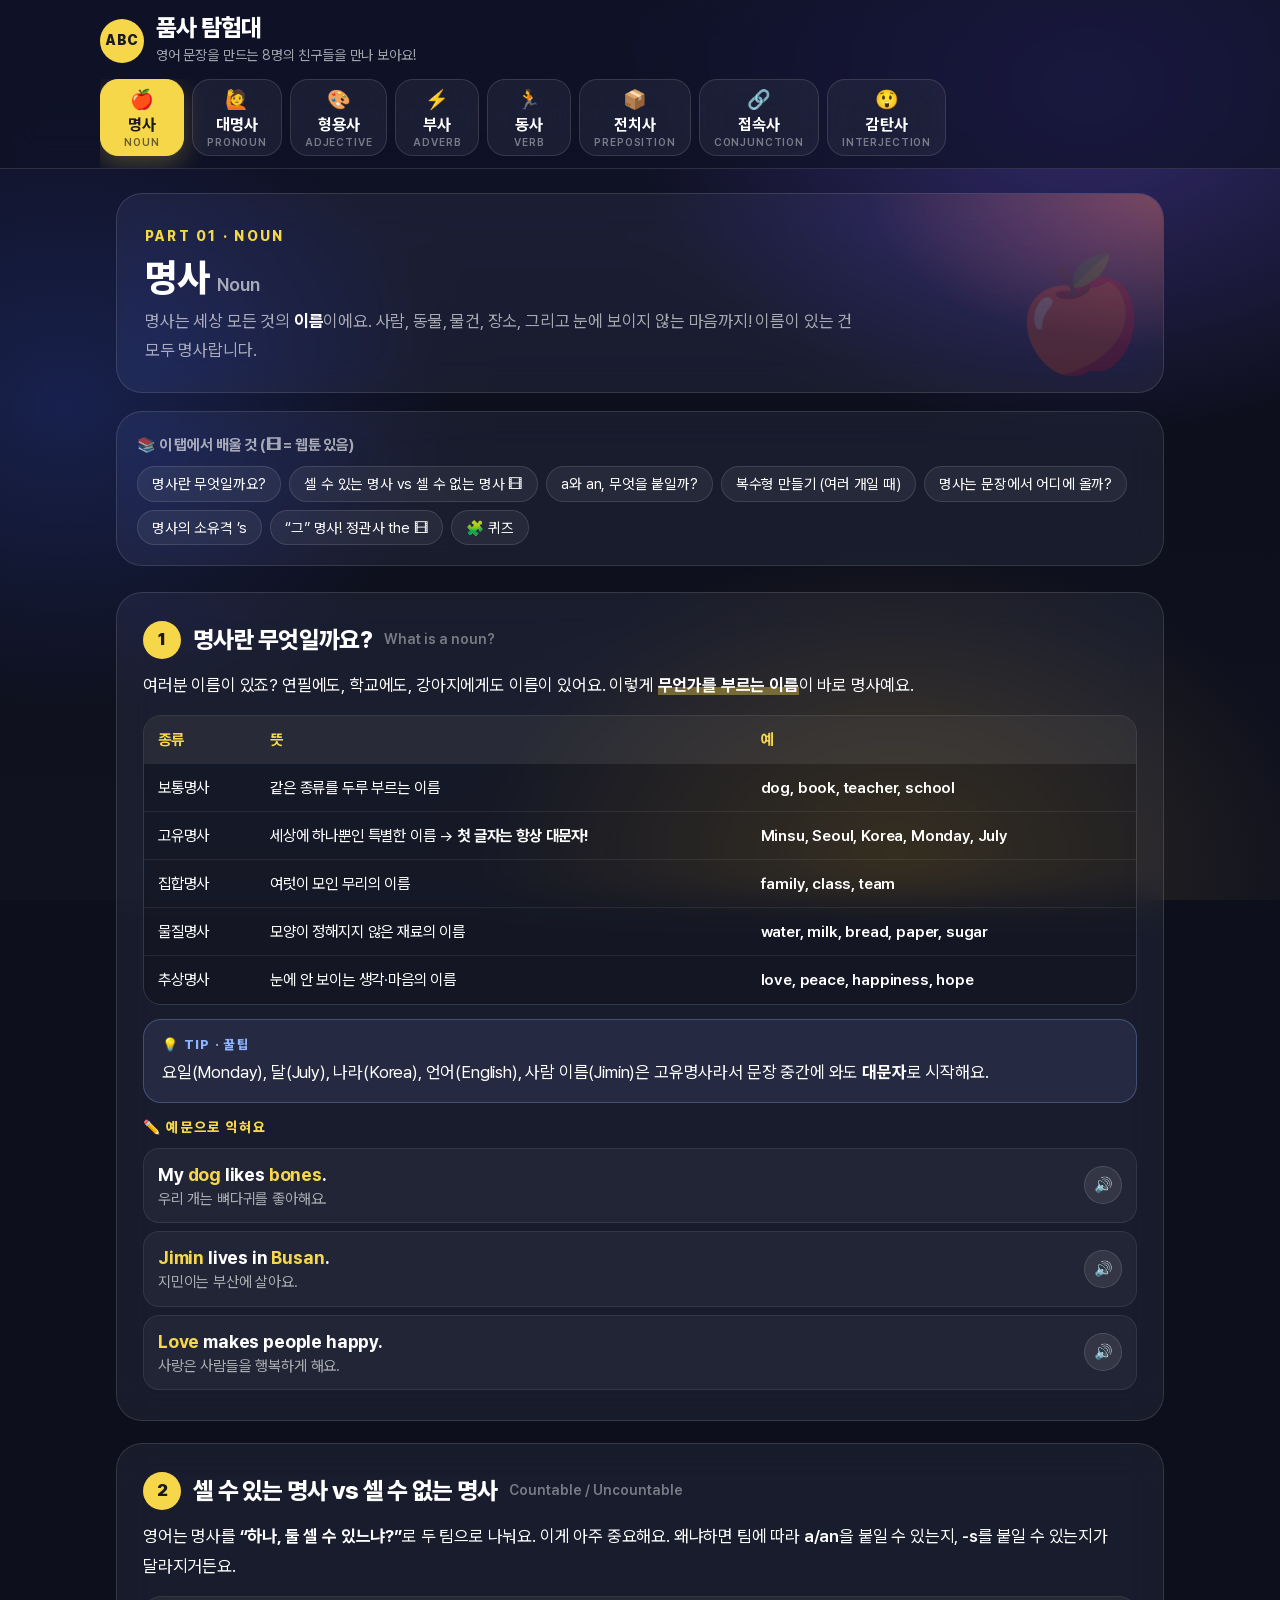
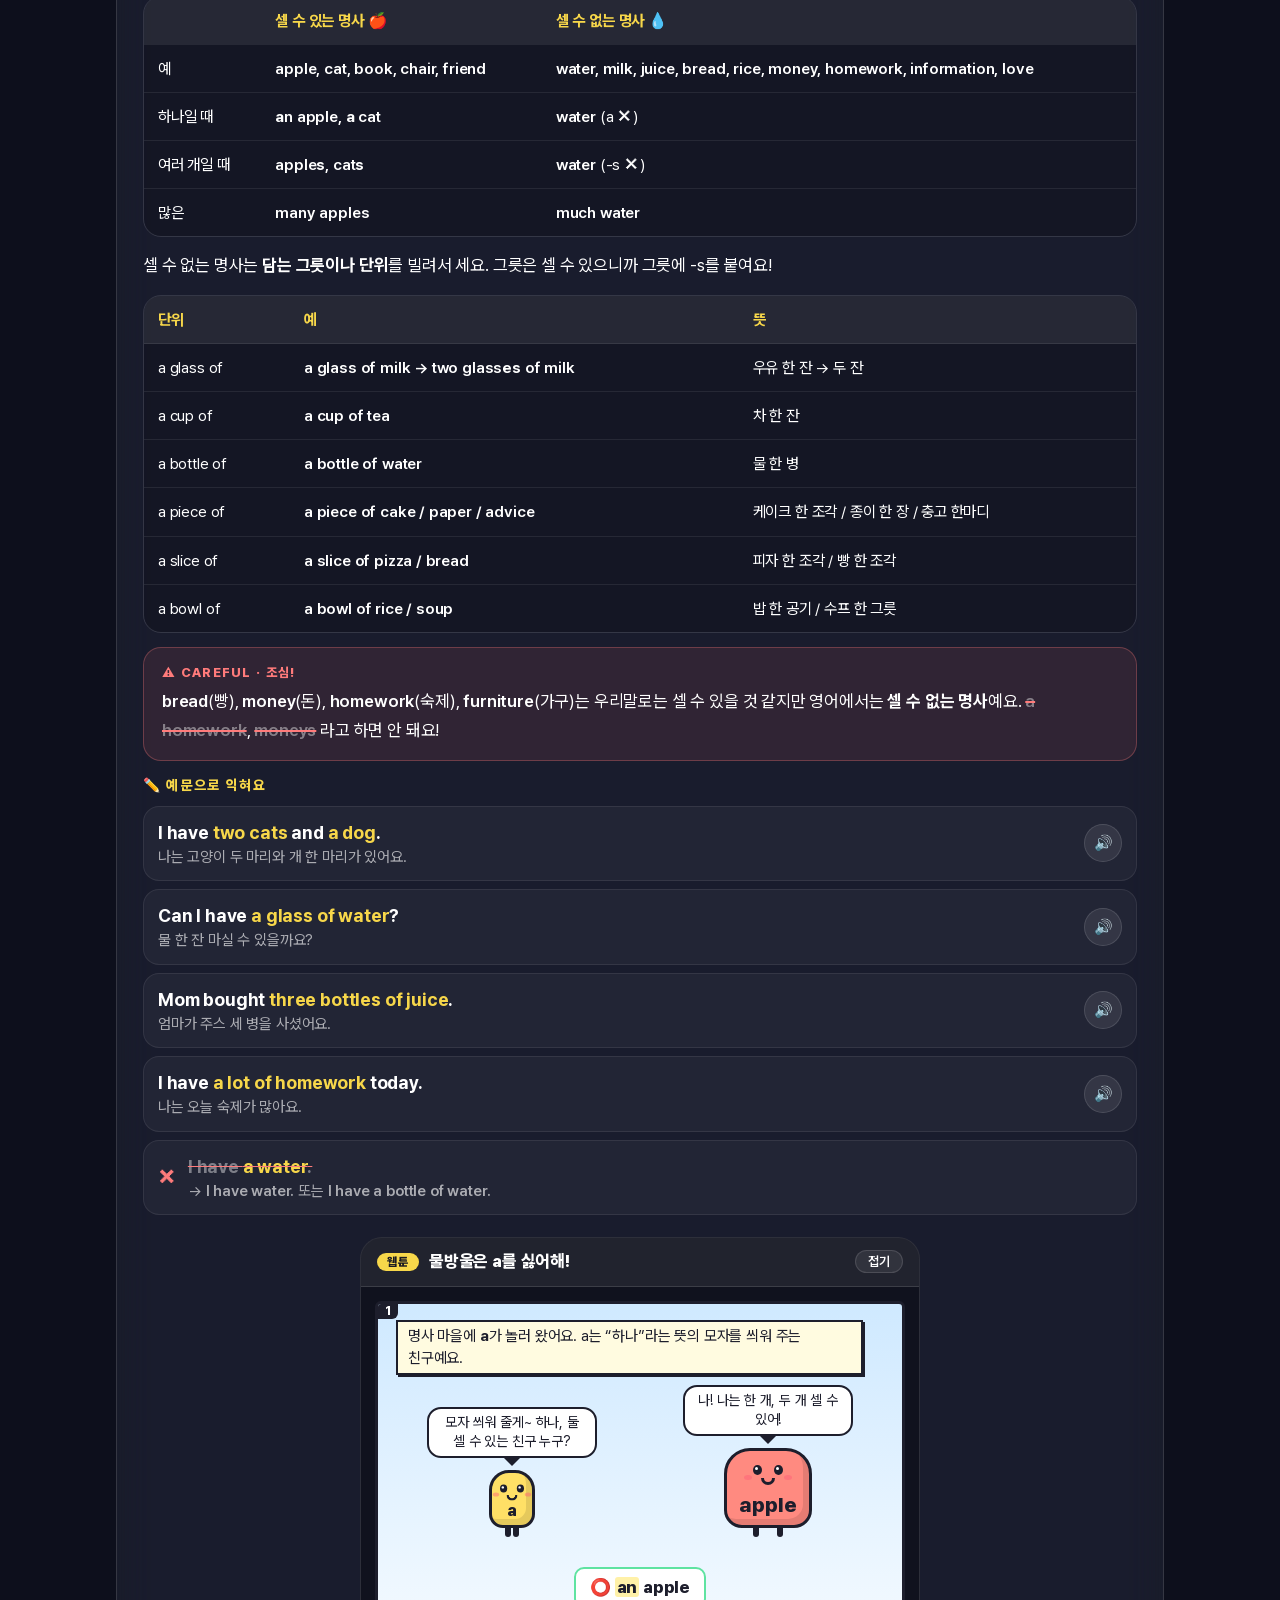
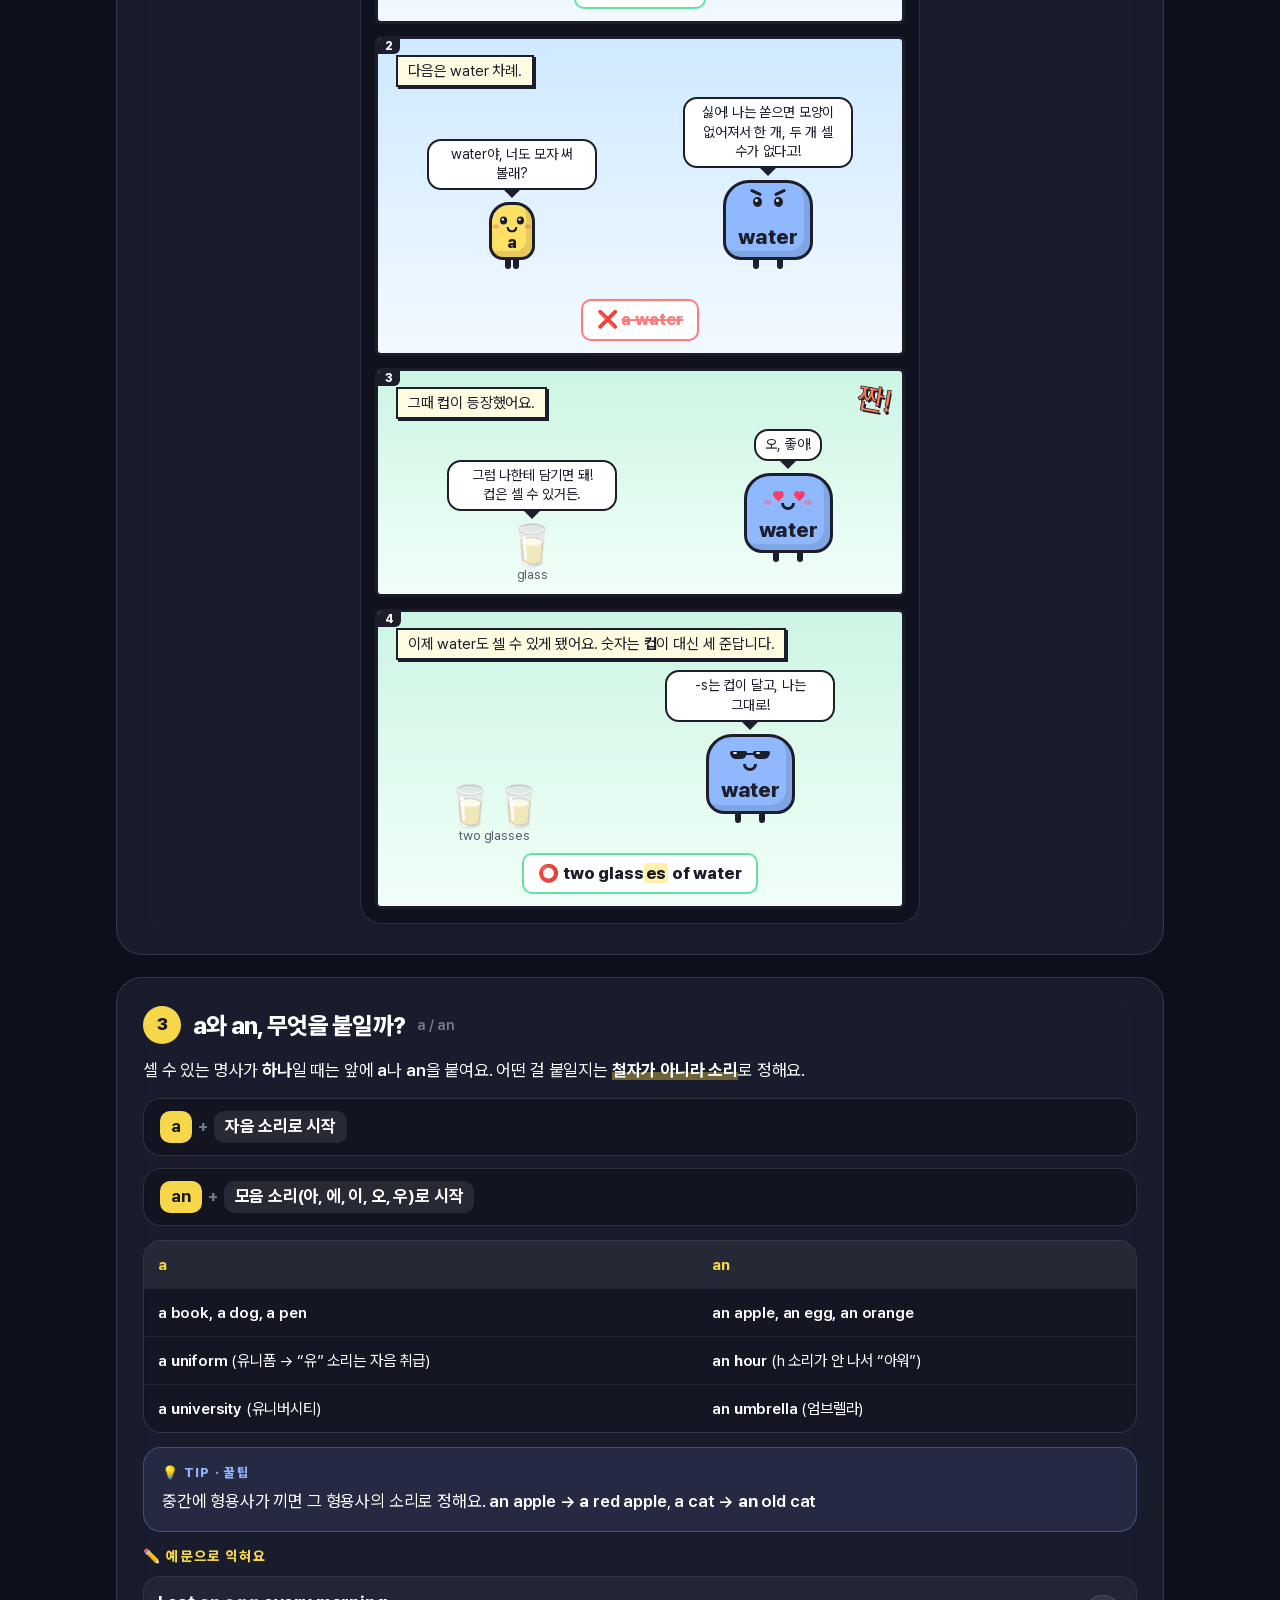
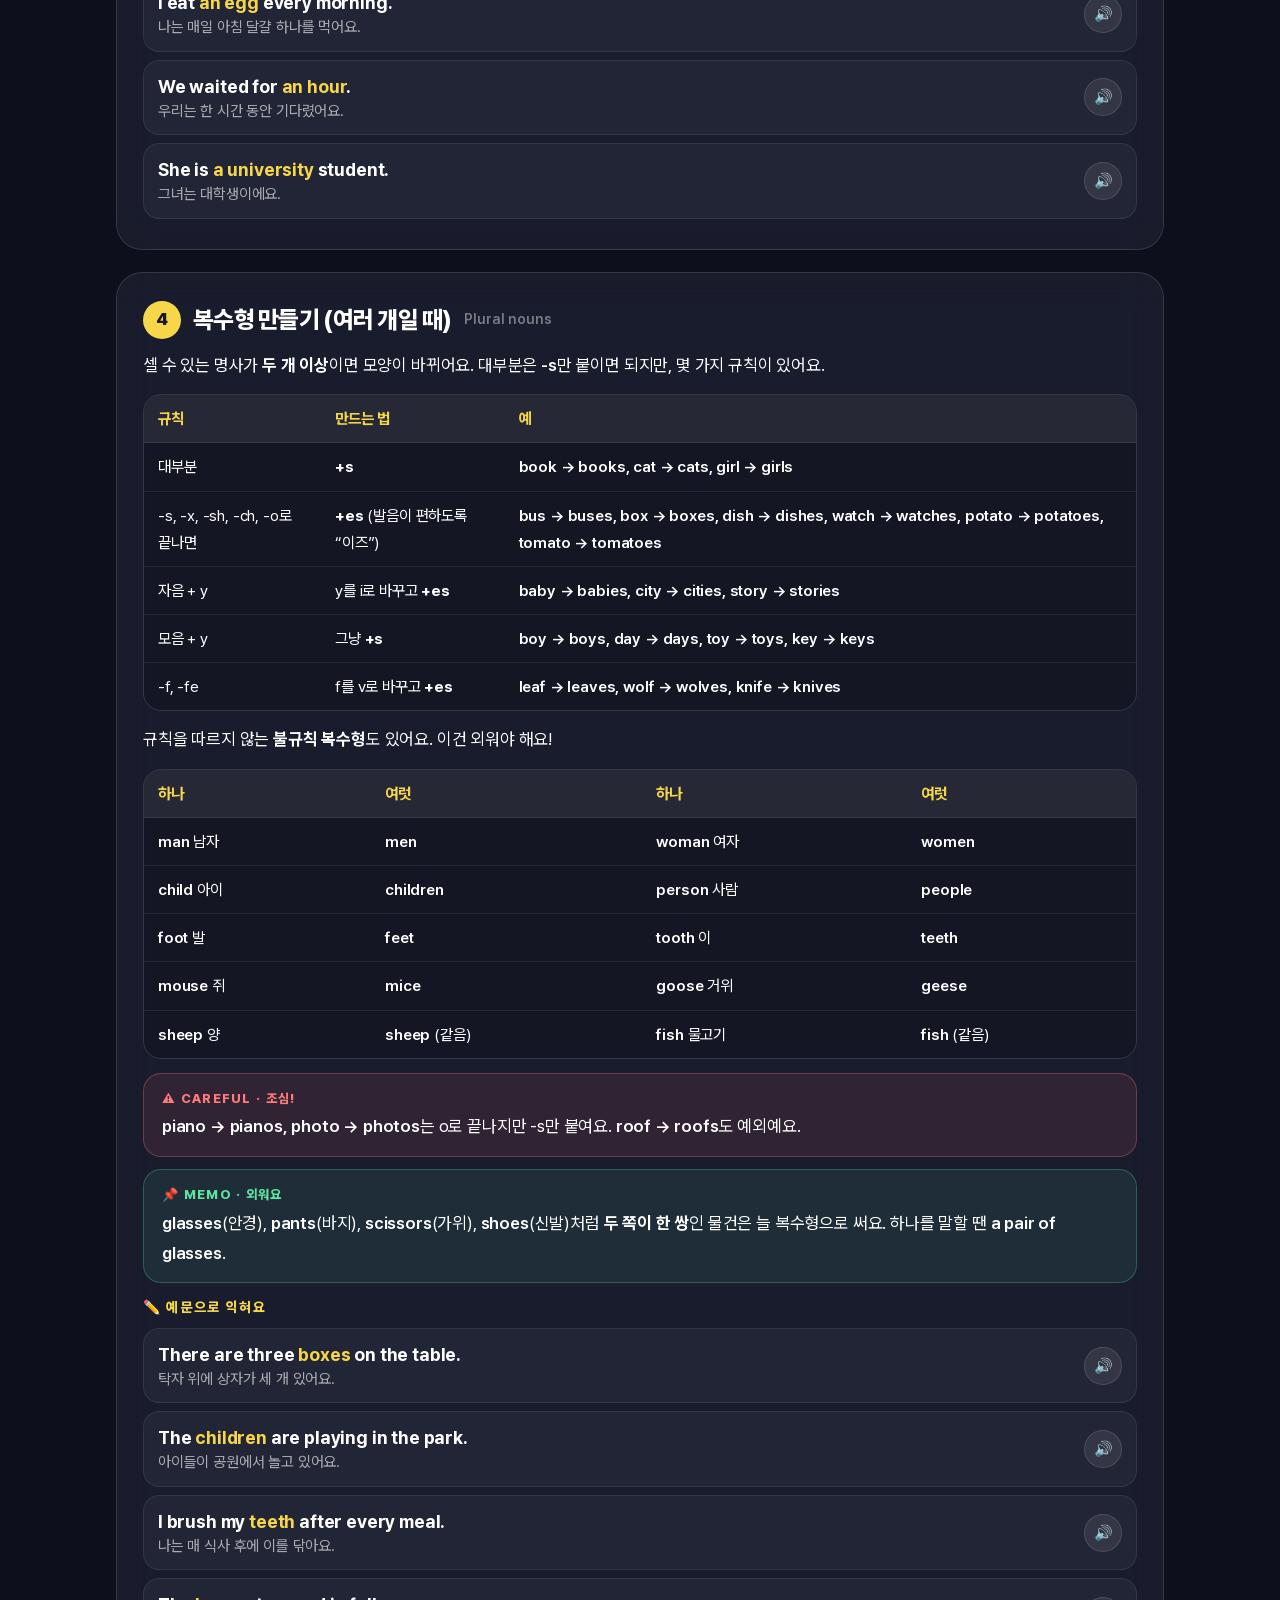
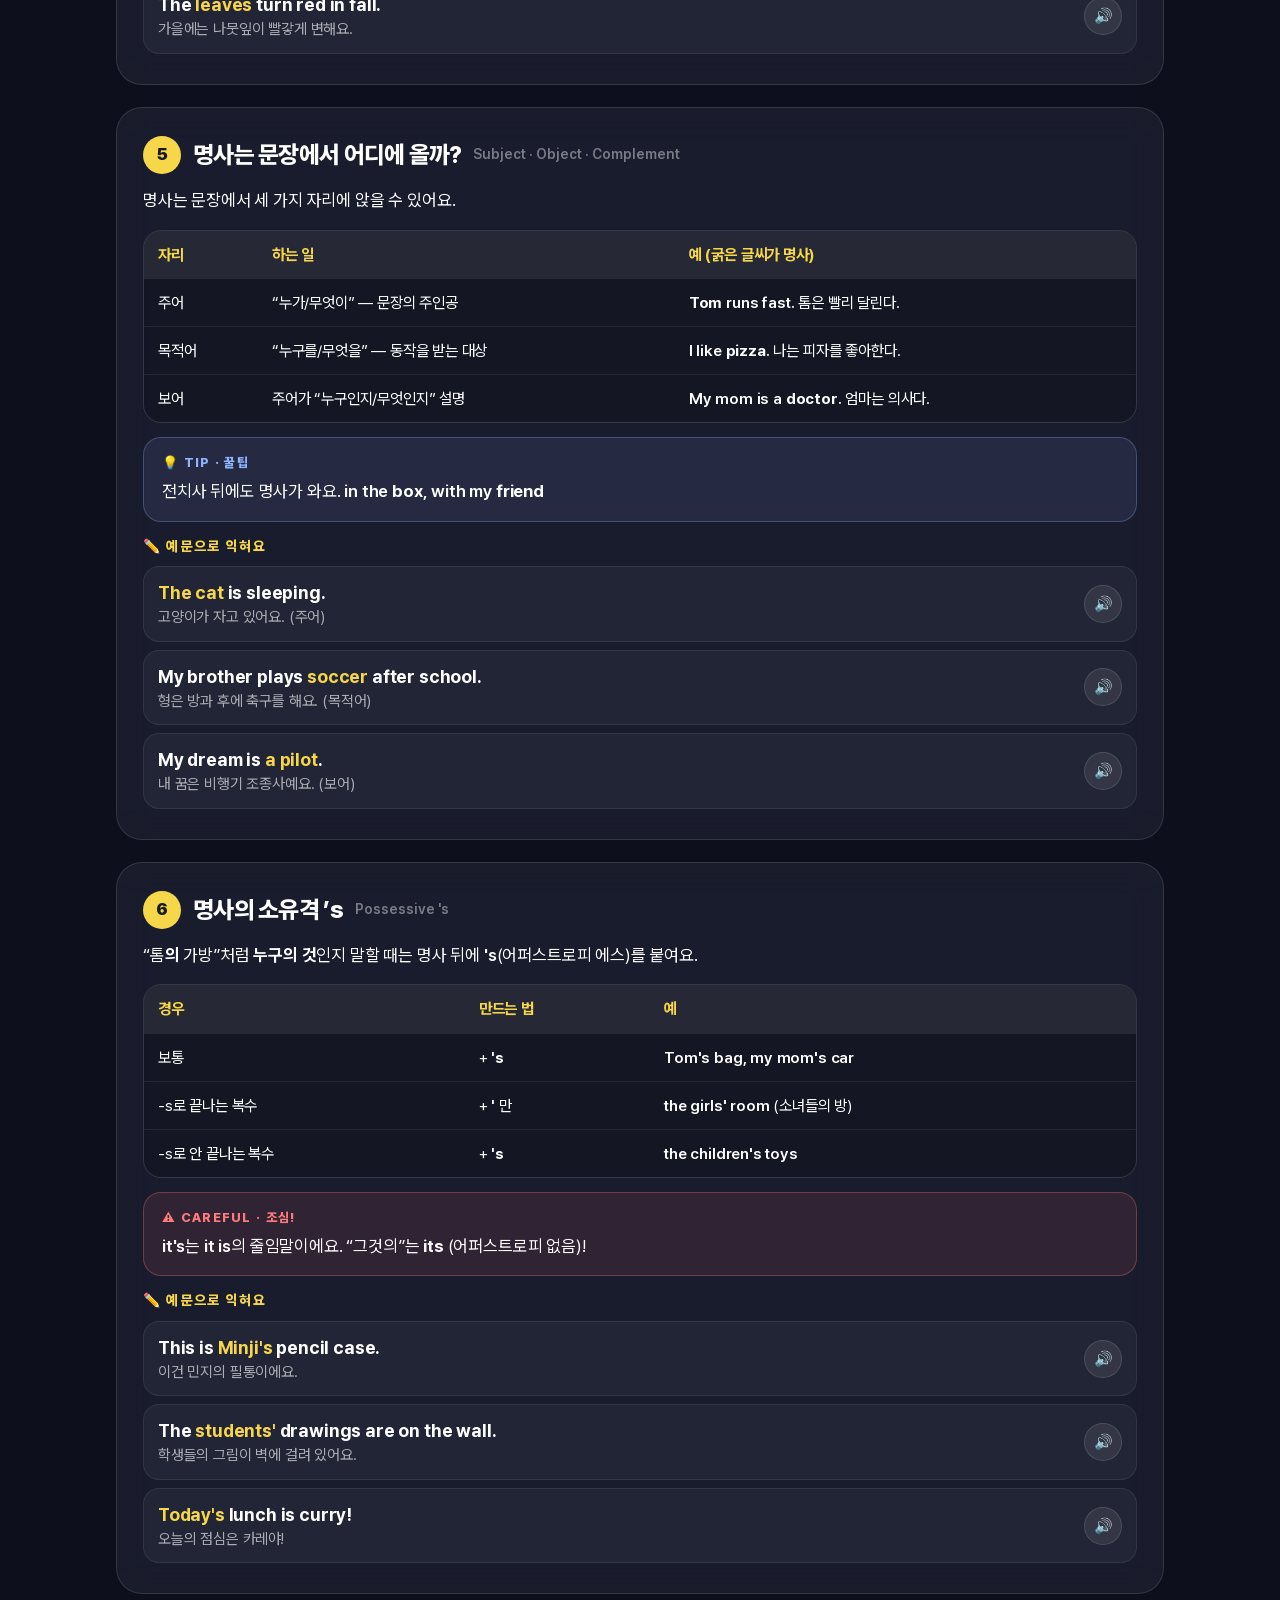
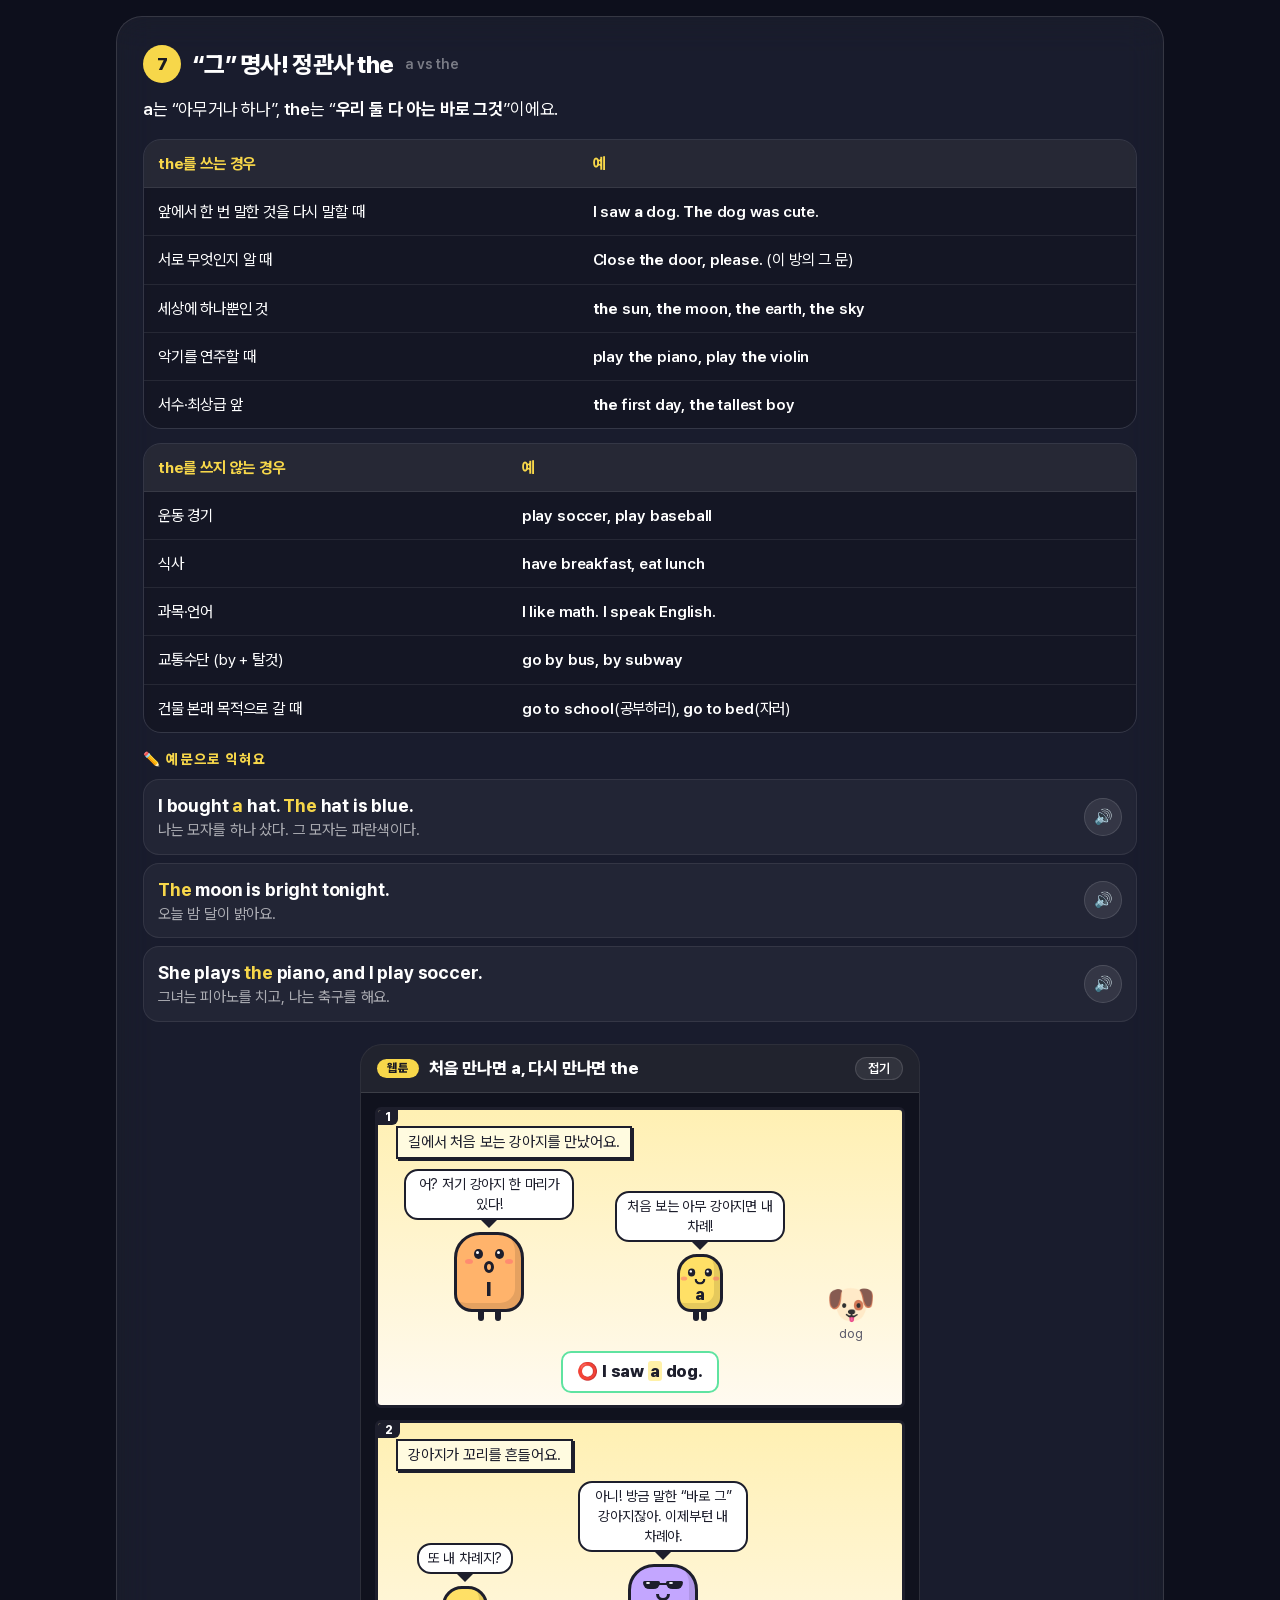
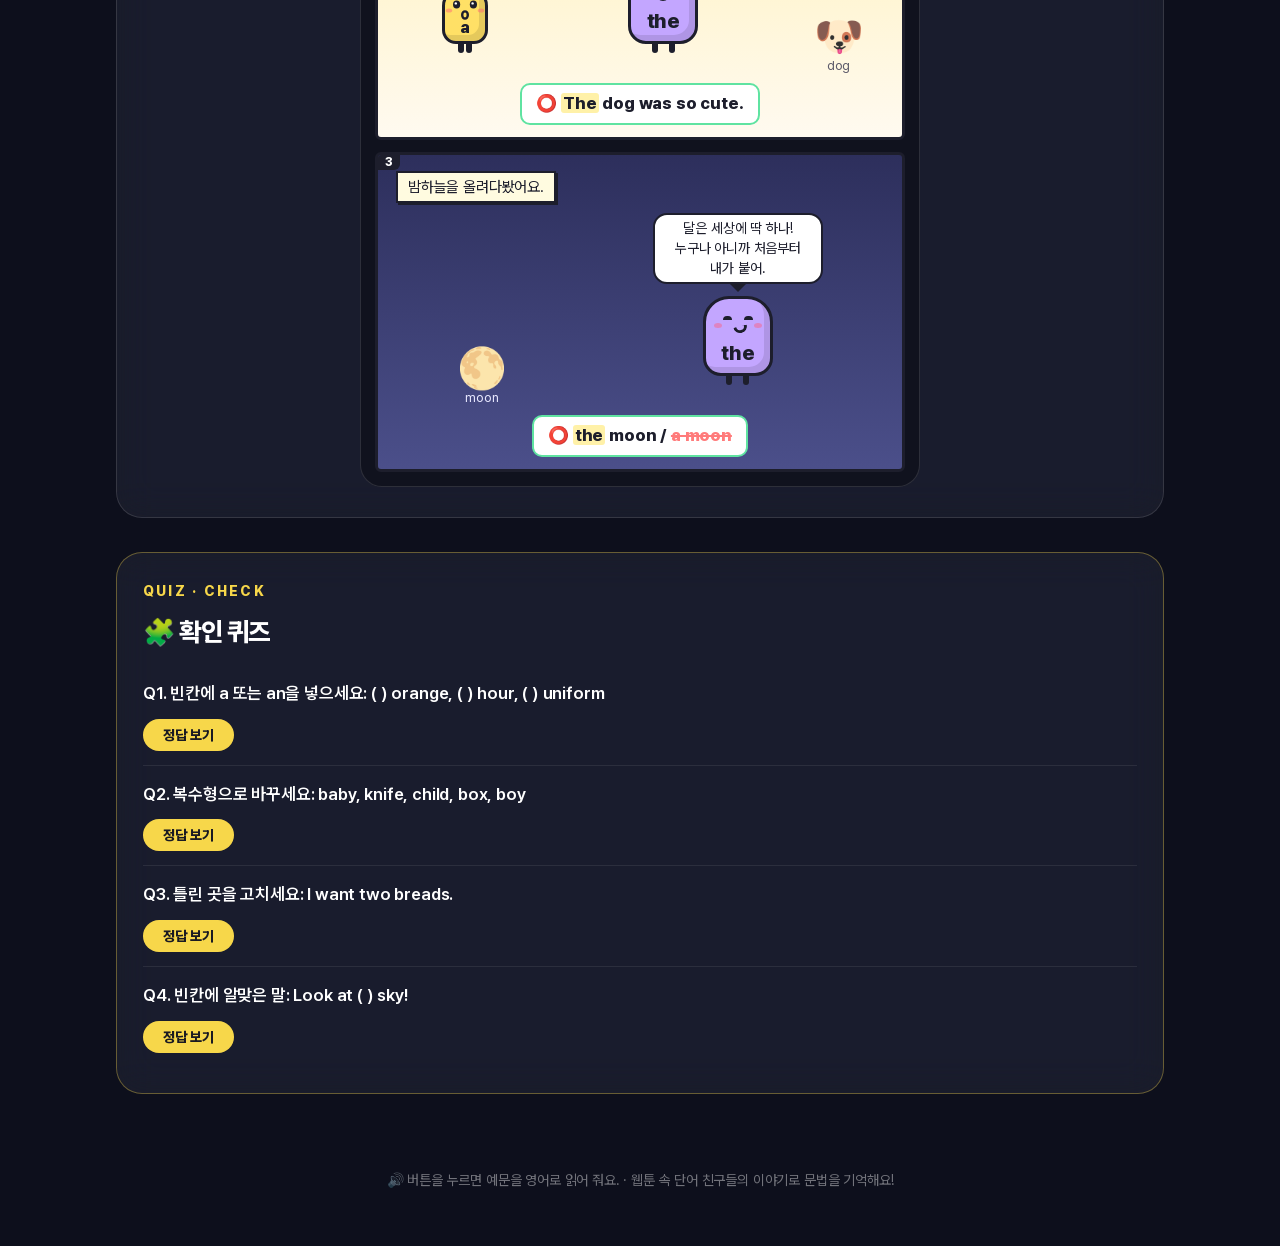
==== index.html @ f79108c2 "Reorder tabs: noun, pronoun, adjective, adverb, verb, preposition, conjunction, interjection Co-Auth" ====
<!doctype html>
<html lang="ko">
<head>
<meta charset="utf-8">
<meta name="viewport" content="width=device-width, initial-scale=1, viewport-fit=cover">
<meta name="theme-color" content="#11132a">
<link rel="manifest" href="manifest.webmanifest">
<link rel="icon" href="icons/icon-192.png" type="image/png">
<link rel="apple-touch-icon" href="icons/apple-touch-icon.png">
<meta name="apple-mobile-web-app-capable" content="yes">
<meta name="mobile-web-app-capable" content="yes">
<meta name="apple-mobile-web-app-status-bar-style" content="black-translucent">
<meta name="apple-mobile-web-app-title" content="품사 탐험대">
<title>품사 탐험대 · 쉬운 영문법</title>
<meta name="description" content="초등학생도 이해하는 영어 8품사 문법 설명과 웹툰">
<link rel="stylesheet" href="css/style.css">
</head>
<body>
<header class="site-header">
  <div class="brand">
    <span class="brand-logo">ABC</span>
    <div>
      <h1>품사 탐험대</h1>
      <p>영어 문장을 만드는 8명의 친구들을 만나 보아요!</p>
    </div>
  </div>
  <nav class="tabs" id="tabs" role="tablist" aria-label="8품사"></nav>
</header>

<main id="main" class="main" tabindex="-1"></main>

<button class="to-top" id="toTop" aria-label="맨 위로">▲</button>

<footer class="site-footer">
  <p>🔊 버튼을 누르면 예문을 영어로 읽어 줘요. · 웹툰 속 단어 친구들의 이야기로 문법을 기억해요!</p>
</footer>

<script src="js/helpers.js"></script>
<script src="js/data/01-noun.js"></script>
<script src="js/data/02-pronoun.js"></script>
<script src="js/data/03-adjective.js"></script>
<script src="js/data/04-adverb.js"></script>
<script src="js/data/05-verb.js"></script>
<script src="js/data/06-preposition.js"></script>
<script src="js/data/07-conjunction.js"></script>
<script src="js/data/08-interjection.js"></script>
<script src="js/app.js"></script>
<script src="js/pwa.js"></script>
</body>
</html>
---- css/style.css ----
/* Pretendard (SIL Open Font License 1.1, fonts/Pretendard-LICENSE.txt) */
@font-face {
  font-family: "Pretendard Variable";
  font-weight: 45 920; font-style: normal; font-display: swap;
  src: url("../fonts/PretendardVariable.woff2") format("woff2-variations");
}

/* ===== 기본 토큰 (다크 + 글래스) ===== */
:root {
  --font: "Pretendard Variable", Pretendard, -apple-system, BlinkMacSystemFont, "Apple SD Gothic Neo", "Malgun Gothic", sans-serif;
  --bg: #0d0f1c;
  --glass: rgba(255, 255, 255, .055);
  --glass-strong: rgba(255, 255, 255, .09);
  --glass-line: rgba(255, 255, 255, .12);
  --text: #ffffff;
  --text-soft: rgba(255, 255, 255, .62);
  --text-dim: rgba(255, 255, 255, .42);
  --yellow: #f7d74a;
  --yellow-ink: #1a1a22;
  --good: #5fe3a1;
  --bad: #ff7b7b;
  --tip: #8fb4ff;
  --purple: #b79cff;
  --radius: 26px;
  --blur: blur(18px) saturate(140%);
  --tab-color: #f7d74a;
  /* 웹툰 패널 안(밝은 만화 칸)에서 쓰는 잉크 색 */
  --ink: #1d1e2c;
  --ink-soft: #5d5b6a;
  --accent: #ff7a59;
  --hl: #fff1a8;
  color-scheme: dark;
}

* { box-sizing: border-box; }
html { scroll-behavior: smooth; }
body {
  margin: 0; min-height: 100vh;
  background: var(--bg);
  color: var(--text);
  font-family: var(--font);
  font-size: 17px; line-height: 1.75; letter-spacing: -0.01em;
  word-break: keep-all; overflow-wrap: anywhere;
  -webkit-font-smoothing: antialiased;
}
/* 배경의 은은한 빛 번짐 */
body::before {
  content: ""; position: fixed; inset: 0; z-index: -1; pointer-events: none;
  background:
    radial-gradient(60vmax 45vmax at 85% 10%, rgba(92, 70, 190, .45), transparent 60%),
    radial-gradient(50vmax 40vmax at 5% 45%, rgba(40, 60, 150, .40), transparent 60%),
    radial-gradient(55vmax 40vmax at 70% 95%, rgba(150, 120, 40, .28), transparent 60%),
    linear-gradient(180deg, #11132a 0%, #0d0f1c 50%, #10121f 100%);
}
h1, h2, h3, h4 { font-weight: 800; letter-spacing: -0.03em; }
b, strong { font-weight: 700; color: inherit; }
a { color: var(--tip); }

.glass {
  background: var(--glass);
  border: 1px solid var(--glass-line);
  backdrop-filter: var(--blur); -webkit-backdrop-filter: var(--blur);
}

/* ===== 헤더 & 탭 ===== */
.site-header {
  position: sticky; top: env(safe-area-inset-top, 0px); z-index: 20;
  background: rgba(16, 18, 36, .72);
  backdrop-filter: var(--blur); -webkit-backdrop-filter: var(--blur);
  border-bottom: 1px solid var(--glass-line);
  padding: 14px 16px 0;
}
.brand { display: flex; align-items: center; gap: 12px; max-width: 1080px; margin: 0 auto; }
.brand h1 { margin: 0; font-size: 24px; line-height: 1.2; }
.brand p { margin: 0; color: var(--text-soft); font-size: 14px; }
.brand-logo {
  display: grid; place-items: center;
  width: 44px; height: 44px; border-radius: 50%;
  background: var(--yellow); color: var(--yellow-ink);
  font-weight: 900; font-size: 14px; letter-spacing: .5px;
}
.tabs {
  display: flex; gap: 8px; overflow-x: auto;
  max-width: 1080px; margin: 12px auto 0; padding-bottom: 12px;
  scrollbar-width: none;
}
.tabs::-webkit-scrollbar { display: none; }
.tab {
  flex: 0 0 auto;
  display: flex; flex-direction: column; align-items: center;
  min-width: 84px; padding: 8px 14px 6px;
  border: 1px solid var(--glass-line); border-radius: 18px;
  background: var(--glass); color: var(--text); cursor: pointer;
  backdrop-filter: var(--blur); -webkit-backdrop-filter: var(--blur);
  font-family: var(--font); font-weight: 700; font-size: 16px; line-height: 1.3;
  transition: background .2s, transform .2s, border-color .2s;
}
.tab small { font-weight: 600; font-size: 10.5px; letter-spacing: .08em; text-transform: uppercase; color: var(--text-dim); }
.tab .tab-icon { font-size: 19px; margin-bottom: 2px; }
.tab:hover { background: var(--glass-strong); transform: translateY(-1px); }
.tab[aria-selected="true"] {
  background: var(--yellow); border-color: var(--yellow); color: var(--yellow-ink);
  box-shadow: 0 8px 24px rgba(247, 215, 74, .25);
}
.tab[aria-selected="true"] small { color: rgba(26, 26, 34, .65); }

/* ===== 본문 ===== */
.main { max-width: 1080px; margin: 0 auto; padding: 24px 16px 60px; outline: none; }
.eyebrow, .hero .eyebrow {
  margin: 0 0 6px !important; color: var(--yellow);
  font-weight: 800; font-size: 14px; letter-spacing: .16em; text-transform: uppercase;
}
.hero {
  position: relative; overflow: hidden;
  background: var(--glass); border: 1px solid var(--glass-line);
  backdrop-filter: var(--blur); -webkit-backdrop-filter: var(--blur);
  border-radius: var(--radius); padding: 30px 28px 26px; margin-bottom: 18px;
}
.hero::before { /* 탭 색깔의 은은한 빛 */
  content: ""; position: absolute; inset: 0; pointer-events: none;
  background: radial-gradient(420px 220px at 100% 0%, color-mix(in srgb, var(--tab-color) 35%, transparent), transparent 70%);
}
.hero::after {
  content: attr(data-icon); position: absolute; right: 18px; bottom: -14px;
  font-size: 104px; opacity: .18; transform: rotate(-10deg);
}
.hero h2 { margin: 0 0 6px; font-size: 38px; line-height: 1.2; position: relative; }
.hero h2 span { font-weight: 600; font-size: 18px; color: var(--text-soft); margin-left: 8px; letter-spacing: 0; }
.hero p { margin: 6px 0 0; max-width: 720px; position: relative; z-index: 1; color: var(--text-soft); }
.hero p b { color: var(--text); }

.toc {
  display: flex; flex-wrap: wrap; gap: 8px;
  background: var(--glass); border: 1px solid var(--glass-line);
  backdrop-filter: var(--blur); -webkit-backdrop-filter: var(--blur);
  border-radius: var(--radius); padding: 20px; margin-bottom: 26px;
}
.toc-title { width: 100%; font-weight: 700; color: var(--text-soft); font-size: 15px; }
.toc a {
  text-decoration: none; color: var(--text);
  background: rgba(255, 255, 255, .06); border: 1px solid var(--glass-line);
  border-radius: 999px; padding: 4px 14px; font-size: 14.5px;
  transition: background .2s, color .2s, border-color .2s;
}
.toc a:hover { background: var(--yellow); color: var(--yellow-ink); border-color: var(--yellow); }
.toc a.has-toon::after { content: " 🎞"; }
.toc .toc-group {
  width: 100%; margin-top: 6px; color: var(--yellow);
  font-weight: 800; font-size: 13px; letter-spacing: .14em; text-transform: uppercase;
}

.group-banner {
  display: flex; align-items: center; gap: 16px;
  margin: 44px 0 18px; padding: 20px 24px;
  border-radius: var(--radius);
  background: linear-gradient(120deg, rgba(247, 215, 74, .14), rgba(255, 255, 255, .04));
  border: 1px solid rgba(247, 215, 74, .3);
  backdrop-filter: var(--blur); -webkit-backdrop-filter: var(--blur);
}
.group-banner h2 { margin: 0; font-size: 28px; }
.group-banner p { margin: 2px 0 0; color: var(--text-soft); font-size: 15px; }
.group-num {
  display: grid; place-items: center; flex: 0 0 auto;
  width: 48px; height: 48px; border-radius: 50%;
  background: var(--yellow); color: var(--yellow-ink); font-weight: 900; font-size: 22px;
}

.section {
  background: var(--glass); border: 1px solid var(--glass-line);
  backdrop-filter: var(--blur); -webkit-backdrop-filter: var(--blur);
  border-radius: var(--radius);
  padding: 28px 26px 22px; margin-bottom: 22px;
  scroll-margin-top: 170px;
}
.section > h3 {
  margin: 0 0 12px; font-size: 24px; line-height: 1.4;
  display: flex; align-items: center; gap: 12px; flex-wrap: wrap;
}
.section > h3 .sec-no {
  display: grid; place-items: center; flex: 0 0 auto;
  width: 38px; height: 38px; border-radius: 50%;
  background: var(--yellow); color: var(--yellow-ink);
  font-weight: 900; font-size: 17px; letter-spacing: 0;
}
.section > h3 .sec-en { font-weight: 600; font-size: 14px; color: var(--text-dim); letter-spacing: 0; }
.section p { margin: 8px 0; }
.section ul, .section ol { padding-left: 22px; margin: 8px 0; }
.section li { margin: 4px 0; }
.mark { background: linear-gradient(transparent 58%, rgba(247, 215, 74, .38) 58%); font-weight: 700; color: var(--text); }
.red { color: var(--bad); font-weight: 700; }
.blue { color: var(--tip); font-weight: 700; }
.green { color: var(--good); font-weight: 700; }
.strike { text-decoration: line-through; text-decoration-color: var(--bad); text-decoration-thickness: 2px; color: var(--text-dim); }
.en { font-weight: 600; }

/* 공식 상자 */
.formula {
  display: flex; flex-wrap: wrap; align-items: center; gap: 6px;
  background: rgba(0, 0, 0, .28); border: 1px solid var(--glass-line); border-radius: 18px;
  padding: 12px 16px; margin: 12px 0; font-weight: 700; font-size: 17px;
}
.formula .fx { background: rgba(255, 255, 255, .09); border-radius: 10px; padding: 1px 11px; }
.formula .fx.k { background: var(--yellow); color: var(--yellow-ink); }
.formula .op { color: var(--text-dim); }

/* 팁/주의 박스 */
.box { border-radius: 18px; padding: 14px 18px; margin: 12px 0; border: 1px solid; }
.box::before { display: block; margin-bottom: 2px; font-weight: 800; font-size: 13px; letter-spacing: .1em; }
.box.tip { background: rgba(143, 180, 255, .1); border-color: rgba(143, 180, 255, .28); }
.box.tip::before { content: "💡 TIP · 꿀팁"; color: var(--tip); }
.box.warn { background: rgba(255, 123, 123, .1); border-color: rgba(255, 123, 123, .3); }
.box.warn::before { content: "⚠️ CAREFUL · 조심!"; color: var(--bad); }
.box.memo { background: rgba(95, 227, 161, .09); border-color: rgba(95, 227, 161, .28); }
.box.memo::before { content: "📌 MEMO · 외워요"; color: var(--good); }
.box.more { background: rgba(183, 156, 255, .1); border-color: rgba(183, 156, 255, .3); }
.box.more::before { content: "🚀 MORE · 한 걸음 더"; color: var(--purple); }

/* 표 */
.tbl-wrap { overflow-x: auto; margin: 14px 0; border-radius: 18px; border: 1px solid var(--glass-line); }
table { border-collapse: collapse; width: 100%; min-width: 420px; font-size: 15.5px; background: rgba(0, 0, 0, .18); }
th, td { overflow-wrap: normal; padding: 10px 14px; border-bottom: 1px solid rgba(255, 255, 255, .08); text-align: left; vertical-align: top; }
th { background: rgba(255, 255, 255, .08); color: var(--yellow); font-weight: 700; white-space: nowrap; }
tr:last-child td { border-bottom: 0; }
tbody tr:hover td { background: rgba(255, 255, 255, .03); }

/* 예문 */
.examples { list-style: none; padding: 0 !important; margin: 14px 0 6px; }
.examples-title { font-weight: 800; color: var(--yellow); font-size: 14px; letter-spacing: .12em; margin: 20px 0 0; }
.ex {
  display: flex; align-items: center; gap: 12px;
  padding: 12px 14px; margin: 8px 0 !important;
  background: rgba(255, 255, 255, .045); border-radius: 16px; border: 1px solid rgba(255, 255, 255, .08);
}
.ex-body { flex: 1; min-width: 0; }
.ex-en { font-size: 18px; font-weight: 700; line-height: 1.5; }
.ex-en b { color: var(--yellow); }
.ex-ko { color: var(--text-soft); font-size: 15px; line-height: 1.5; }
.ex-ko .en { font-weight: 600; }
.ex.wrong .ex-en { text-decoration: line-through; text-decoration-color: var(--bad); color: var(--text-dim); }
.ex.wrong::before { content: "✕"; color: var(--bad); font-weight: 900; font-size: 18px; }
.say-btn {
  flex: 0 0 auto; width: 38px; height: 38px; border-radius: 50%;
  border: 1px solid var(--glass-line); background: rgba(255, 255, 255, .08); color: #fff; cursor: pointer; font-size: 15px;
  transition: background .2s;
}
.say-btn:hover { background: var(--yellow); }

/* 퀴즈 */
.quiz {
  background: var(--glass); border: 1px solid rgba(247, 215, 74, .35);
  backdrop-filter: var(--blur); -webkit-backdrop-filter: var(--blur);
  border-radius: var(--radius); padding: 26px; margin-top: 34px;
}
.quiz h3 { margin: 0 0 10px; font-size: 26px; }
.q { border-bottom: 1px solid rgba(255, 255, 255, .08); padding: 14px 0; }
.q:last-child { border-bottom: 0; }
.q-text { font-weight: 600; }
.q-btn {
  margin-top: 10px; border: 0; border-radius: 999px; padding: 8px 20px;
  background: var(--yellow); color: var(--yellow-ink); font-family: var(--font); font-weight: 800; font-size: 14px; cursor: pointer;
}
.q.open .q-btn { background: rgba(255, 255, 255, .1); color: var(--text); }
.q-ans { display: none; margin-top: 10px; background: rgba(95, 227, 161, .1); border: 1px solid rgba(95, 227, 161, .28); border-radius: 14px; padding: 10px 14px; }
.q.open .q-ans { display: block; }

/* ===== 웹툰 ===== */
.webtoon {
  margin: 22px auto 8px; max-width: 560px;
  background: rgba(0, 0, 0, .3); border: 1px solid var(--glass-line); border-radius: 22px;
  padding: 0 0 14px; overflow: hidden;
}
.wt-head {
  background: rgba(255, 255, 255, .07); color: #fff; padding: 12px 16px;
  border-bottom: 1px solid var(--glass-line);
  display: flex; align-items: center; gap: 10px; font-weight: 800; font-size: 17px; line-height: 1.4;
}
.wt-head .wt-badge {
  white-space: nowrap; flex: 0 0 auto; background: var(--yellow); color: var(--yellow-ink);
  border-radius: 999px; padding: 1px 10px; font-size: 12px; letter-spacing: .08em;
}
.wt-toggle {
  white-space: nowrap; flex: 0 0 auto; margin-left: auto; background: rgba(255, 255, 255, .08); color: #fff;
  border: 1px solid var(--glass-line); border-radius: 999px; font: 600 13px var(--font); cursor: pointer; padding: 3px 12px;
}
.webtoon.folded .wt-panels { display: none; }
.webtoon.folded { padding-bottom: 0; }
.wt-panels { padding: 14px 14px 0; display: grid; gap: 12px; }

.panel {
  position: relative; border: 3px solid var(--ink); border-radius: 6px;
  min-height: 210px; padding: 10px 8px 12px;
  display: flex; flex-direction: column; overflow: hidden;
  background: #fdfbf5;
}
.panel.bg-sky { background: linear-gradient(#cfe9ff, #f2f9ff); }
.panel.bg-sun { background: linear-gradient(#fff0b3, #fffaf0); }
.panel.bg-mint { background: linear-gradient(#cdf5e3, #f1fff8); }
.panel.bg-rose { background: linear-gradient(#ffd6de, #fff4f6); }
.panel.bg-lav { background: linear-gradient(#e2d9ff, #f8f5ff); }
.panel.bg-night { background: linear-gradient(#2d2f5c, #4b4f8a); color: #fff; }
.panel.bg-shock { background: repeating-conic-gradient(#fff3c4 0 10deg, #ffe08a 10deg 20deg); }
.panel.bg-sepia { background: linear-gradient(#efe1c6, #f9f0df); }
.panel.bg-sepia::before { content: "과거"; position: absolute; left: 8px; bottom: 6px; font: 13px var(--font); color: #8a6b3c; opacity: .8; }
.panel.bg-sepia.now::before { content: "지금"; }

.panel-no {
  position: absolute; top: 0; left: 0; z-index: 2;
  background: var(--ink); color: #fff; font: 800 12px var(--font);
  padding: 0 7px 1px; border-bottom-right-radius: 6px;
}
.narr {
  align-self: flex-start; max-width: 92%;
  background: #fffbe0; color: var(--ink); border: 2px solid var(--ink);
  padding: 3px 10px; margin: 6px 0 4px 10px; font-size: 15px; line-height: 1.5;
  box-shadow: 2px 2px 0 var(--ink);
}
.wt-fx {
  position: absolute; right: 10px; top: 10px; z-index: 3;
  font: 30px var(--font); color: var(--accent); transform: rotate(10deg);
  -webkit-text-stroke: 1.5px var(--ink); paint-order: stroke fill;
  text-shadow: 2px 2px 0 var(--ink);
}
.stage {
  flex: 1; display: flex; align-items: flex-end; justify-content: space-around;
  gap: 4px; padding-top: 6px;
}
.wt-line {
  margin: 10px auto 0; padding: 4px 14px; border-radius: 10px;
  background: #fff; border: 2px solid var(--ink); font-weight: 800; font-size: 17px;
  text-align: center; color: var(--ink);
}
.wt-line.ok { border-color: var(--good); }
.wt-line.ok::before { content: "⭕ "; }
.wt-line.no { border-color: var(--bad); }
.wt-line.no::before { content: "❌ "; }
.wt-line s { color: var(--bad); text-decoration-thickness: 2px; }
.wt-line u { text-decoration: none; background: var(--hl); padding: 0 2px; border-radius: 3px; }

/* 캐릭터 */
.ch {
  display: flex; flex-direction: column; align-items: center; justify-content: flex-end;
  flex: 0 1 auto; min-width: 0; position: relative;
}
.ch-say {
  position: relative; background: #fff; color: var(--ink);
  border: 2px solid var(--ink); border-radius: 14px;
  padding: 4px 9px; margin-bottom: 12px; font-size: 14px; line-height: 1.4;
  max-width: 170px; text-align: center;
}
.ch-say::after {
  content: ""; position: absolute; left: 50%; bottom: -10px; transform: translateX(-50%);
  border: 8px solid transparent; border-top-color: var(--ink); border-bottom: 0;
}
.ch-say.think { border-style: dashed; border-radius: 22px; }
.ch-say.shout { font-family: var(--font); font-size: 16px; border-width: 3px; }
.ch-body {
  --cc: #8aa4ff;
  position: relative; min-width: 70px; height: 80px; padding: 0 12px;
  background: var(--cc); border: 3px solid var(--ink); border-radius: 26px 26px 18px 18px;
  display: flex; flex-direction: column; align-items: center; justify-content: flex-end;
  box-shadow: inset -6px -6px 0 rgba(0,0,0,.1);
}
.ch-body::before, .ch-body::after { /* 다리 */
  content: ""; position: absolute; bottom: -12px; width: 6px; height: 10px; background: var(--ink); border-radius: 0 0 4px 4px;
}
.ch-body::before { left: 32%; }
.ch-body::after { right: 32%; }
.ch-word { font-weight: 800; font-size: 21px; color: var(--ink); line-height: 1.1; padding-bottom: 9px; white-space: nowrap; }
.ch-face { position: absolute; top: 14px; left: 50%; transform: translateX(-50%); width: 46px; height: 26px; }
.eye { position: absolute; top: 0; width: 9px; height: 10px; background: var(--ink); border-radius: 50%; }
.eye::after { content: ""; position: absolute; top: 2px; left: 2px; width: 3px; height: 3px; background: #fff; border-radius: 50%; }
.eye.l { left: 8px; }
.eye.r { right: 8px; }
.mouth { position: absolute; left: 50%; top: 13px; transform: translateX(-50%); width: 14px; height: 7px; border: 3px solid var(--ink); border-top: 0; border-radius: 0 0 14px 14px; }
.ch-face::before, .ch-face::after { /* 볼터치 */
  content: ""; position: absolute; top: 10px; width: 8px; height: 5px; border-radius: 50%; background: rgba(255, 90, 120, .45);
}
.ch-face::before { left: -1px; }
.ch-face::after { right: -1px; }

.m-sad .mouth, .m-cry .mouth { top: 15px; border: 3px solid var(--ink); border-bottom: 0; border-radius: 14px 14px 0 0; }
.m-surprised .mouth { width: 10px; height: 12px; border: 3px solid var(--ink); border-radius: 50%; top: 12px; }
.m-normal .mouth { height: 0; border-width: 3px 0 0; border-radius: 2px; width: 12px; top: 16px; }
.m-angry .mouth { height: 0; border-width: 3px 0 0; border-radius: 2px; width: 14px; top: 17px; }
.m-angry .ch-face::before, .m-angry .ch-face::after {
  top: -6px; width: 12px; height: 3px; border-radius: 2px; background: var(--ink);
}
.m-angry .ch-face::before { left: 5px; transform: rotate(25deg); }
.m-angry .ch-face::after { right: 5px; transform: rotate(-25deg); }
.m-smug .eye { height: 4px; top: 3px; border-radius: 4px 4px 0 0; }
.m-smug .eye::after { display: none; }
.m-smug .mouth { transform: translateX(-30%) rotate(-14deg); }
.m-cry .eye::before { content: ""; position: absolute; top: 9px; left: 2px; width: 5px; height: 12px; background: #4aa8ff; border-radius: 0 0 6px 6px; }
.m-cool .eye { width: 17px; height: 8px; border-radius: 2px 2px 8px 8px; }
.m-cool .eye.l { left: 3px; }
.m-cool .eye.r { right: 3px; }
.m-cool .eye::after { top: 1px; left: 3px; width: 4px; height: 2px; }
.m-cool .ch-face::before { content: ""; background: var(--ink); top: 2px; left: 19px; width: 8px; height: 2px; border-radius: 0; }
.m-cool .ch-face::after { display: none; }
.m-love .eye { background: transparent; }
.m-love .eye::after { content: "♥"; background: none; color: #ff3b6b; top: -6px; left: -1px; width: auto; height: auto; font-size: 14px; }
.m-dizzy .eye { background: transparent; }
.m-dizzy .eye::after { content: "@"; background: none; color: var(--ink); top: -7px; left: -1px; width: auto; height: auto; font: 800 13px var(--font); }
.m-dizzy .mouth { border-radius: 50%; width: 10px; height: 6px; border: 3px solid var(--ink); }

/* 캐릭터 색 */
.c-red .ch-body { --cc: #ff8a80; }
.c-orange .ch-body { --cc: #ffb36b; }
.c-yellow .ch-body { --cc: #ffe066; }
.c-green .ch-body { --cc: #8ee0a1; }
.c-teal .ch-body { --cc: #6fd6d0; }
.c-blue .ch-body { --cc: #8fb8ff; }
.c-purple .ch-body { --cc: #c3a6ff; }
.c-pink .ch-body { --cc: #ffadd2; }
.c-gray .ch-body { --cc: #cfcfd6; }
.c-brown .ch-body { --cc: #d4a373; }
.c-white .ch-body { --cc: #ffffff; }

/* 캐릭터 상태 */
.st-small .ch-body { min-width: 46px; height: 58px; padding: 0 6px; border-radius: 20px 20px 14px 14px; }
.st-small .ch-face { top: 9px; transform: translateX(-50%) scale(.8); }
.st-small .ch-word { font-size: 17px; padding-bottom: 5px; }
.st-big .ch-body { min-width: 92px; height: 100px; }
.st-big .ch-face { top: 20px; transform: translateX(-50%) scale(1.15); }
.st-big .ch-word { font-size: 25px; }
.st-ghost .ch-body { opacity: .4; border-style: dashed; }
.st-x .ch-body::after { content: "✕"; right: auto; left: 50%; bottom: auto; top: 50%; transform: translate(-50%, -55%); width: auto; height: auto; background: none; color: var(--bad); font: 800 70px/1 var(--font); opacity: .85; }
.st-jump .ch-body { transform: translateY(-14px) rotate(-6deg); }
.st-tilt .ch-body { transform: rotate(8deg); }
.st-flip .ch-body { transform: scaleX(-1); }
.st-flip .ch-word { transform: scaleX(-1); }
.st-shake .ch-body { animation: shake .5s infinite; }
@keyframes shake { 0%,100% { transform: translateX(0); } 25% { transform: translateX(-3px); } 75% { transform: translateX(3px); } }

.ch-hold {
  position: absolute; right: -16px; top: 30px; z-index: 2;
  background: #fff; border: 2px solid var(--ink); border-radius: 10px;
  padding: 0 7px; font: 800 17px var(--font); color: var(--bad);
  transform: rotate(12deg); box-shadow: 2px 2px 0 var(--ink);
  white-space: nowrap;
}
.ch-hold.left { right: auto; left: -16px; transform: rotate(-12deg); }
.ch-hat {
  position: absolute; top: -18px; left: 50%; transform: translateX(-50%);
  font-size: 22px; line-height: 1;
}
.ch-tag {
  margin-top: 14px; font: 13px var(--font); color: var(--ink-soft); white-space: nowrap;
}
.bg-night .ch-tag { color: #e8e8ff; }

.prop { display: flex; flex-direction: column; align-items: center; justify-content: flex-end; font-size: 40px; line-height: 1.1; }
.prop small { font: 13px var(--font); color: var(--ink-soft); }
.prop .ch-say { font-size: 14px; }
.bg-night .prop small { color: #e8e8ff; }
.arrow { align-self: center; font: 800 30px var(--font); color: var(--ink); opacity: .7; }
.bg-night .arrow { color: #fff; }


/* 맨 위로 */
.to-top {
  position: fixed; right: 16px; bottom: 16px; z-index: 30;
  width: 48px; height: 48px; border-radius: 50%; border: 0;
  background: var(--yellow); color: var(--yellow-ink); font-size: 16px; font-weight: 900; cursor: pointer;
  box-shadow: 0 8px 24px rgba(247, 215, 74, .3); opacity: 0; pointer-events: none; transition: opacity .2s;
}
.to-top.show { opacity: 1; pointer-events: auto; }

.site-footer { text-align: center; color: var(--text-dim); font-size: 14px; padding: 0 16px 40px; }

@media (max-width: 640px) {
  body { font-size: 16px; }
  .brand h1 { font-size: 21px; }
  .brand p { display: none; }
  .tab { min-width: 70px; padding: 6px 10px 4px; font-size: 14.5px; }
  .hero { padding: 24px 20px 20px; }
  .hero h2 { font-size: 30px; }
  .section { padding: 22px 16px 16px; scroll-margin-top: 140px; }
  .section > h3 { font-size: 21px; }
  .group-banner { padding: 16px 18px; }
  .group-banner h2 { font-size: 23px; }
  .ch-body { min-width: 58px; height: 72px; padding: 0 8px; }
  .ch-word { font-size: 18px; }
  .ch-say { font-size: 13px; max-width: 130px; padding: 3px 7px; }
  .st-big .ch-body { min-width: 76px; height: 88px; }
  .st-big .ch-word { font-size: 21px; }
  .wt-fx { font-size: 24px; }
  .prop { font-size: 32px; }
}

@media (prefers-reduced-motion: reduce) {
  html { scroll-behavior: auto; }
  .st-shake .ch-body { animation: none; }
}
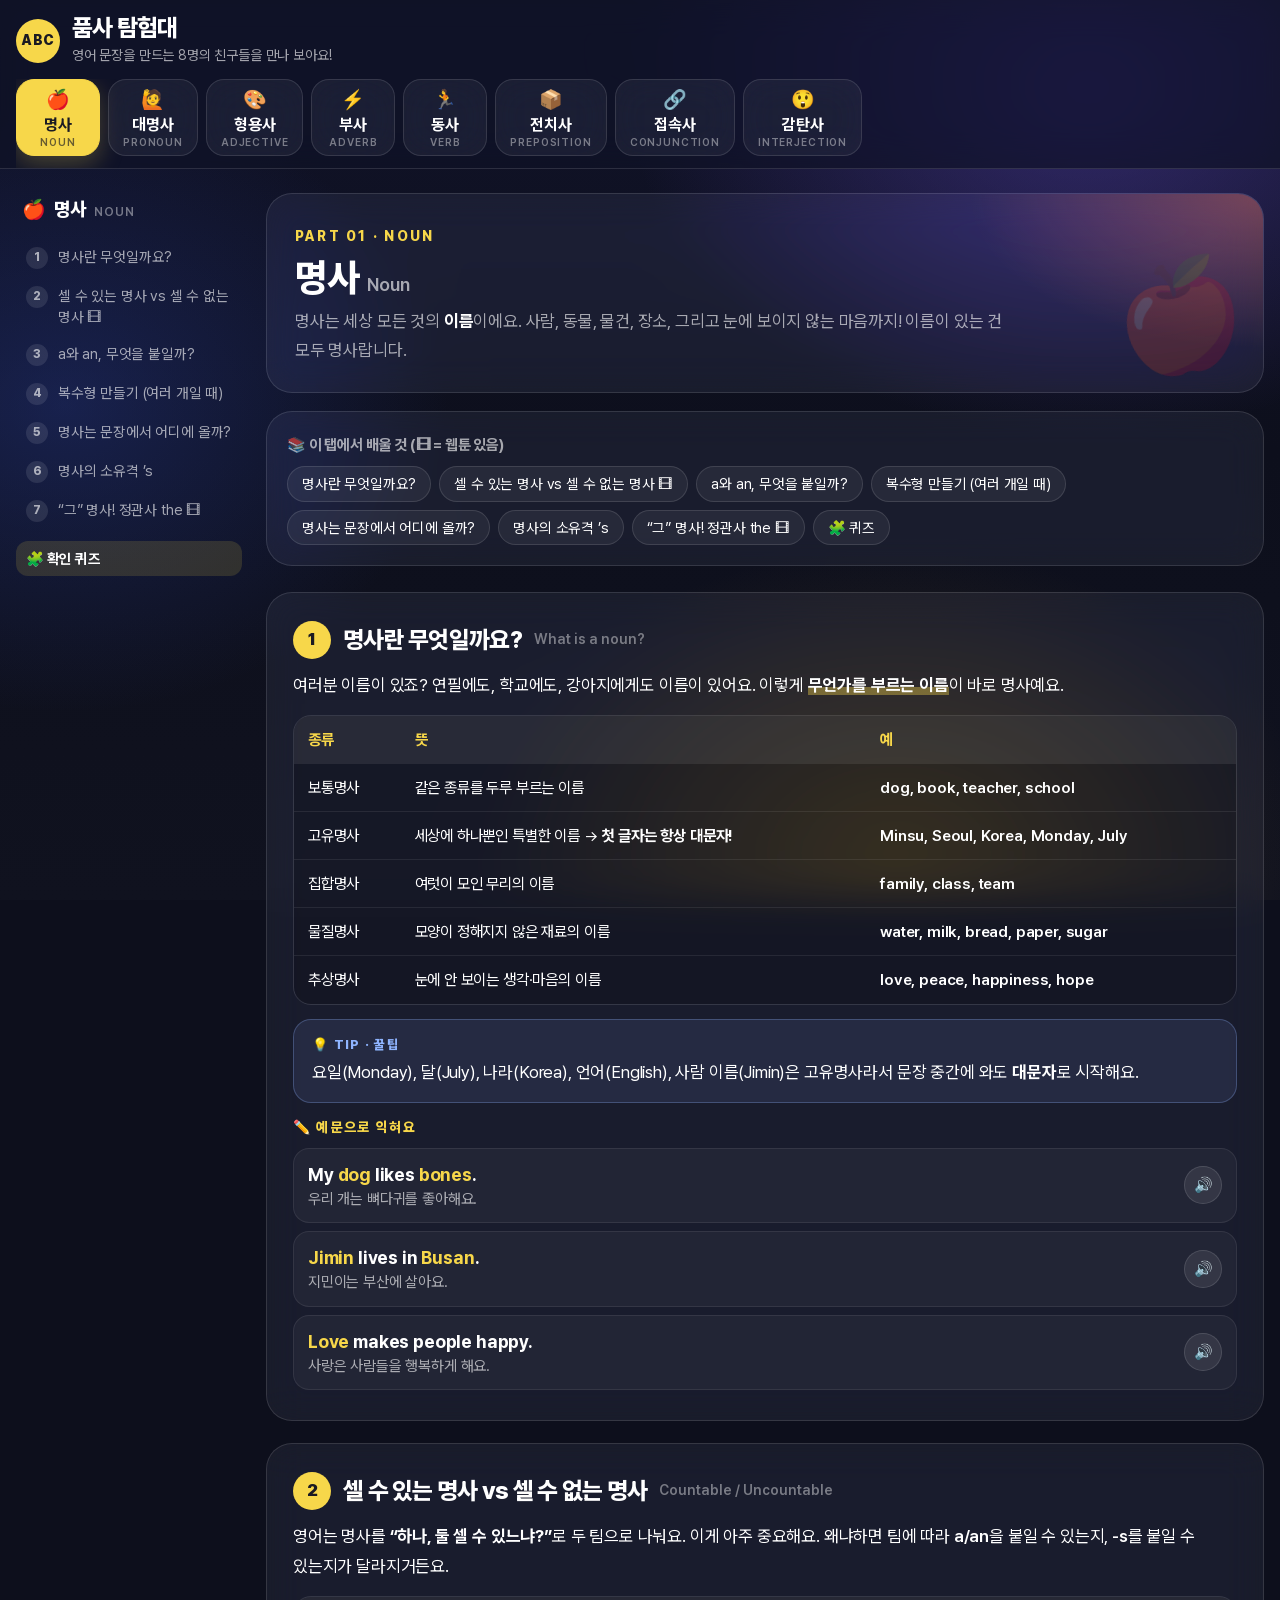
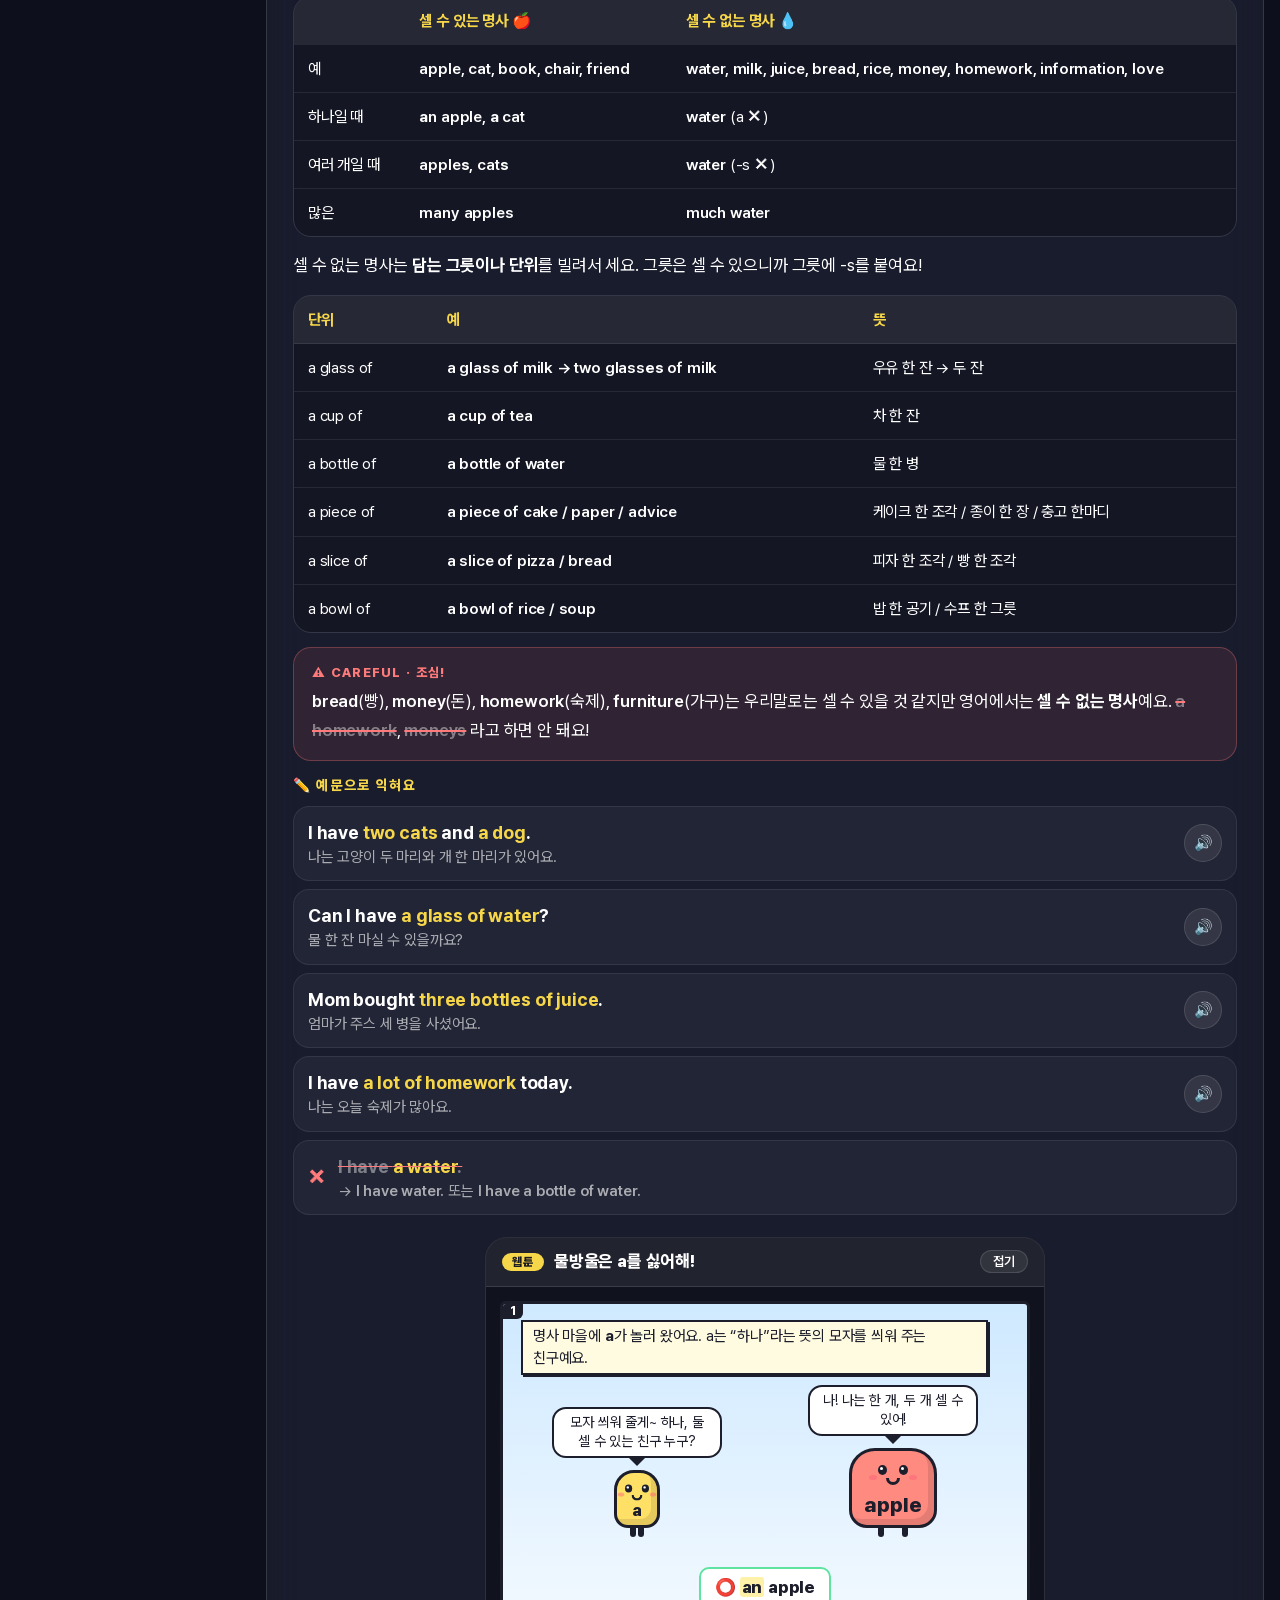
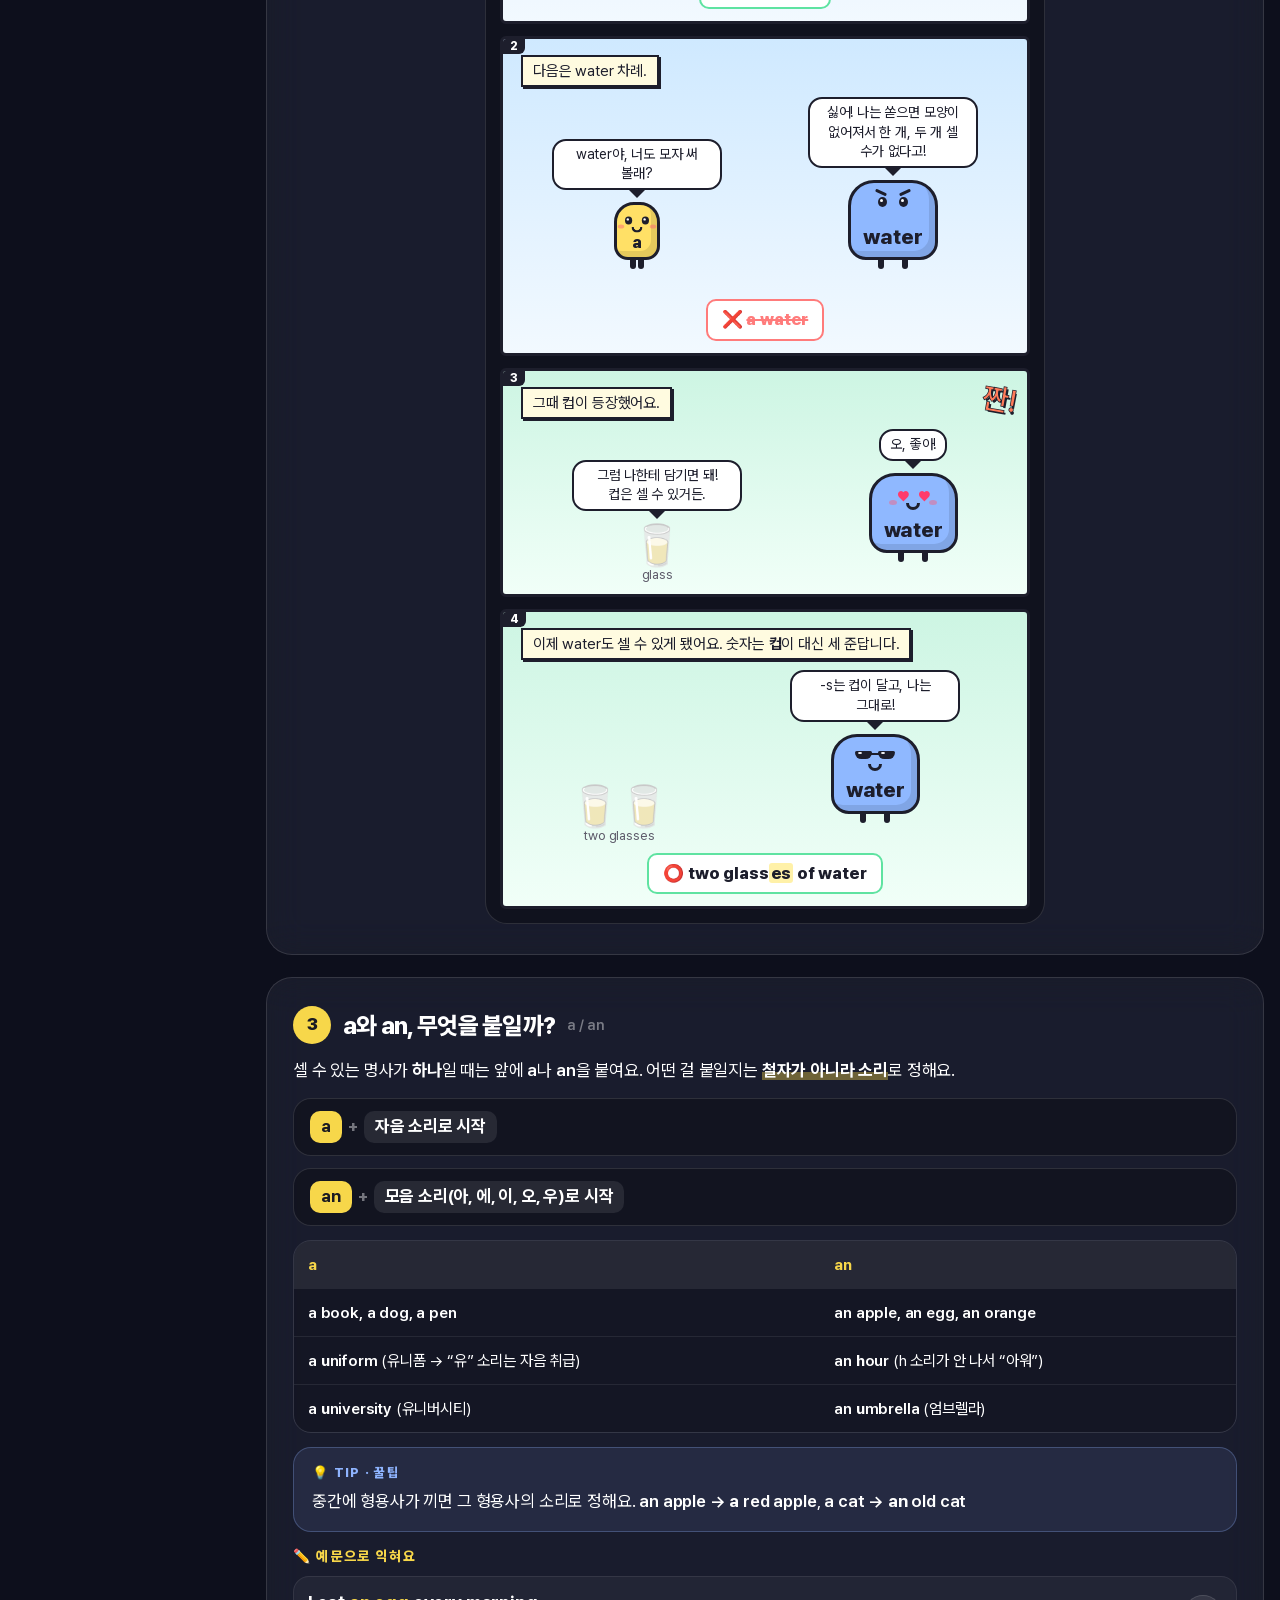
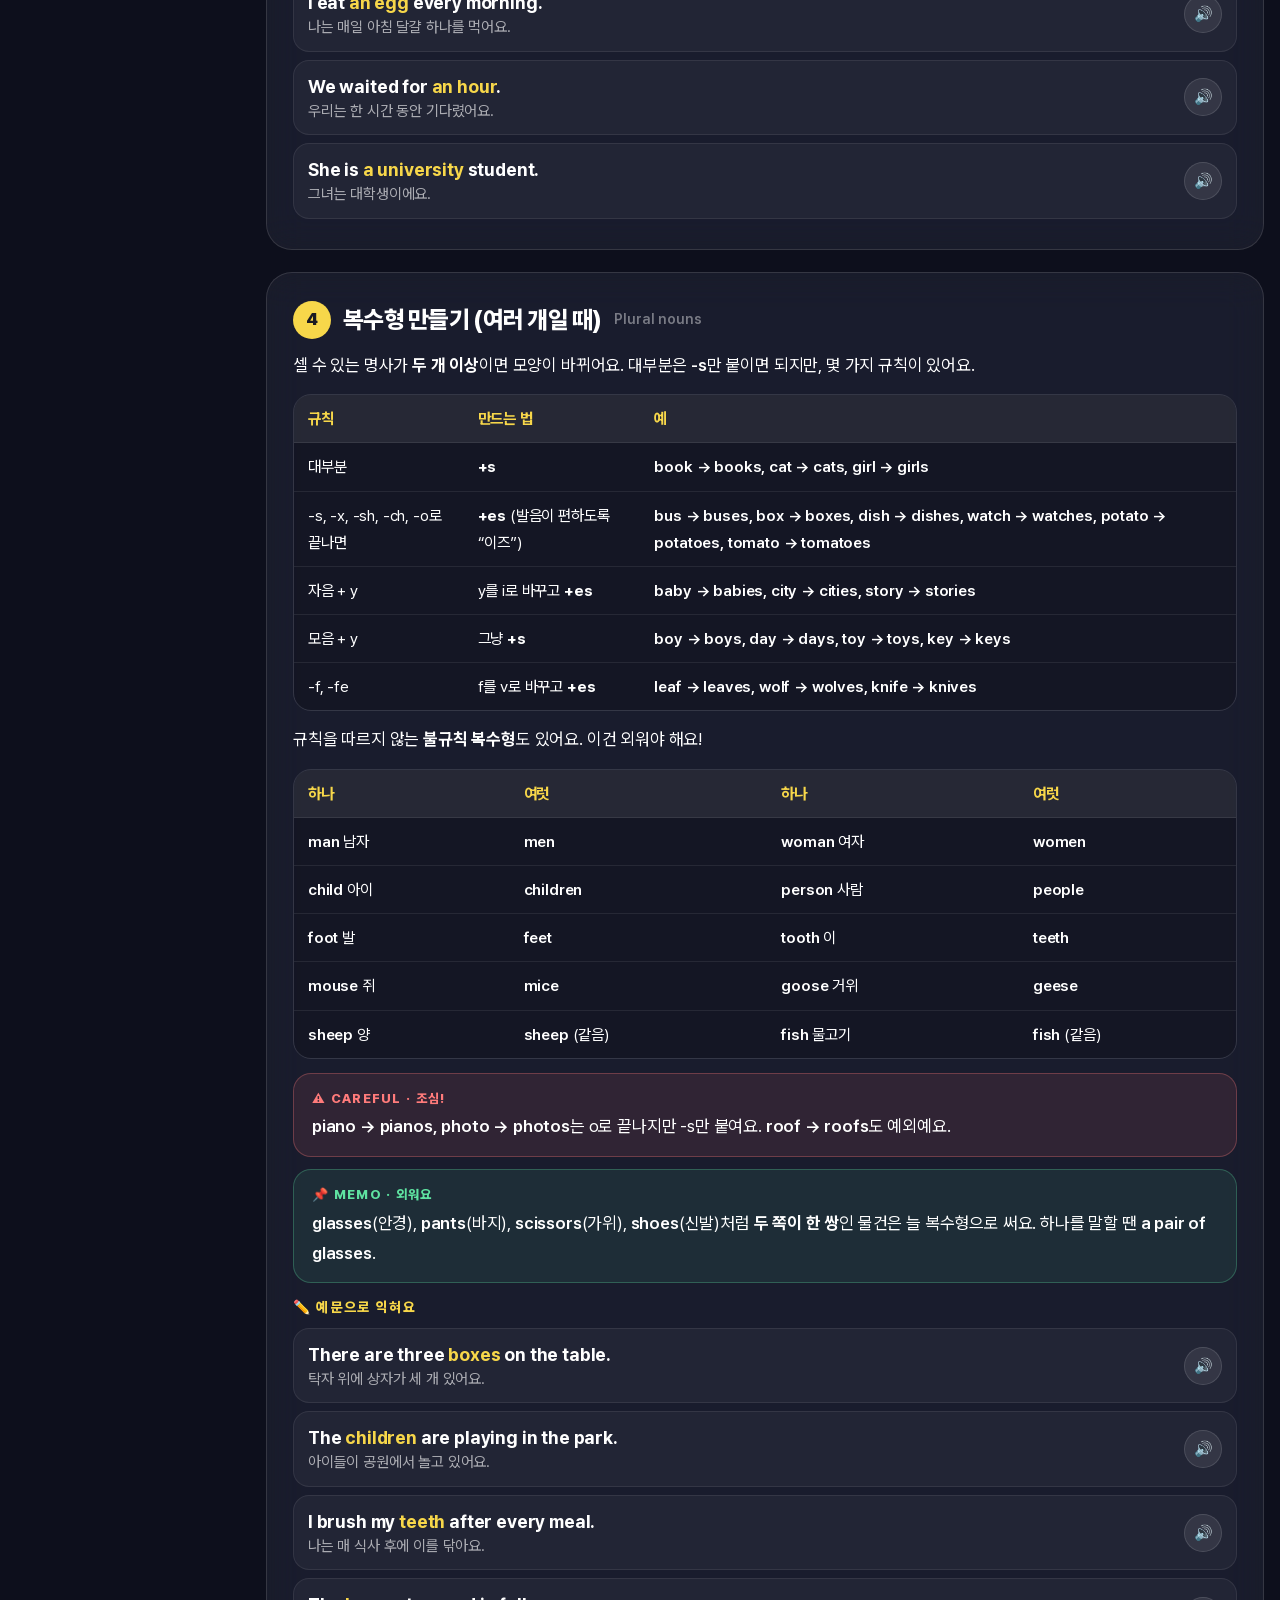
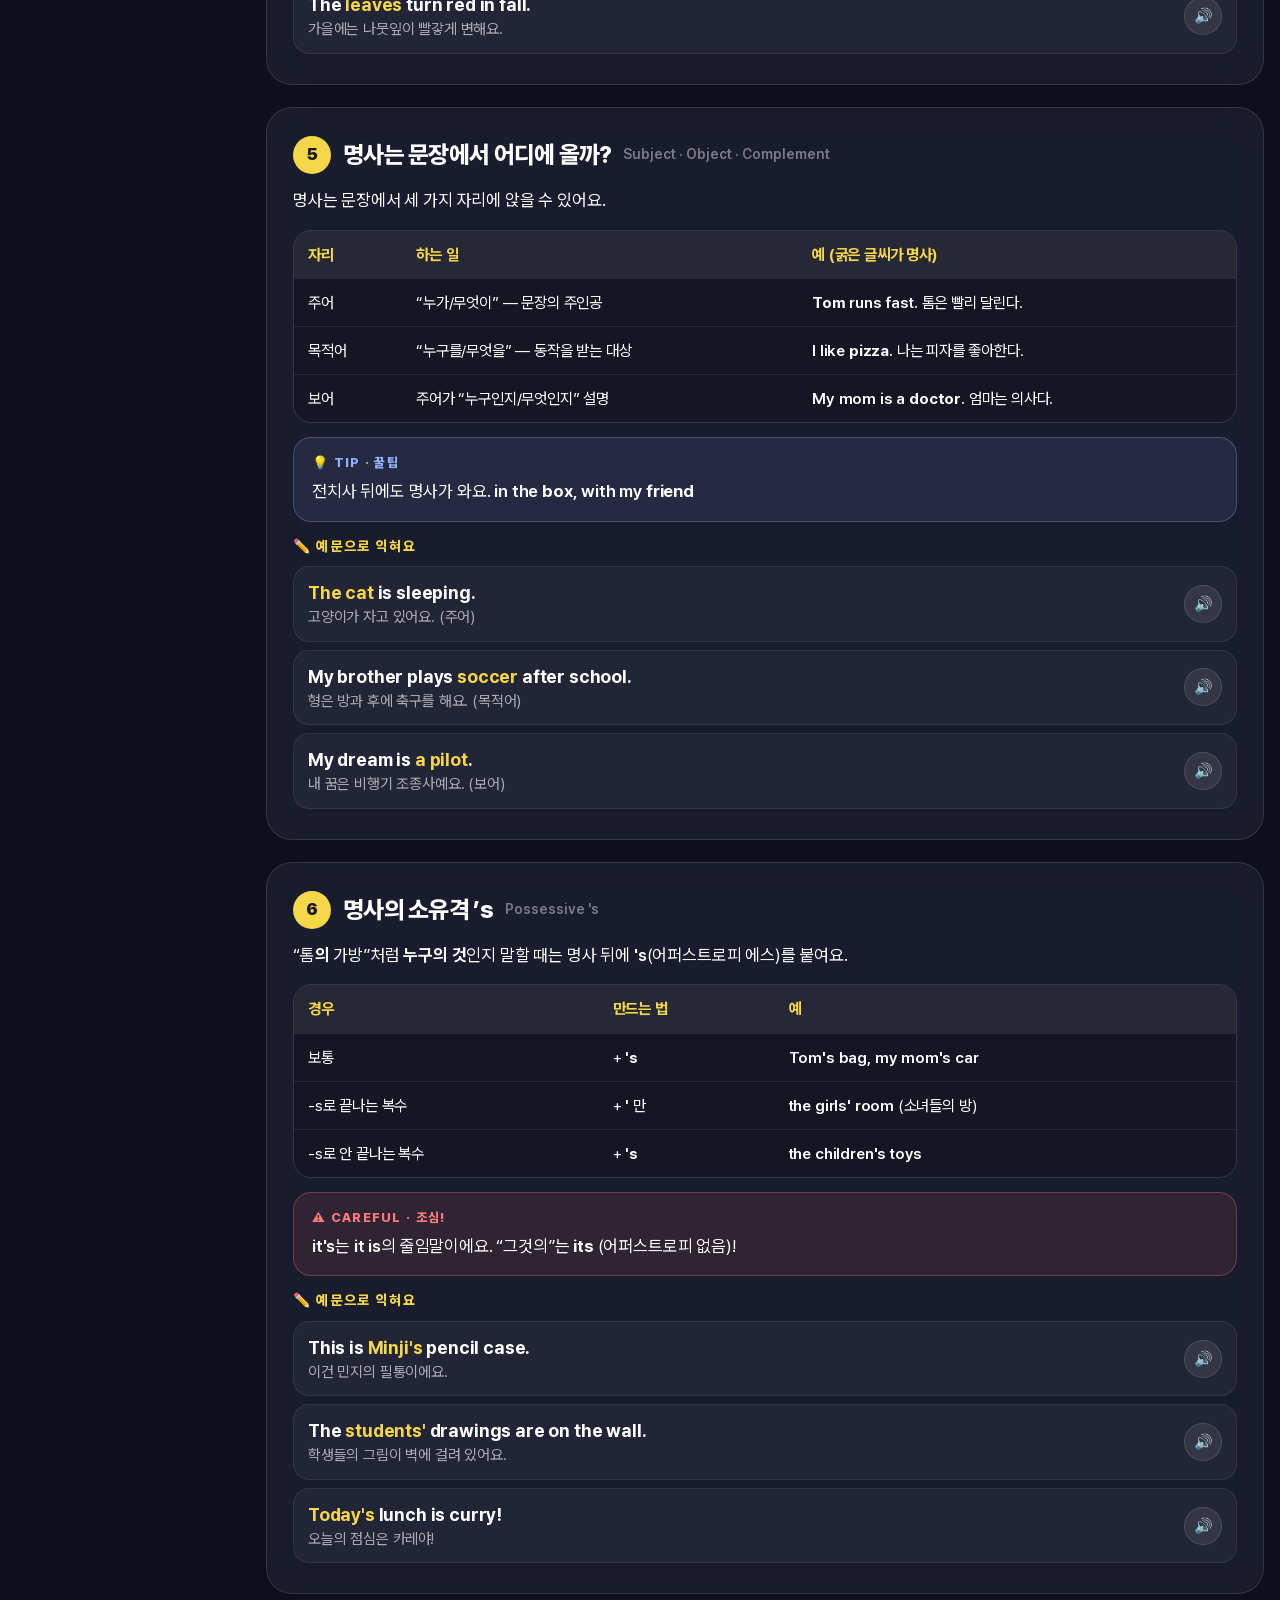
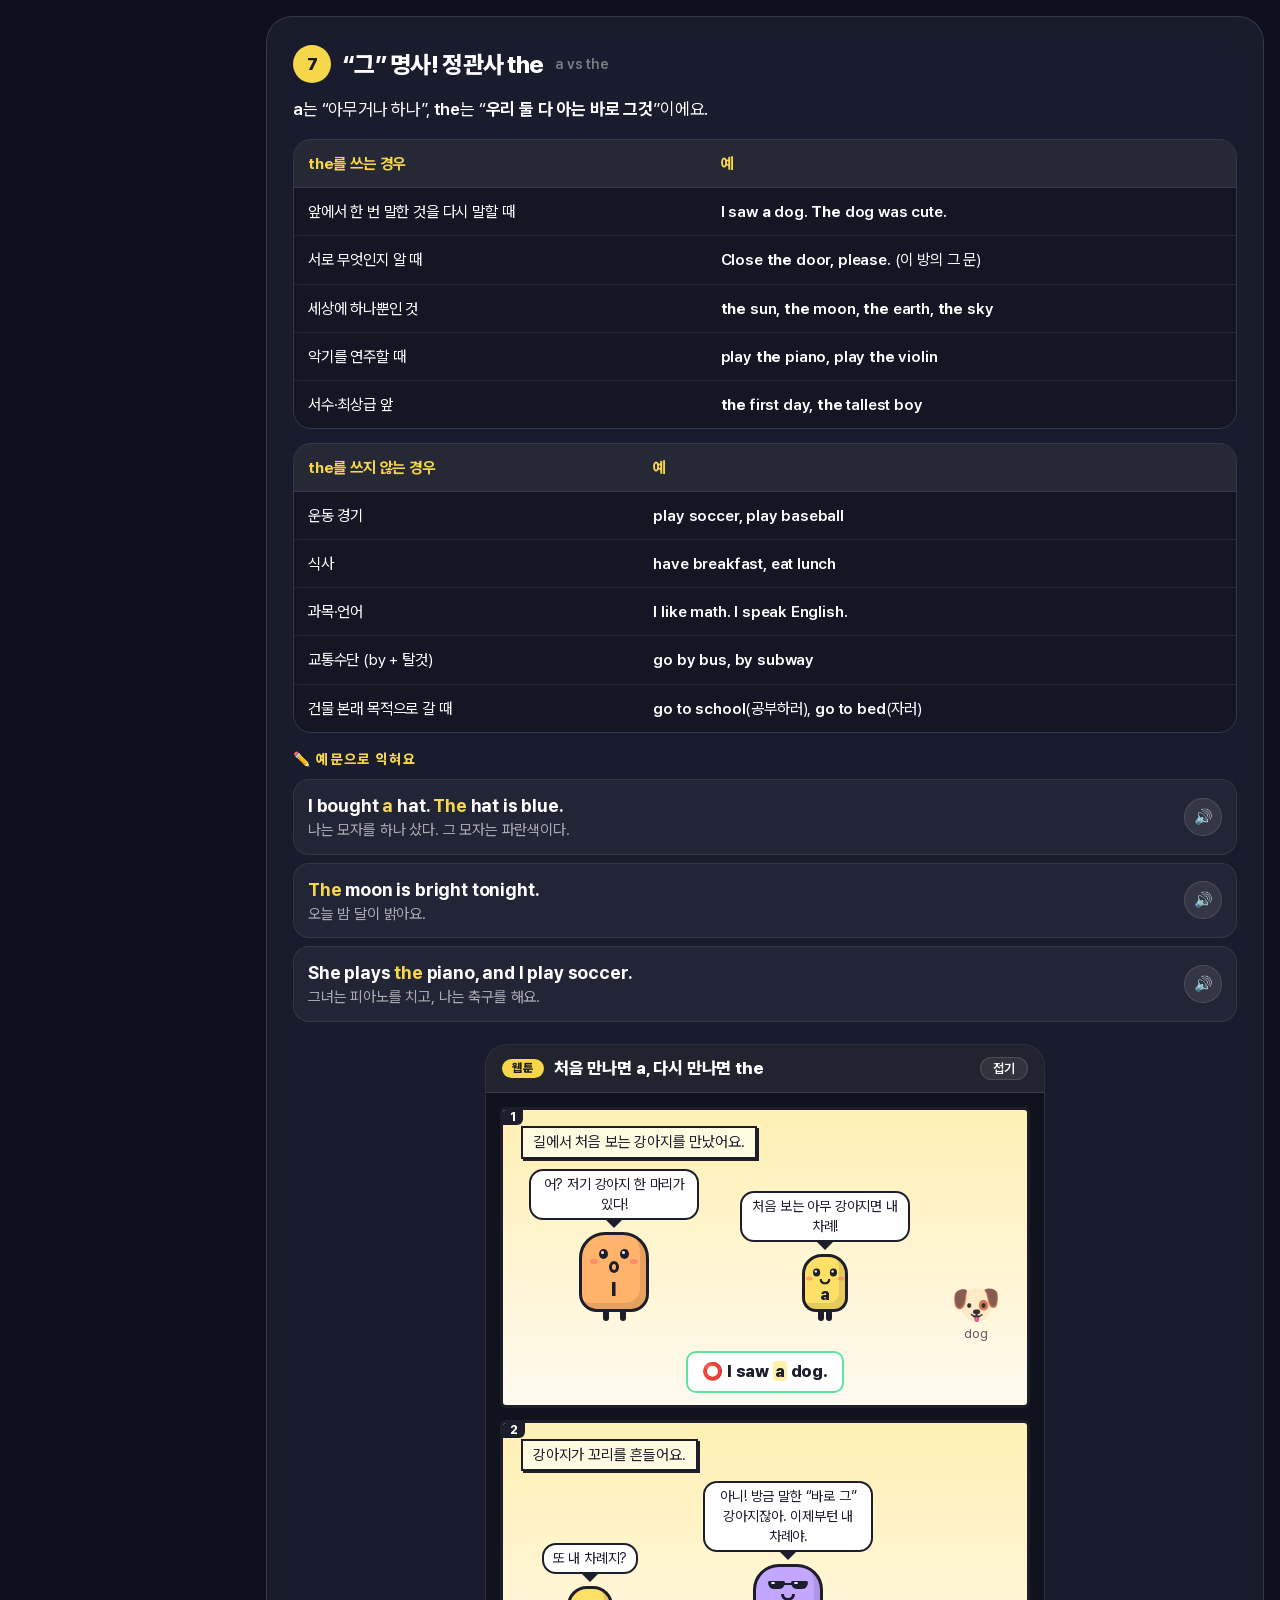
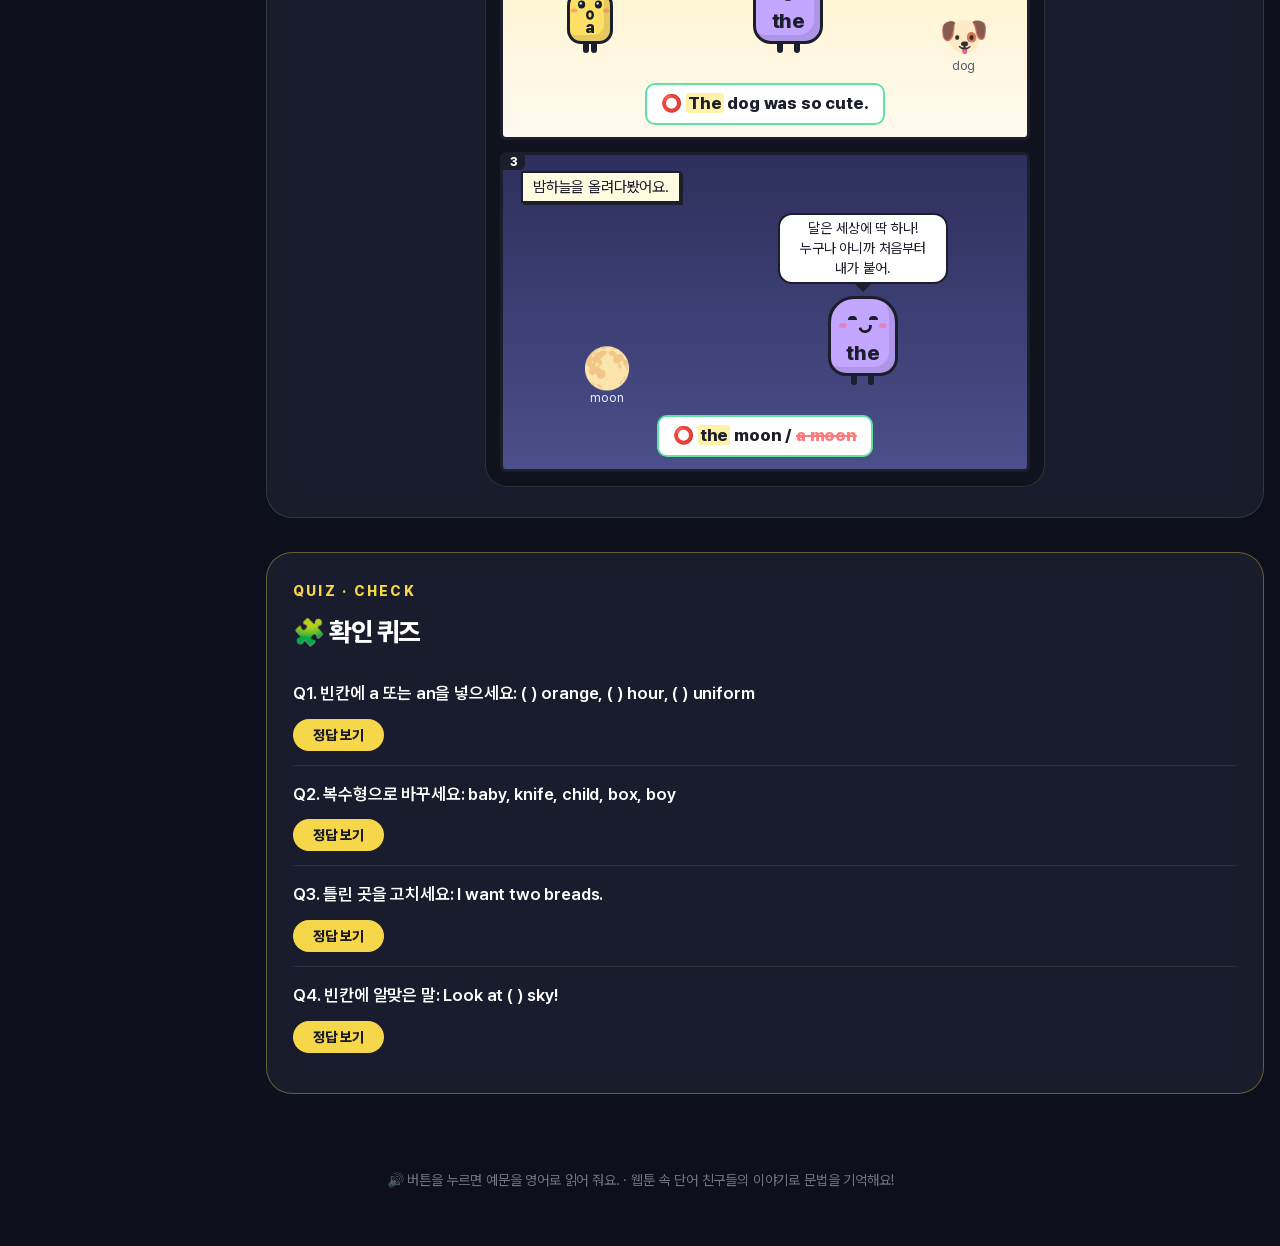
==== commit c1530f34: "Add section sidebar, relative pronouns and adverbs, grammar terms - Left sidebar index for each tab " ====
--- a/index.html
+++ b/index.html
@@ -27,7 +27,12 @@
   <nav class="tabs" id="tabs" role="tablist" aria-label="8품사"></nav>
 </header>
 
-<main id="main" class="main" tabindex="-1"></main>
+<div class="layout">
+  <aside class="side" id="side" aria-label="이 품사의 목차"></aside>
+  <main id="main" class="main" tabindex="-1"></main>
+</div>
+<div class="side-backdrop" id="sideBackdrop"></div>
+<button class="side-btn" id="sideBtn" type="button" aria-controls="side" aria-expanded="false">☰ 목차</button>
 
 <button class="to-top" id="toTop" aria-label="맨 위로">▲</button>
 
--- a/css/style.css
+++ b/css/style.css
@@ -70,7 +70,7 @@
   border-bottom: 1px solid var(--glass-line);
   padding: 14px 16px 0;
 }
-.brand { display: flex; align-items: center; gap: 12px; max-width: 1080px; margin: 0 auto; }
+.brand { display: flex; align-items: center; gap: 12px; max-width: 1288px; margin: 0 auto; }
 .brand h1 { margin: 0; font-size: 24px; line-height: 1.2; }
 .brand p { margin: 0; color: var(--text-soft); font-size: 14px; }
 .brand-logo {
@@ -81,7 +81,7 @@
 }
 .tabs {
   display: flex; gap: 8px; overflow-x: auto;
-  max-width: 1080px; margin: 12px auto 0; padding-bottom: 12px;
+  max-width: 1288px; margin: 12px auto 0; padding-bottom: 12px;
   scrollbar-width: none;
 }
 .tabs::-webkit-scrollbar { display: none; }
@@ -105,7 +105,62 @@
 .tab[aria-selected="true"] small { color: rgba(26, 26, 34, .65); }
 
 /* ===== 본문 ===== */
-.main { max-width: 1080px; margin: 0 auto; padding: 24px 16px 60px; outline: none; }
+.layout { max-width: 1320px; margin: 0 auto; display: flex; align-items: flex-start; }
+.main { flex: 1; min-width: 0; max-width: 1080px; margin: 0 auto; padding: 24px 16px 60px; outline: none; }
+
+/* ===== 왼쪽 목차 ===== */
+.side {
+  position: fixed; z-index: 40; left: 0; top: 0; bottom: 0;
+  width: min(300px, 84vw); overflow-y: auto; overscroll-behavior: contain;
+  padding: calc(18px + env(safe-area-inset-top, 0px)) 14px 90px;
+  background: rgba(16, 18, 36, .94);
+  backdrop-filter: var(--blur); -webkit-backdrop-filter: var(--blur);
+  border-right: 1px solid var(--glass-line);
+  transform: translateX(-102%); transition: transform .25s ease;
+}
+.side-open .side { transform: none; }
+.side-backdrop {
+  position: fixed; inset: 0; z-index: 35; background: rgba(5, 6, 14, .55);
+  opacity: 0; pointer-events: none; transition: opacity .25s;
+}
+.side-open .side-backdrop { opacity: 1; pointer-events: auto; }
+.side-btn {
+  position: fixed; left: 16px; bottom: calc(16px + env(safe-area-inset-bottom, 0px)); z-index: 30;
+  height: 48px; padding: 0 18px; border-radius: 999px;
+  border: 1px solid var(--glass-line); background: rgba(30, 32, 58, .85); color: var(--text);
+  backdrop-filter: var(--blur); -webkit-backdrop-filter: var(--blur);
+  font: 700 15px var(--font); cursor: pointer; box-shadow: 0 8px 24px rgba(0, 0, 0, .35);
+}
+.side-title { display: flex; align-items: baseline; gap: 8px; margin: 0 6px 12px; font-weight: 800; font-size: 19px; }
+.side-title small { color: var(--text-dim); font-weight: 600; font-size: 12px; letter-spacing: .1em; text-transform: uppercase; }
+.side-list { list-style: none; margin: 0; padding: 0; display: grid; gap: 2px; }
+.side-list a {
+  display: flex; gap: 10px; align-items: flex-start;
+  padding: 7px 10px; border-radius: 12px;
+  color: var(--text-soft); text-decoration: none; font-size: 14.5px; line-height: 1.45;
+  transition: background .15s, color .15s;
+}
+.side-list a:hover { background: rgba(255, 255, 255, .06); color: var(--text); }
+.side-list a:focus-visible, .tab:focus-visible, .toc a:focus-visible, .side-btn:focus-visible { outline: 2px solid var(--yellow); outline-offset: 2px; }
+.side-list a.on { background: rgba(247, 215, 74, .14); color: var(--text); }
+.side-list a.on .side-no { background: var(--yellow); color: var(--yellow-ink); }
+.side-no {
+  flex: 0 0 auto; display: grid; place-items: center; width: 22px; height: 22px; margin-top: 1px;
+  border-radius: 50%; background: rgba(255, 255, 255, .1); font-size: 12px; font-weight: 800;
+}
+.side-group a { margin-top: 10px; color: var(--yellow); font-weight: 800; font-size: 12.5px; letter-spacing: .1em; text-transform: uppercase; }
+.side-group a.on { background: none; color: var(--yellow); }
+.side-quiz a { margin-top: 10px; color: var(--text); font-weight: 700; }
+
+@media (min-width: 1000px) {
+  .side {
+    position: sticky; top: var(--header-h, 170px); z-index: 1; flex: 0 0 250px;
+    height: calc(100vh - var(--header-h, 170px)); padding: 24px 8px 40px 16px;
+    background: none; border-right: 0; transform: none; transition: none;
+    backdrop-filter: none; -webkit-backdrop-filter: none;
+  }
+  .side-btn, .side-backdrop { display: none; }
+}
 .eyebrow, .hero .eyebrow {
   margin: 0 0 6px !important; color: var(--yellow);
   font-weight: 800; font-size: 14px; letter-spacing: .16em; text-transform: uppercase;
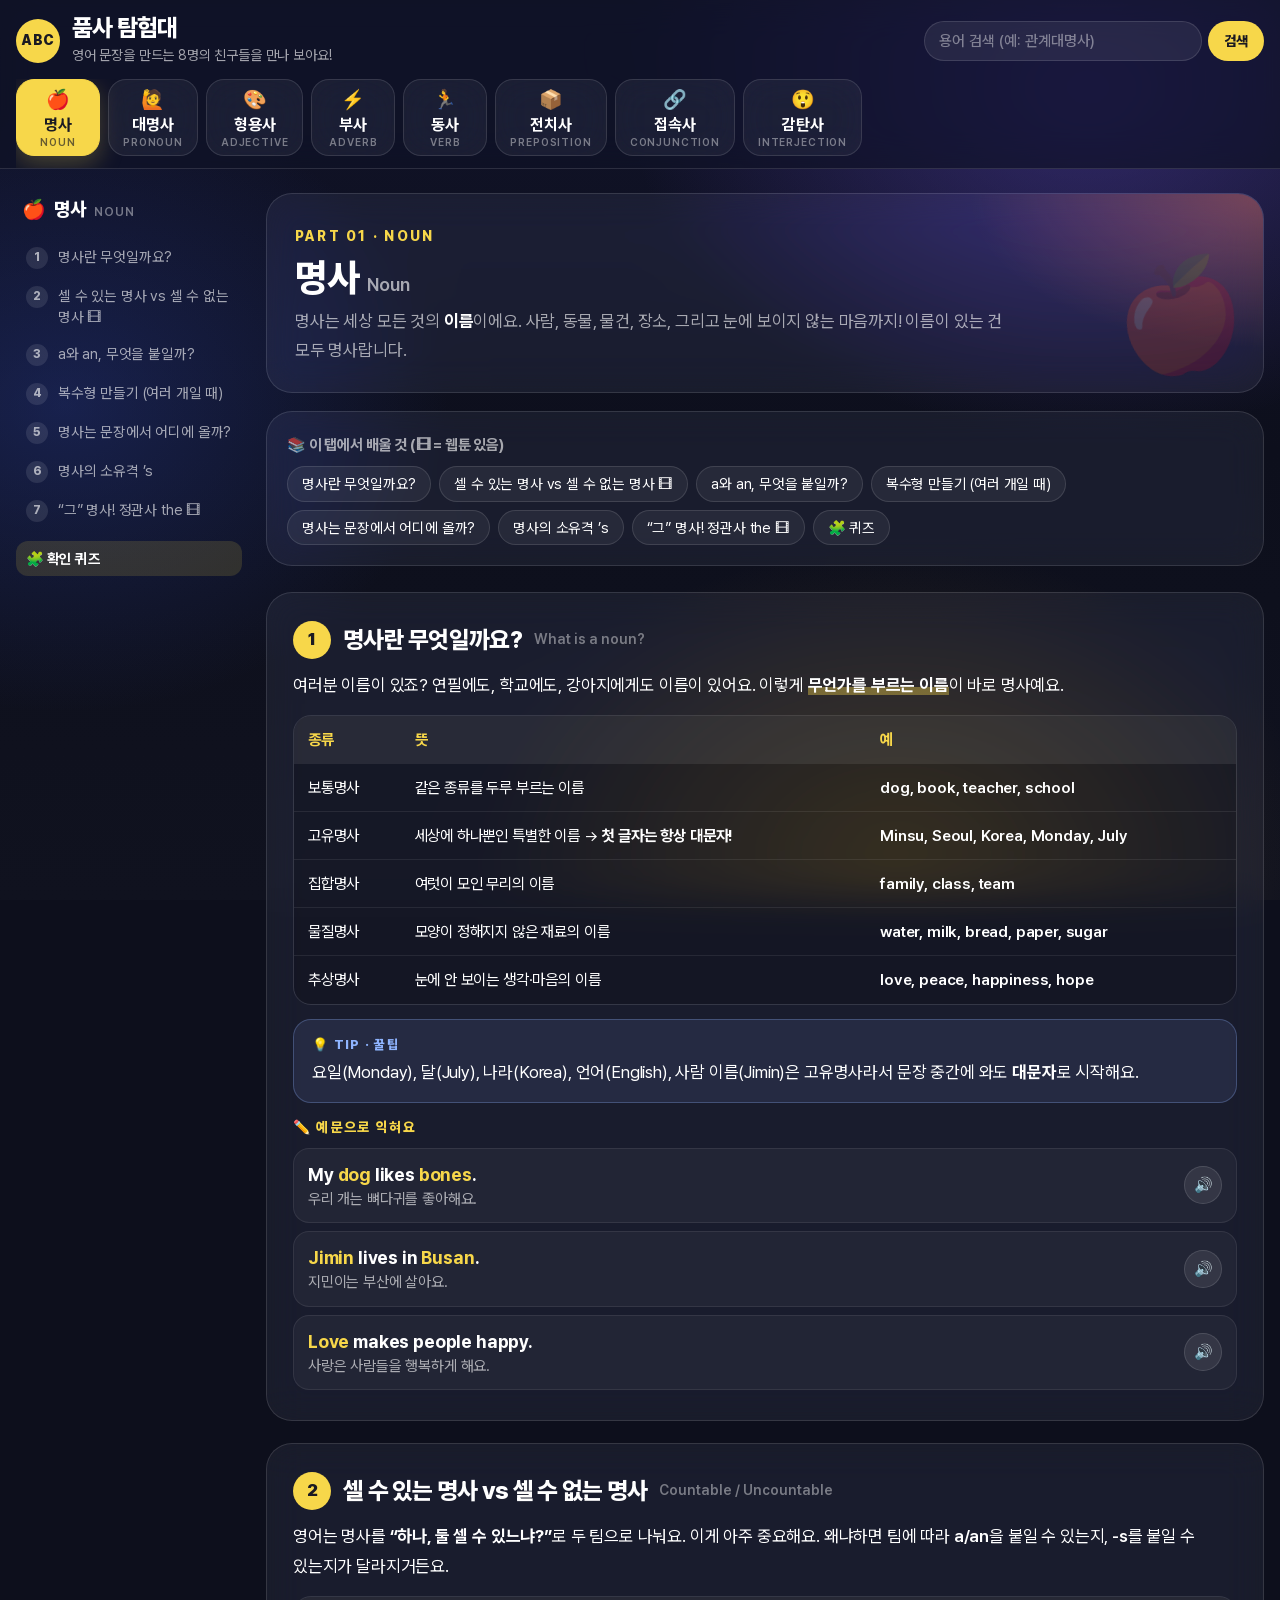
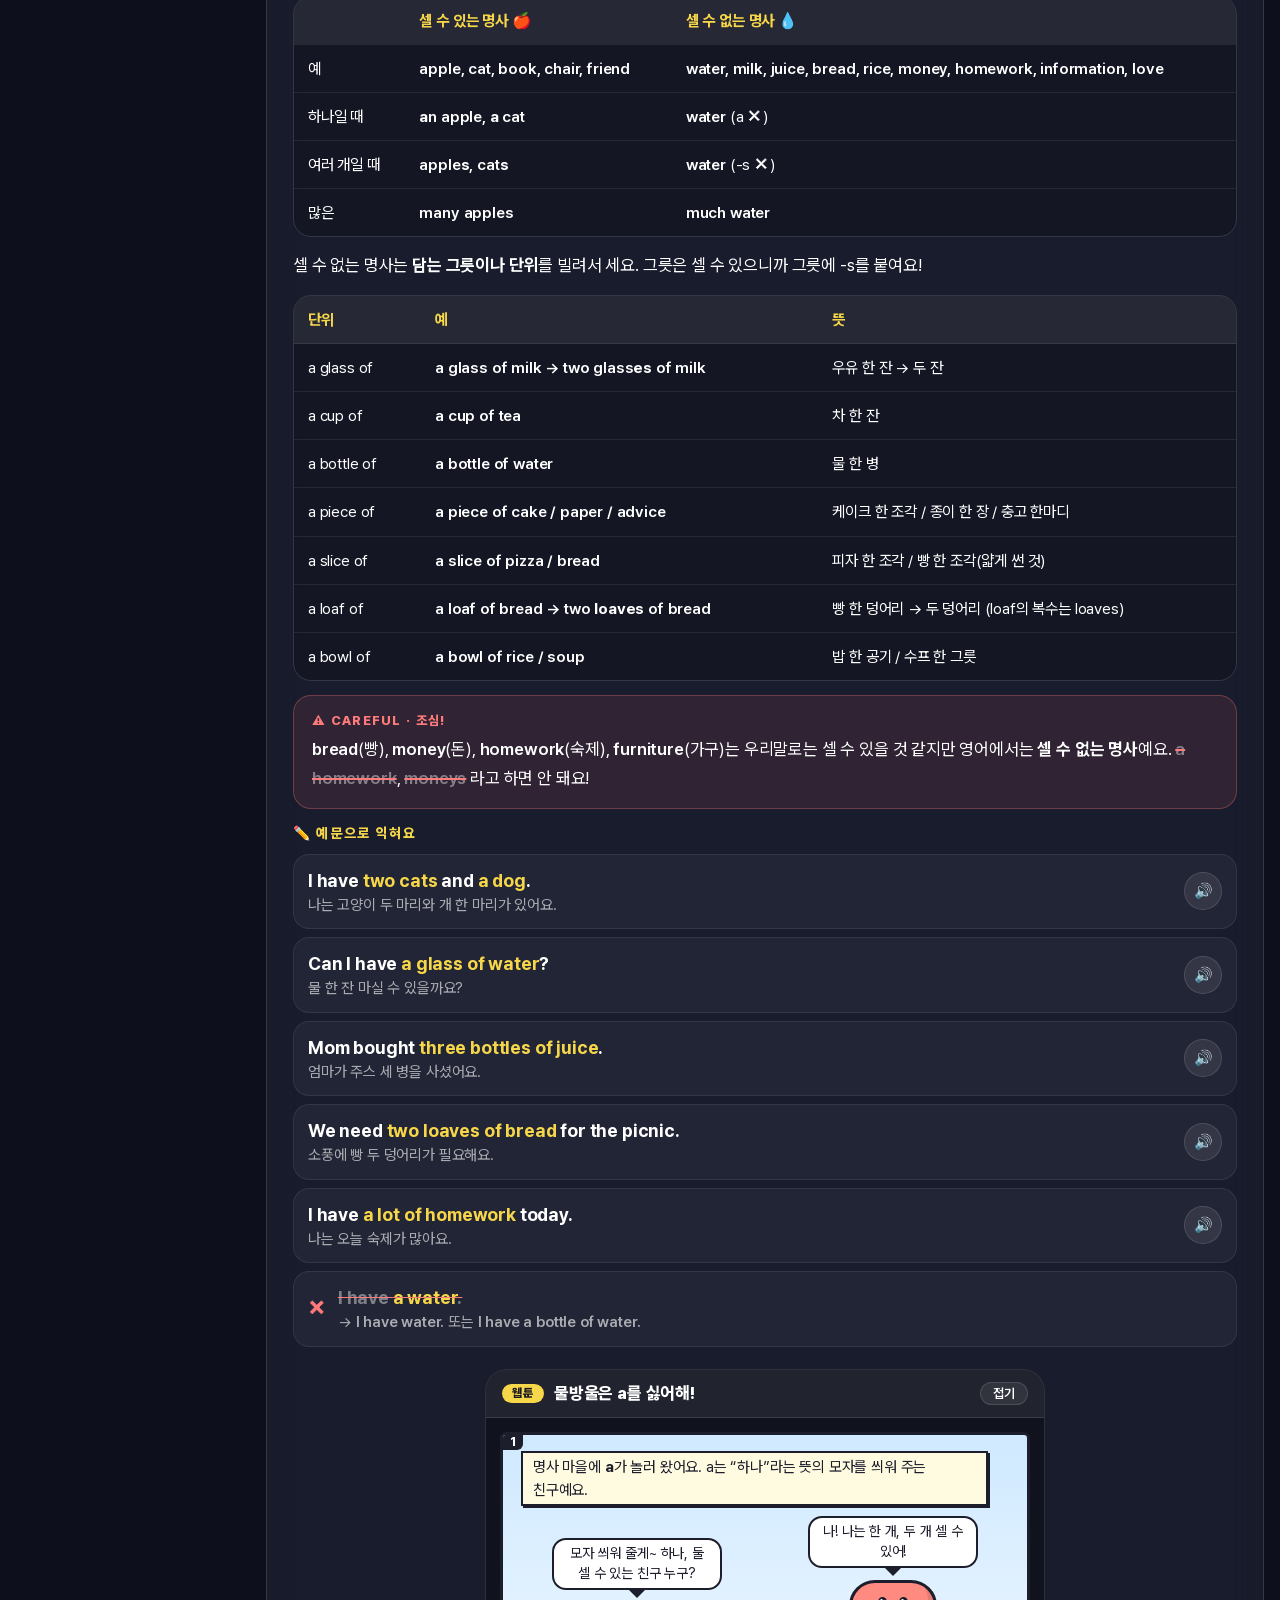
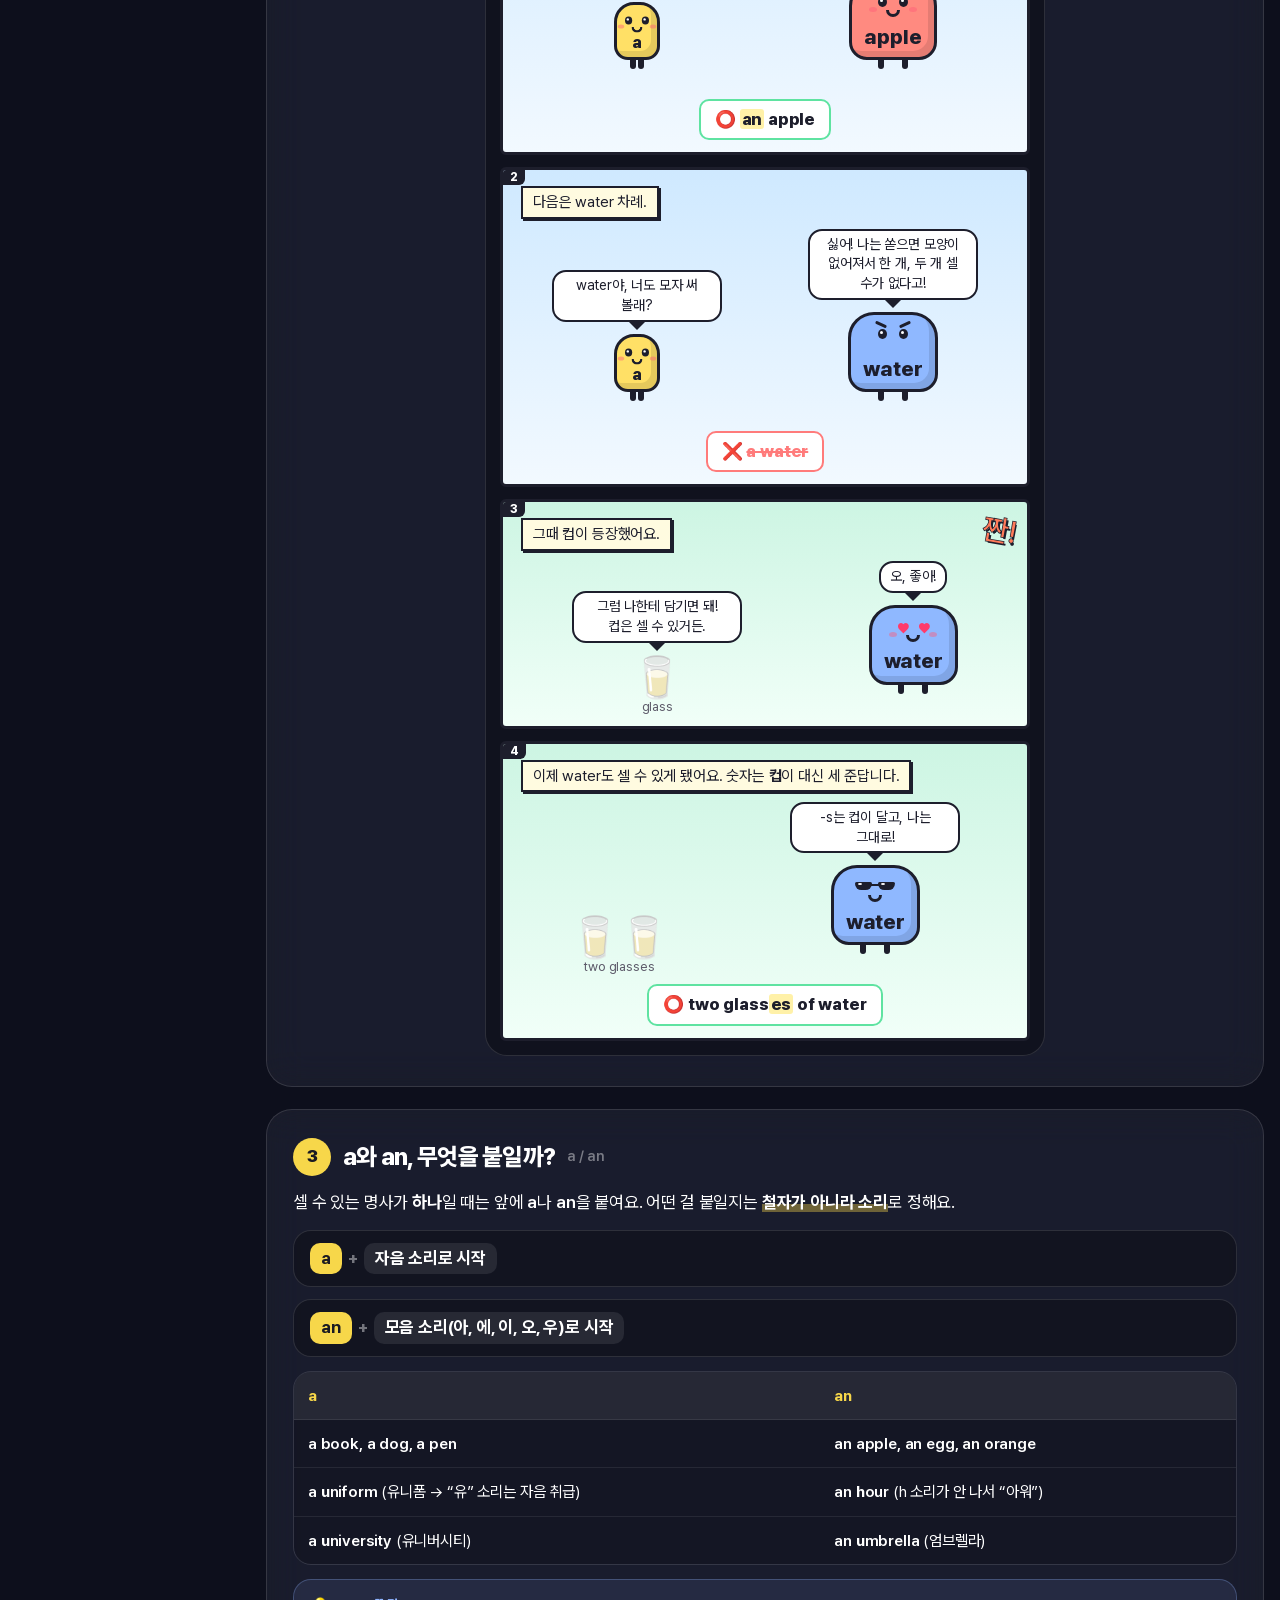
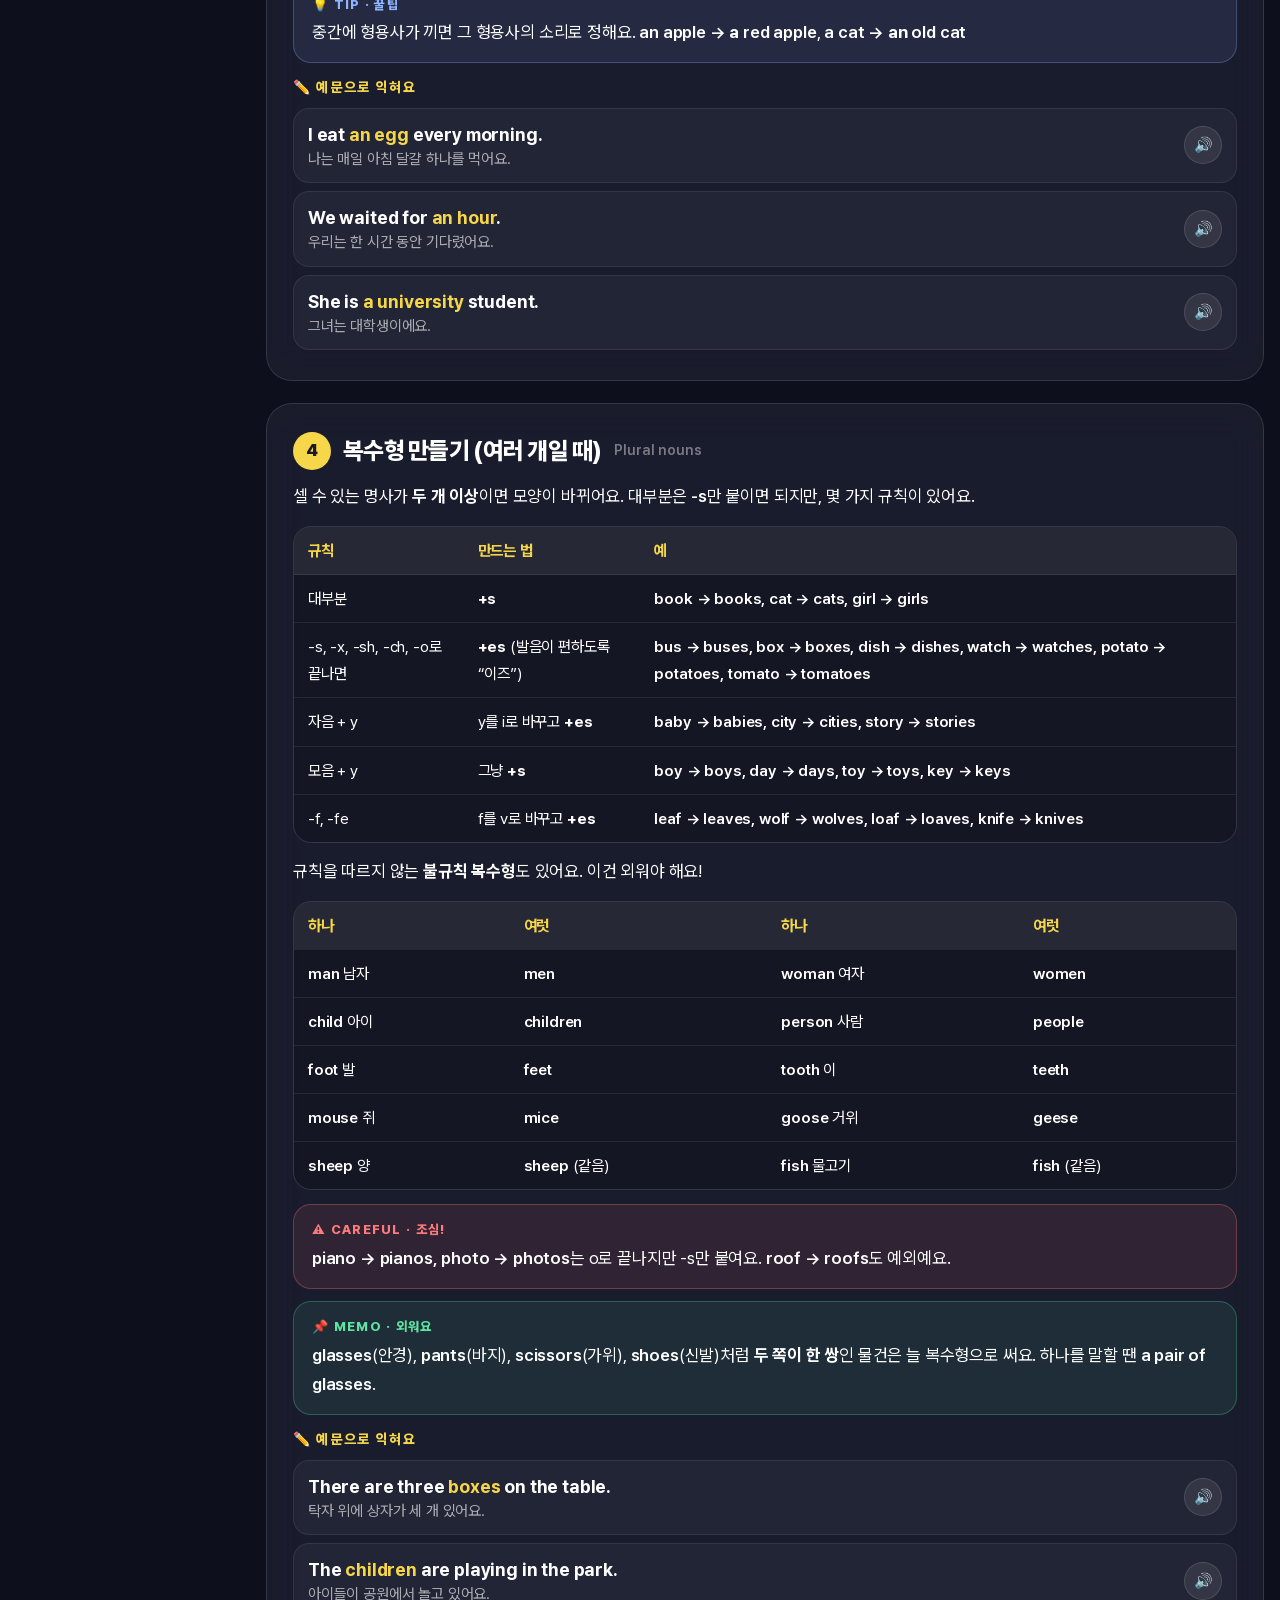
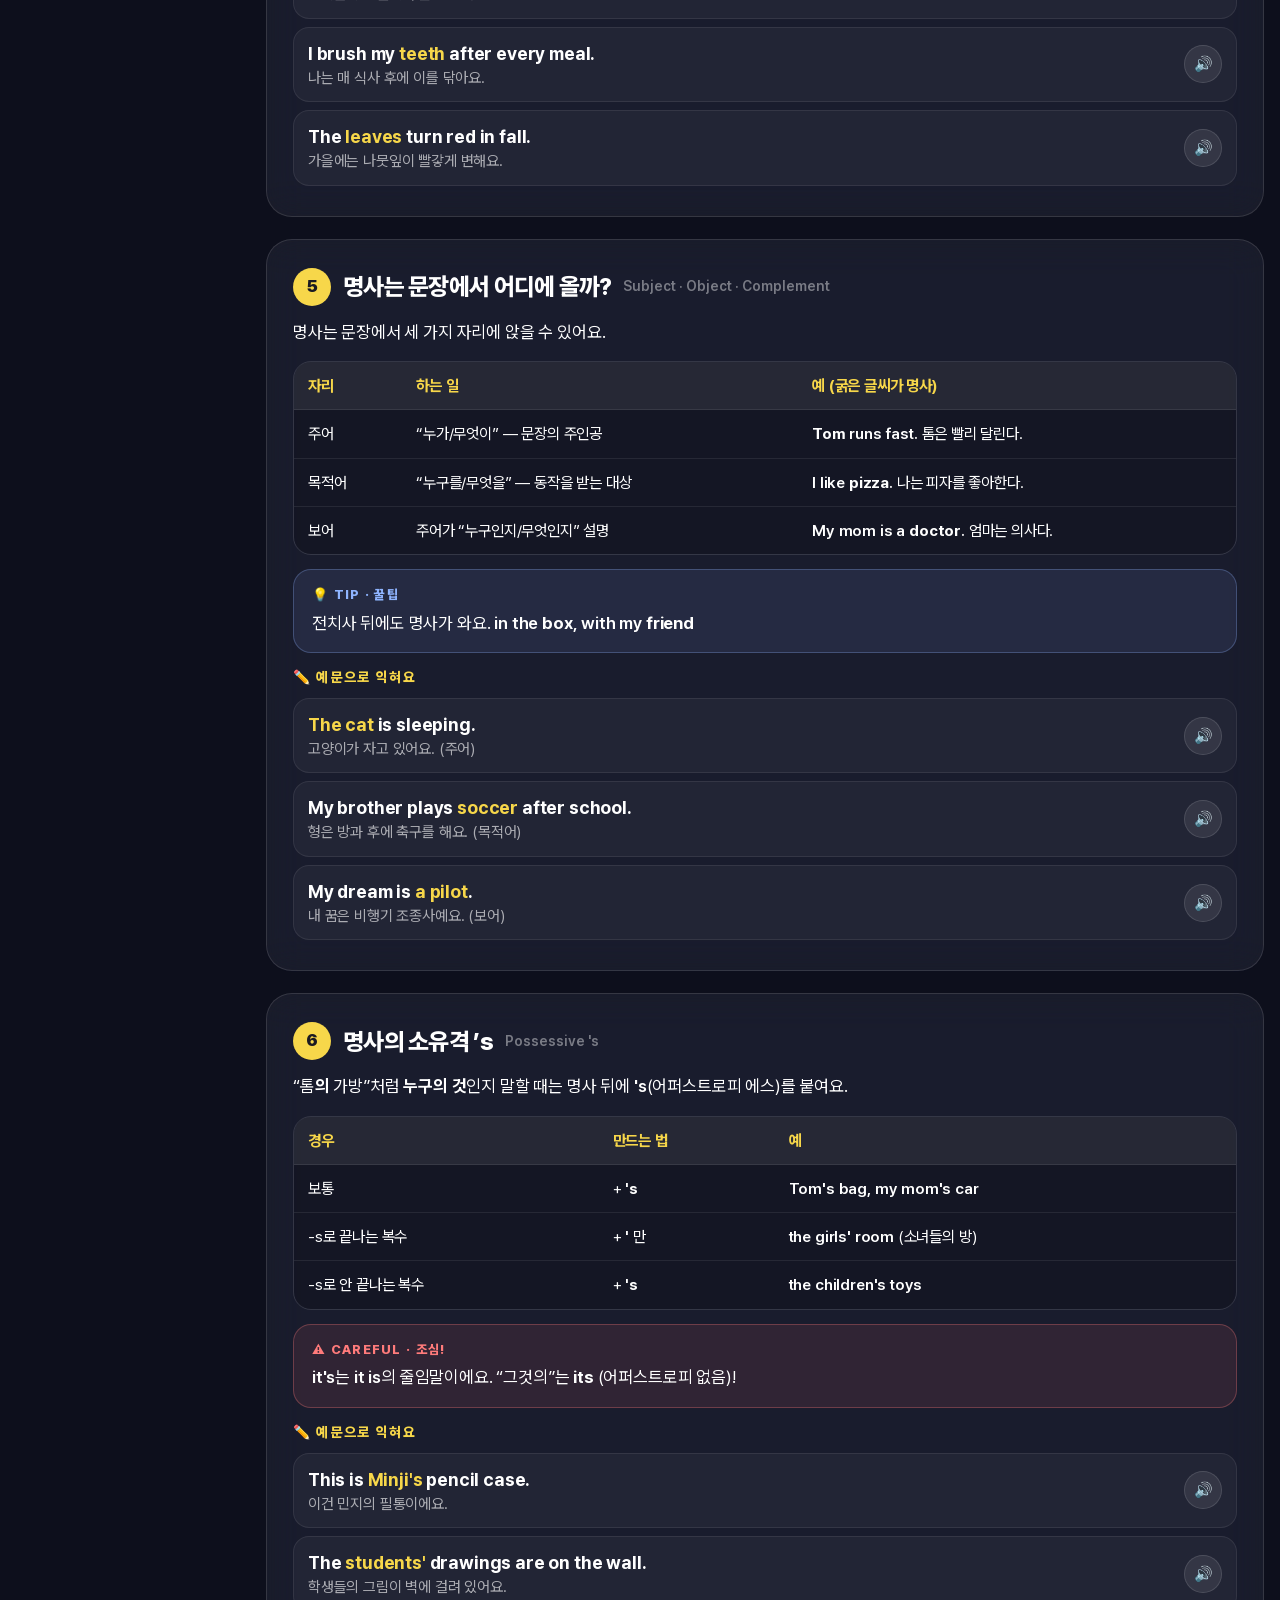
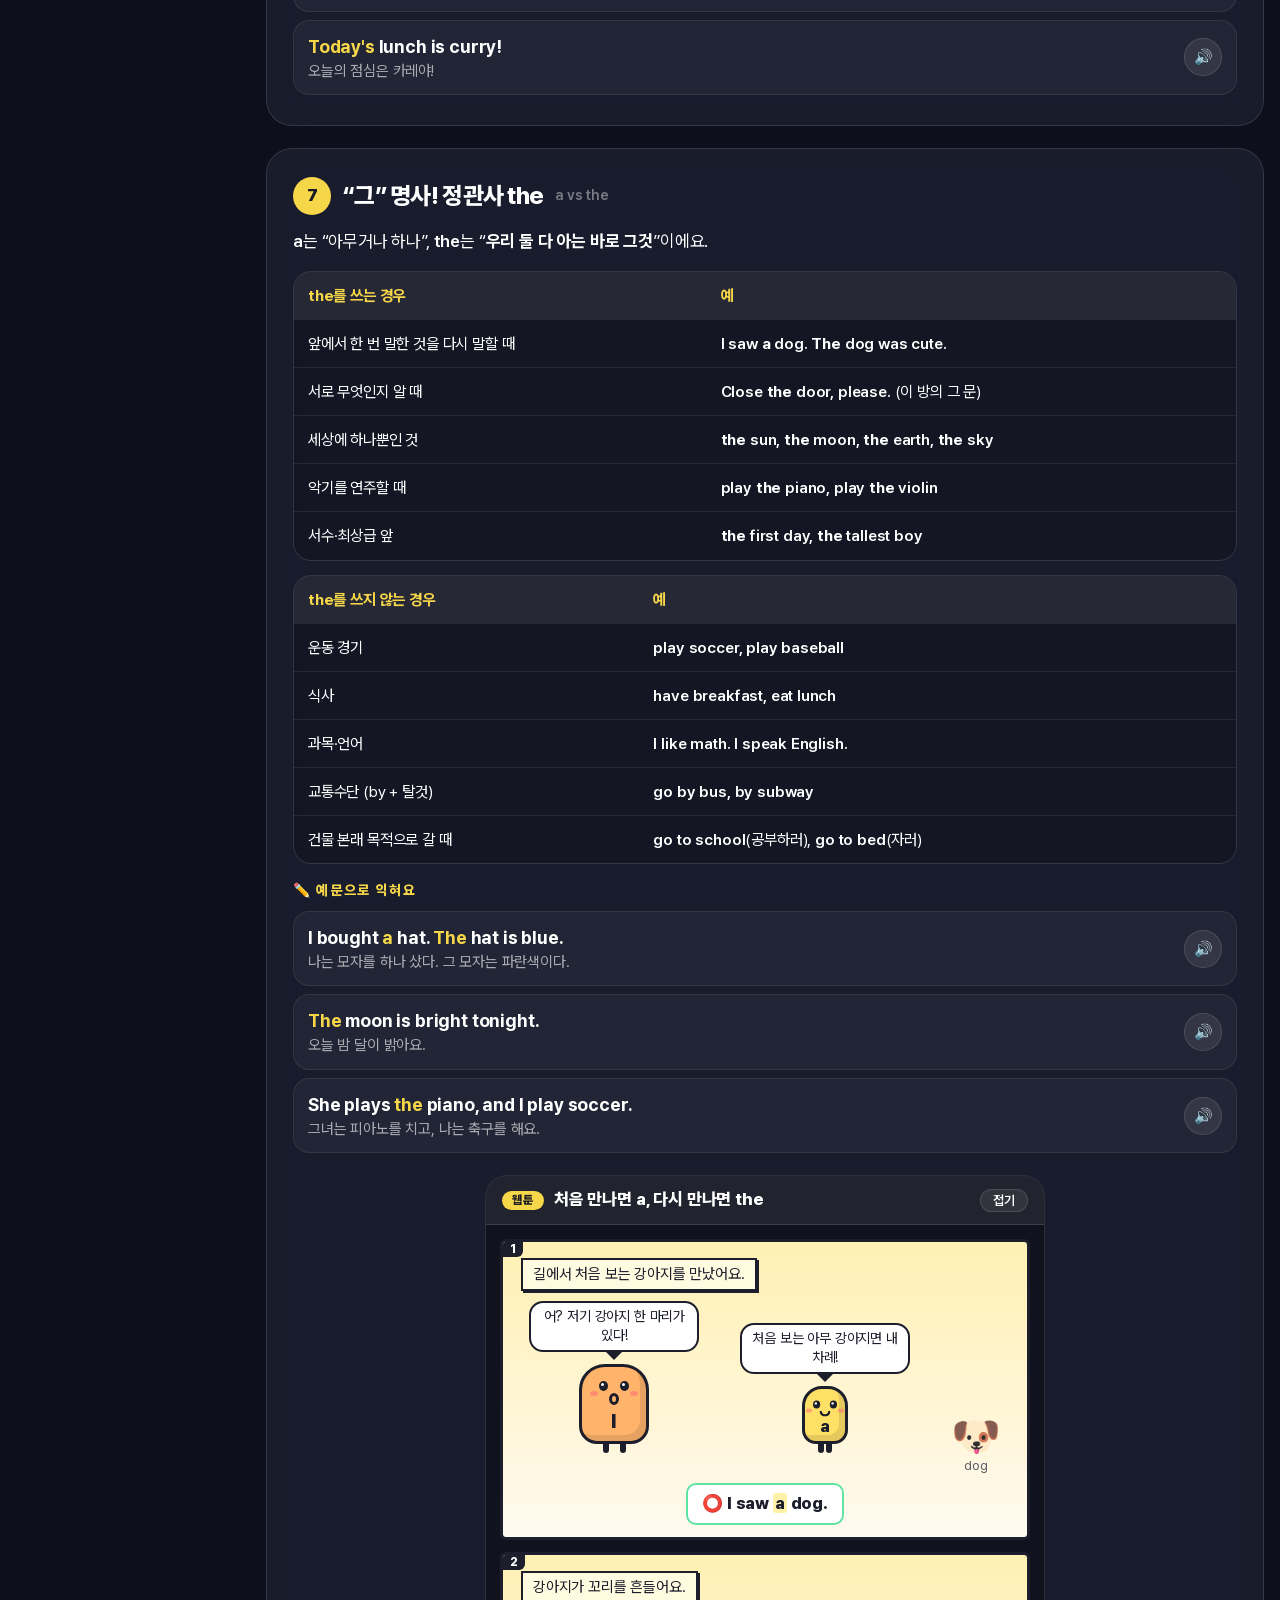
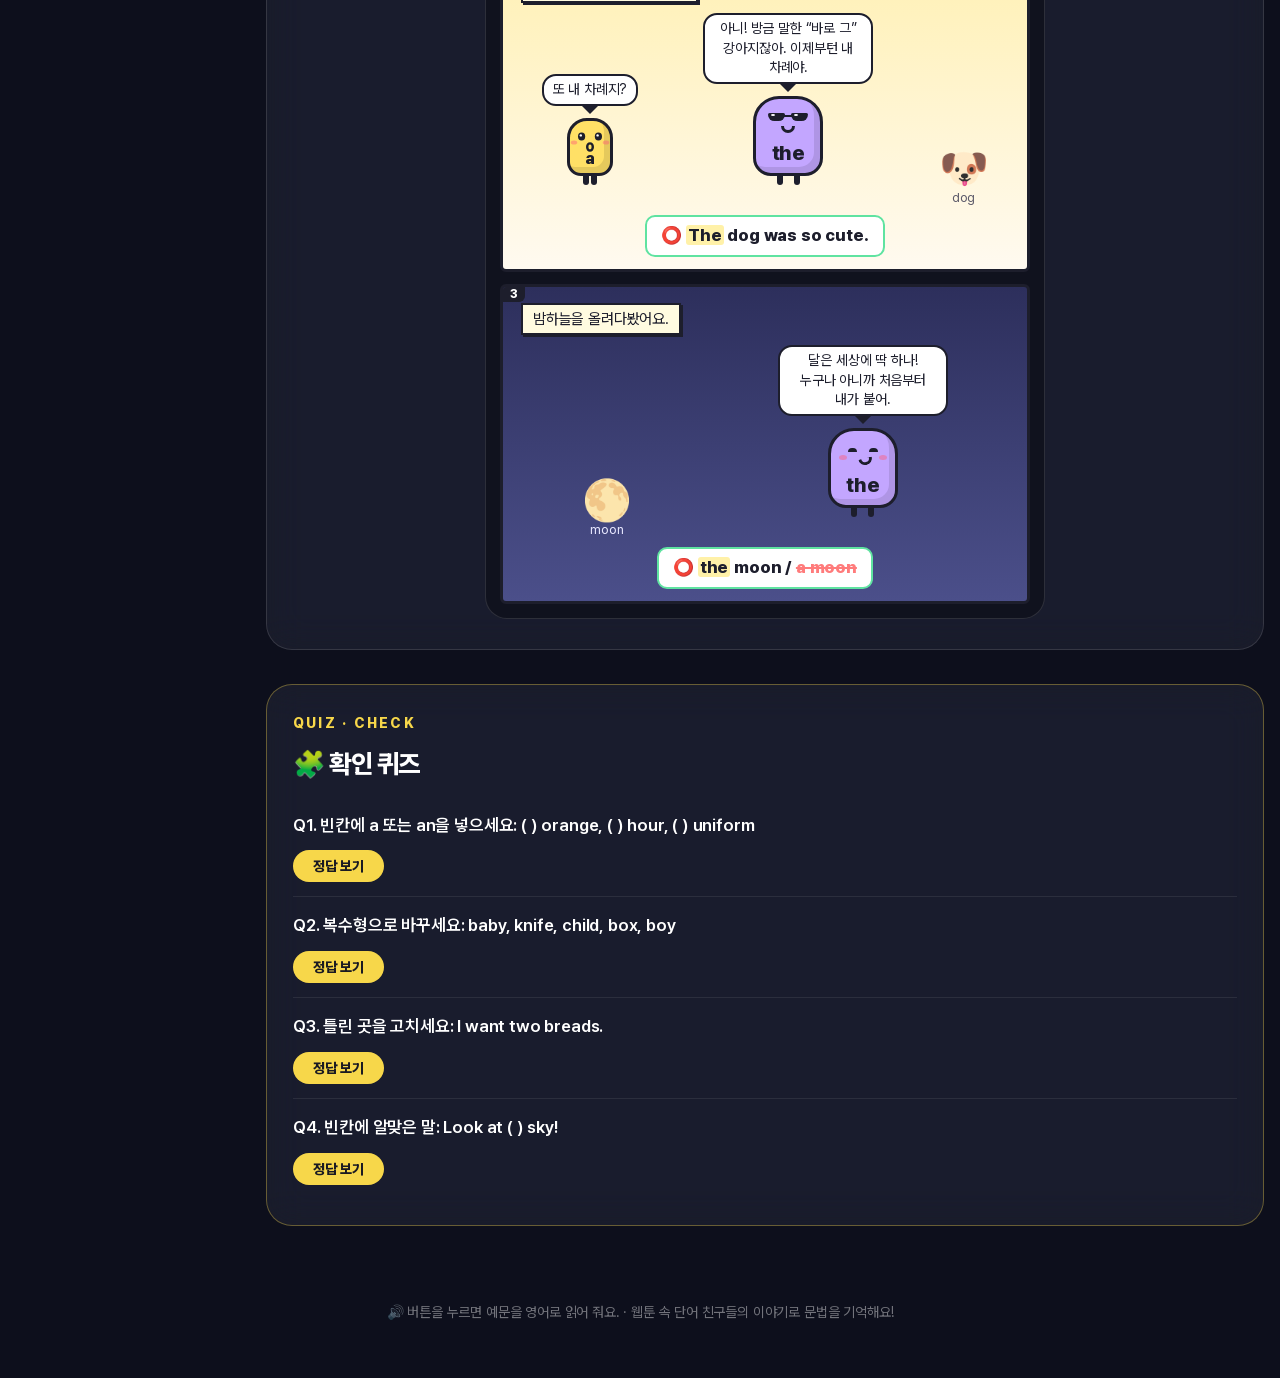
==== commit a60d9944: "Add exact-term search and one/another/the others - Search box in the header: shows every section, ac" ====
--- a/index.html
+++ b/index.html
@@ -23,6 +23,11 @@
       <h1>품사 탐험대</h1>
       <p>영어 문장을 만드는 8명의 친구들을 만나 보아요!</p>
     </div>
+    <form class="search" id="searchForm" role="search" autocomplete="off">
+      <label class="sr-only" for="searchInput">용어 검색</label>
+      <input id="searchInput" type="search" placeholder="용어 검색 (예: 관계대명사)" enterkeyhint="search" spellcheck="false">
+      <button type="submit">검색</button>
+    </form>
   </div>
   <nav class="tabs" id="tabs" role="tablist" aria-label="8품사"></nav>
 </header>
@@ -32,6 +37,12 @@
   <main id="main" class="main" tabindex="-1"></main>
 </div>
 <div class="side-backdrop" id="sideBackdrop"></div>
+<div class="search-panel" id="searchPanel" role="dialog" aria-modal="true" aria-labelledby="searchTitle" hidden>
+  <div class="search-box">
+    <div class="search-head"><h2 id="searchTitle"></h2><button type="button" class="search-close" id="searchClose" aria-label="검색 결과 닫기">✕</button></div>
+    <ol class="search-results" id="searchResults"></ol>
+  </div>
+</div>
 <button class="side-btn" id="sideBtn" type="button" aria-controls="side" aria-expanded="false">☰ 목차</button>
 
 <button class="to-top" id="toTop" aria-label="맨 위로">▲</button>
@@ -50,6 +61,7 @@
 <script src="js/data/07-conjunction.js"></script>
 <script src="js/data/08-interjection.js"></script>
 <script src="js/app.js"></script>
+<script src="js/search.js"></script>
 <script src="js/pwa.js"></script>
 </body>
 </html>
--- a/css/style.css
+++ b/css/style.css
@@ -547,3 +547,56 @@
   html { scroll-behavior: auto; }
   .st-shake .ch-body { animation: none; }
 }
+
+/* ===== 용어 검색 ===== */
+.sr-only { position: absolute; width: 1px; height: 1px; overflow: hidden; clip: rect(0 0 0 0); white-space: nowrap; }
+.brand > div { flex: 1; min-width: 0; }
+.search { display: flex; gap: 6px; flex: 0 1 340px; min-width: 0; }
+.search input {
+  flex: 1; min-width: 0; height: 40px; padding: 0 14px;
+  border-radius: 999px; border: 1px solid var(--glass-line);
+  background: rgba(255, 255, 255, .07); color: var(--text);
+  font: 500 15px var(--font);
+}
+.search input::placeholder { color: var(--text-dim); }
+.search input:focus { outline: 2px solid var(--yellow); outline-offset: 1px; background: rgba(255, 255, 255, .1); }
+.search button {
+  flex: 0 0 auto; height: 40px; padding: 0 16px; border: 0; border-radius: 999px;
+  background: var(--yellow); color: var(--yellow-ink); font: 800 14px var(--font); cursor: pointer;
+}
+.search button:focus-visible, .search-close:focus-visible, .search-results a:focus-visible { outline: 2px solid var(--yellow); outline-offset: 2px; }
+
+.search-panel {
+  position: fixed; inset: 0; z-index: 60;
+  background: rgba(5, 6, 14, .6);
+  display: flex; justify-content: center; align-items: flex-start;
+  padding: calc(70px + env(safe-area-inset-top, 0px)) 16px 24px;
+}
+.search-box {
+  width: 100%; max-width: 640px; max-height: calc(100vh - 110px);
+  display: flex; flex-direction: column; overflow: hidden;
+  background: rgba(22, 24, 46, .97); border: 1px solid var(--glass-line); border-radius: 22px;
+  box-shadow: 0 20px 60px rgba(0, 0, 0, .5);
+}
+.search-head { display: flex; align-items: center; gap: 10px; padding: 16px 18px; border-bottom: 1px solid var(--glass-line); }
+.search-head h2 { margin: 0; font-size: 18px; flex: 1; min-width: 0; }
+.search-head h2 span { color: var(--yellow); }
+.search-close { width: 36px; height: 36px; border-radius: 50%; border: 1px solid var(--glass-line); background: rgba(255, 255, 255, .08); color: var(--text); cursor: pointer; font-size: 15px; }
+.search-results { list-style: none; margin: 0; padding: 8px; overflow-y: auto; }
+.search-results a {
+  display: grid; gap: 2px; padding: 12px 12px; border-radius: 14px;
+  color: var(--text); text-decoration: none;
+}
+.search-results a:hover { background: rgba(255, 255, 255, .06); }
+.search-results strong { font-size: 16px; }
+.sr-tab { font-size: 12px; font-weight: 700; color: var(--yellow); letter-spacing: .02em; }
+.sr-snip { font-size: 14px; color: var(--text-soft); line-height: 1.55; }
+.search-results mark, mark.found { background: rgba(247, 215, 74, .85); color: var(--yellow-ink); border-radius: 4px; padding: 0 2px; }
+.sr-empty { padding: 18px 12px; color: var(--text-soft); line-height: 1.7; }
+
+@media (max-width: 640px) {
+  .brand { flex-wrap: wrap; }
+  .search { flex: 1 1 100%; order: 3; }
+  .search input, .search button { height: 38px; }
+}
+.search-panel[hidden] { display: none; }
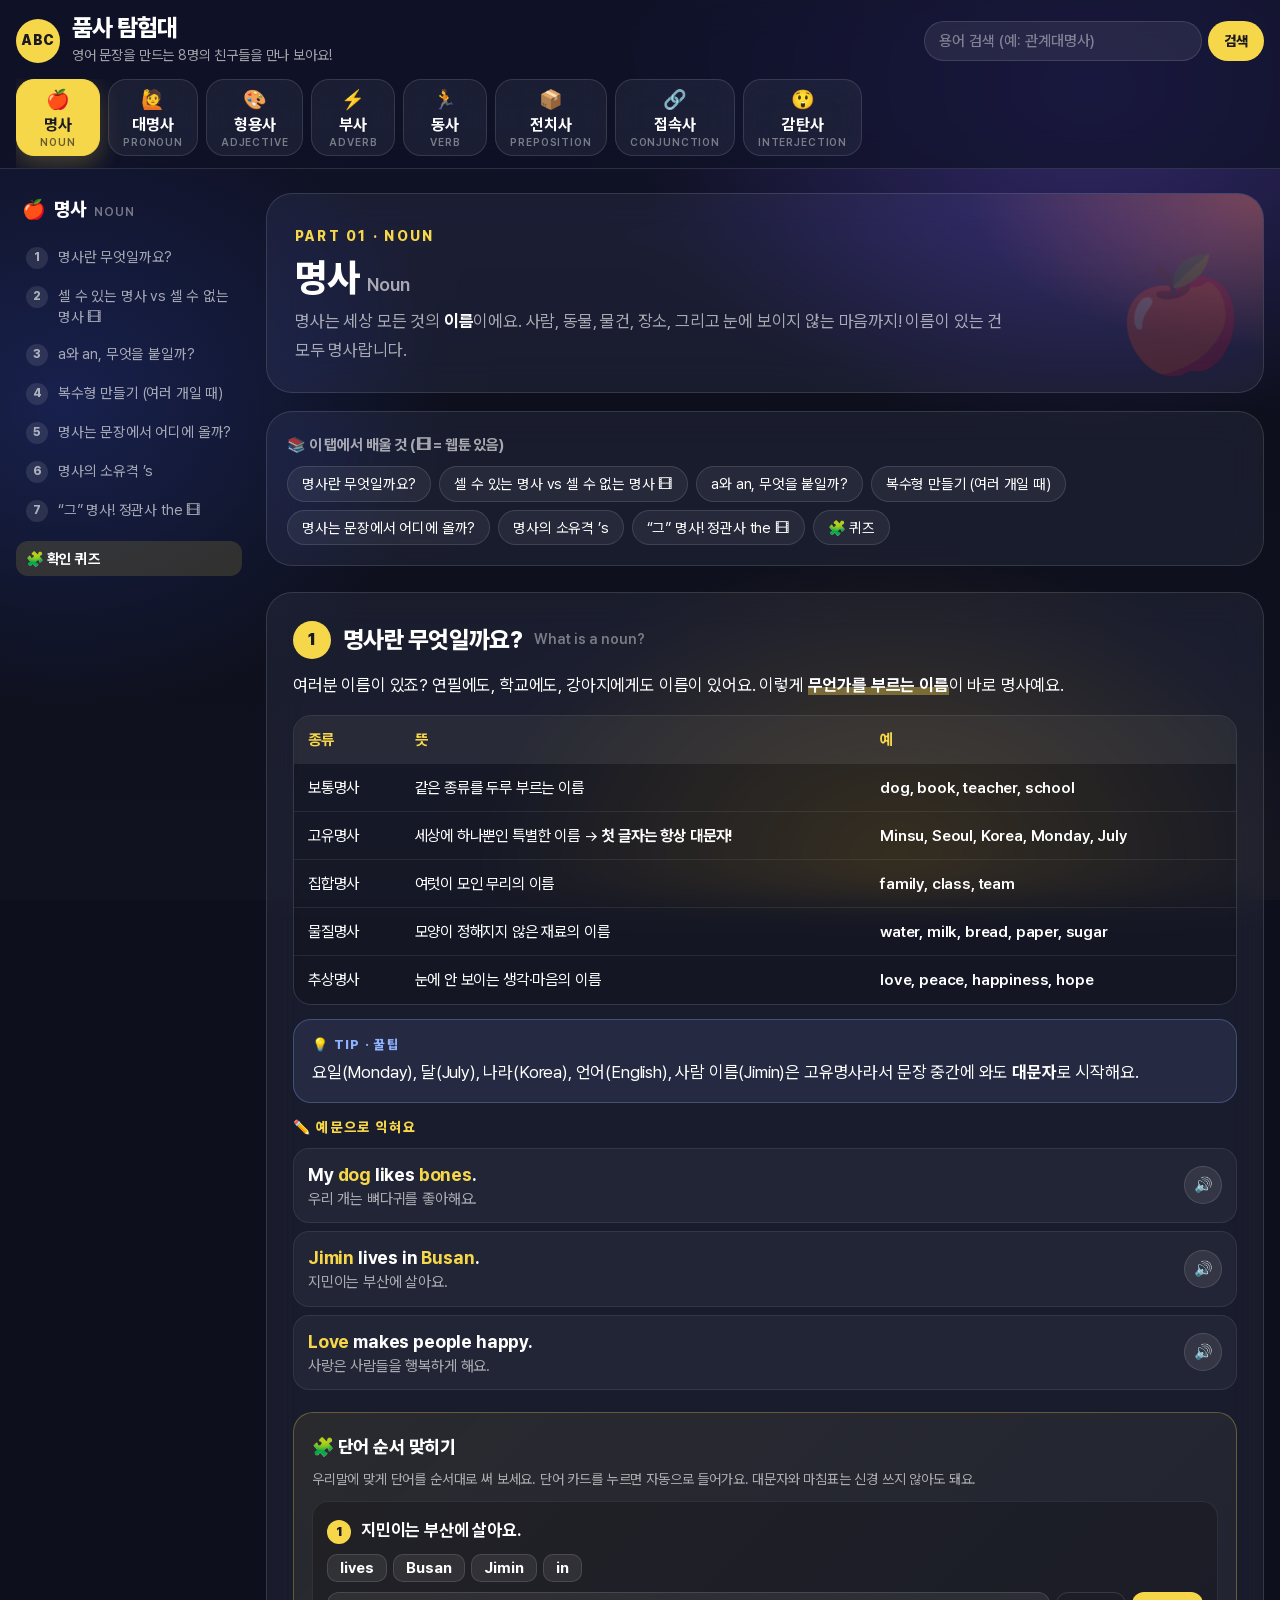
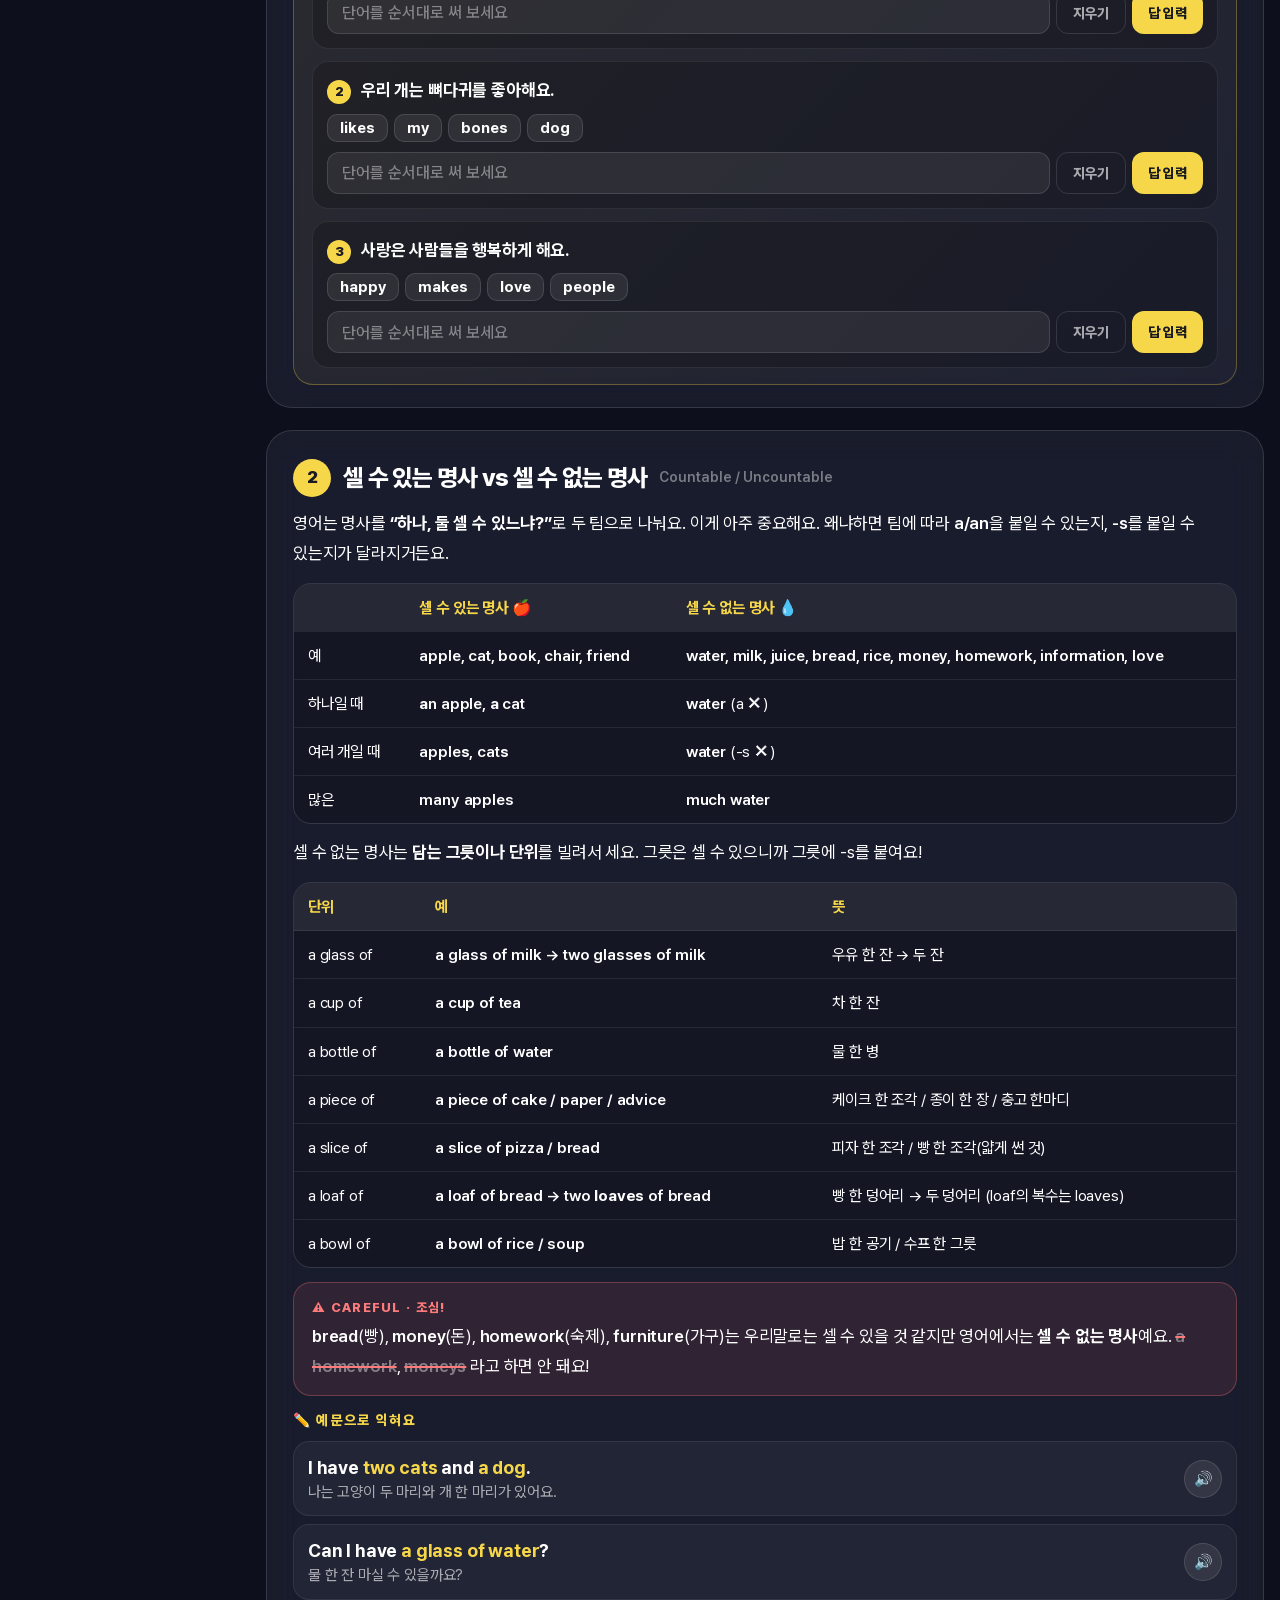
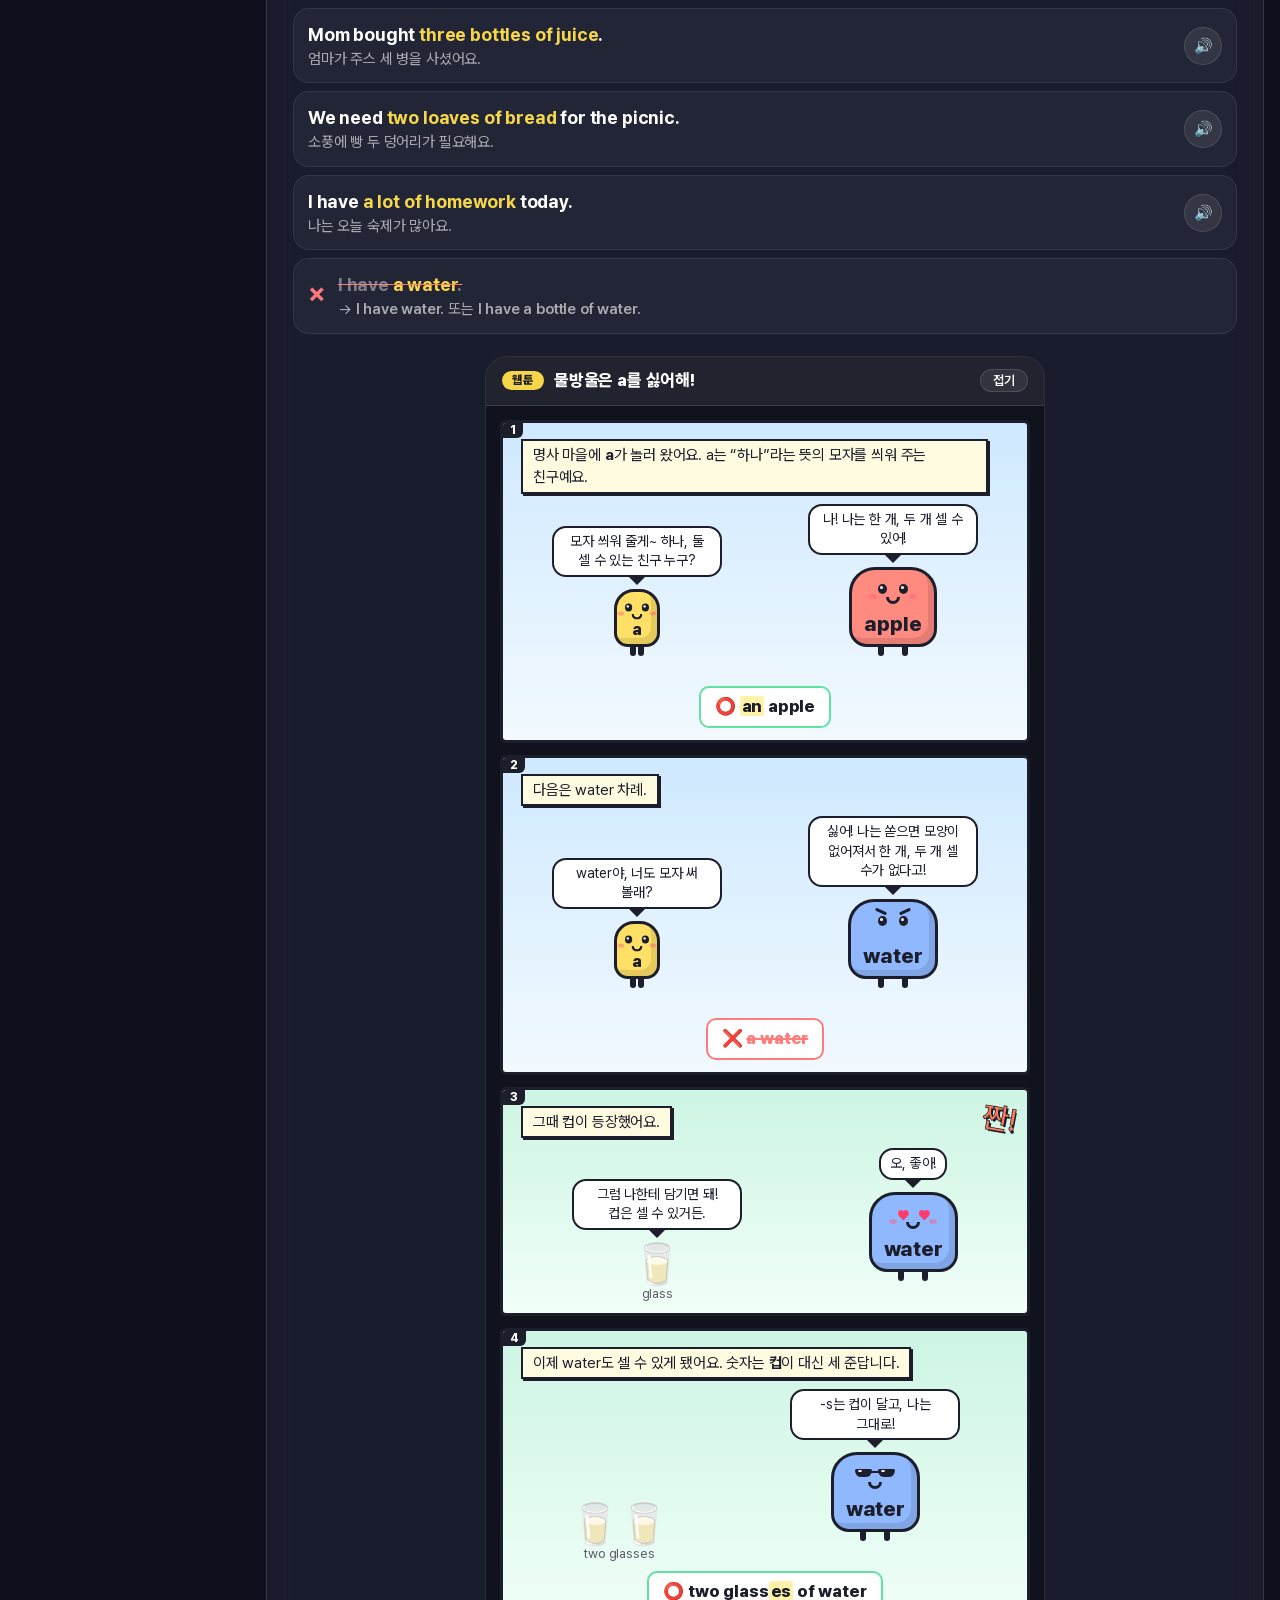
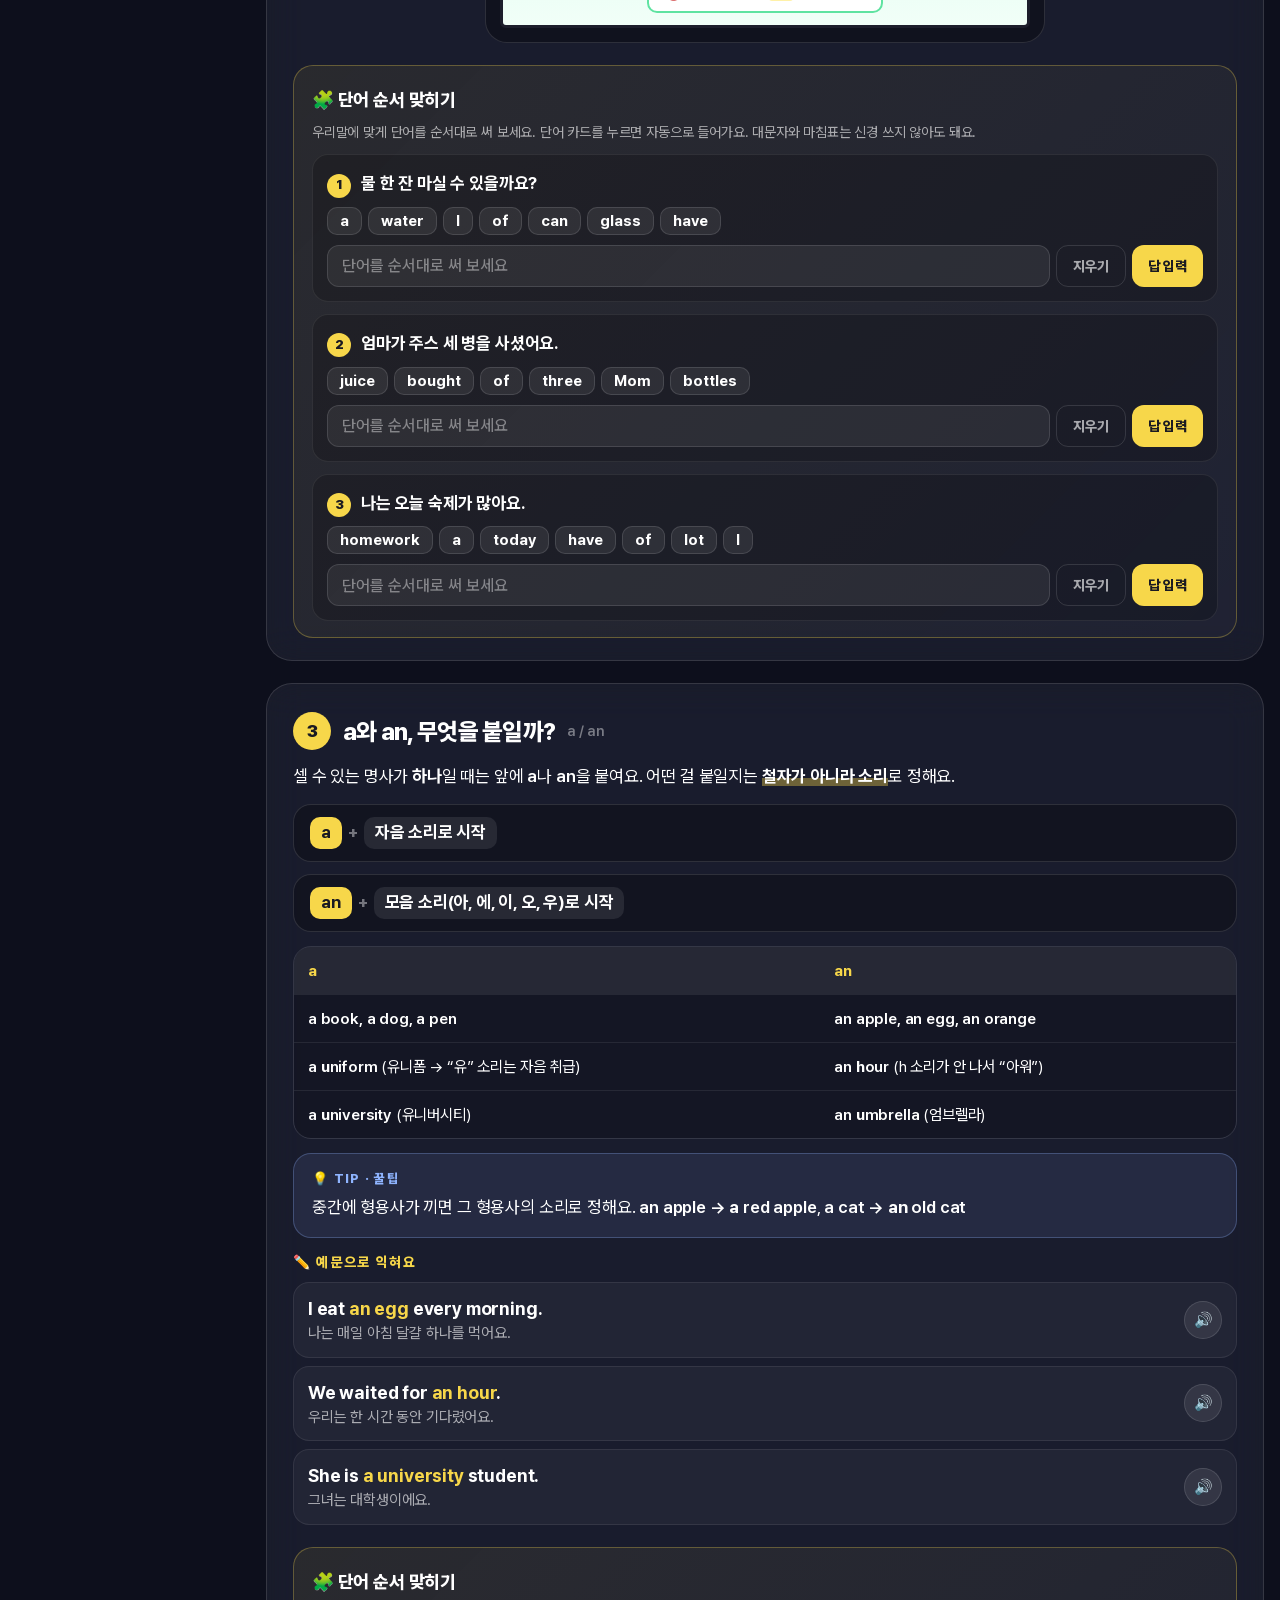
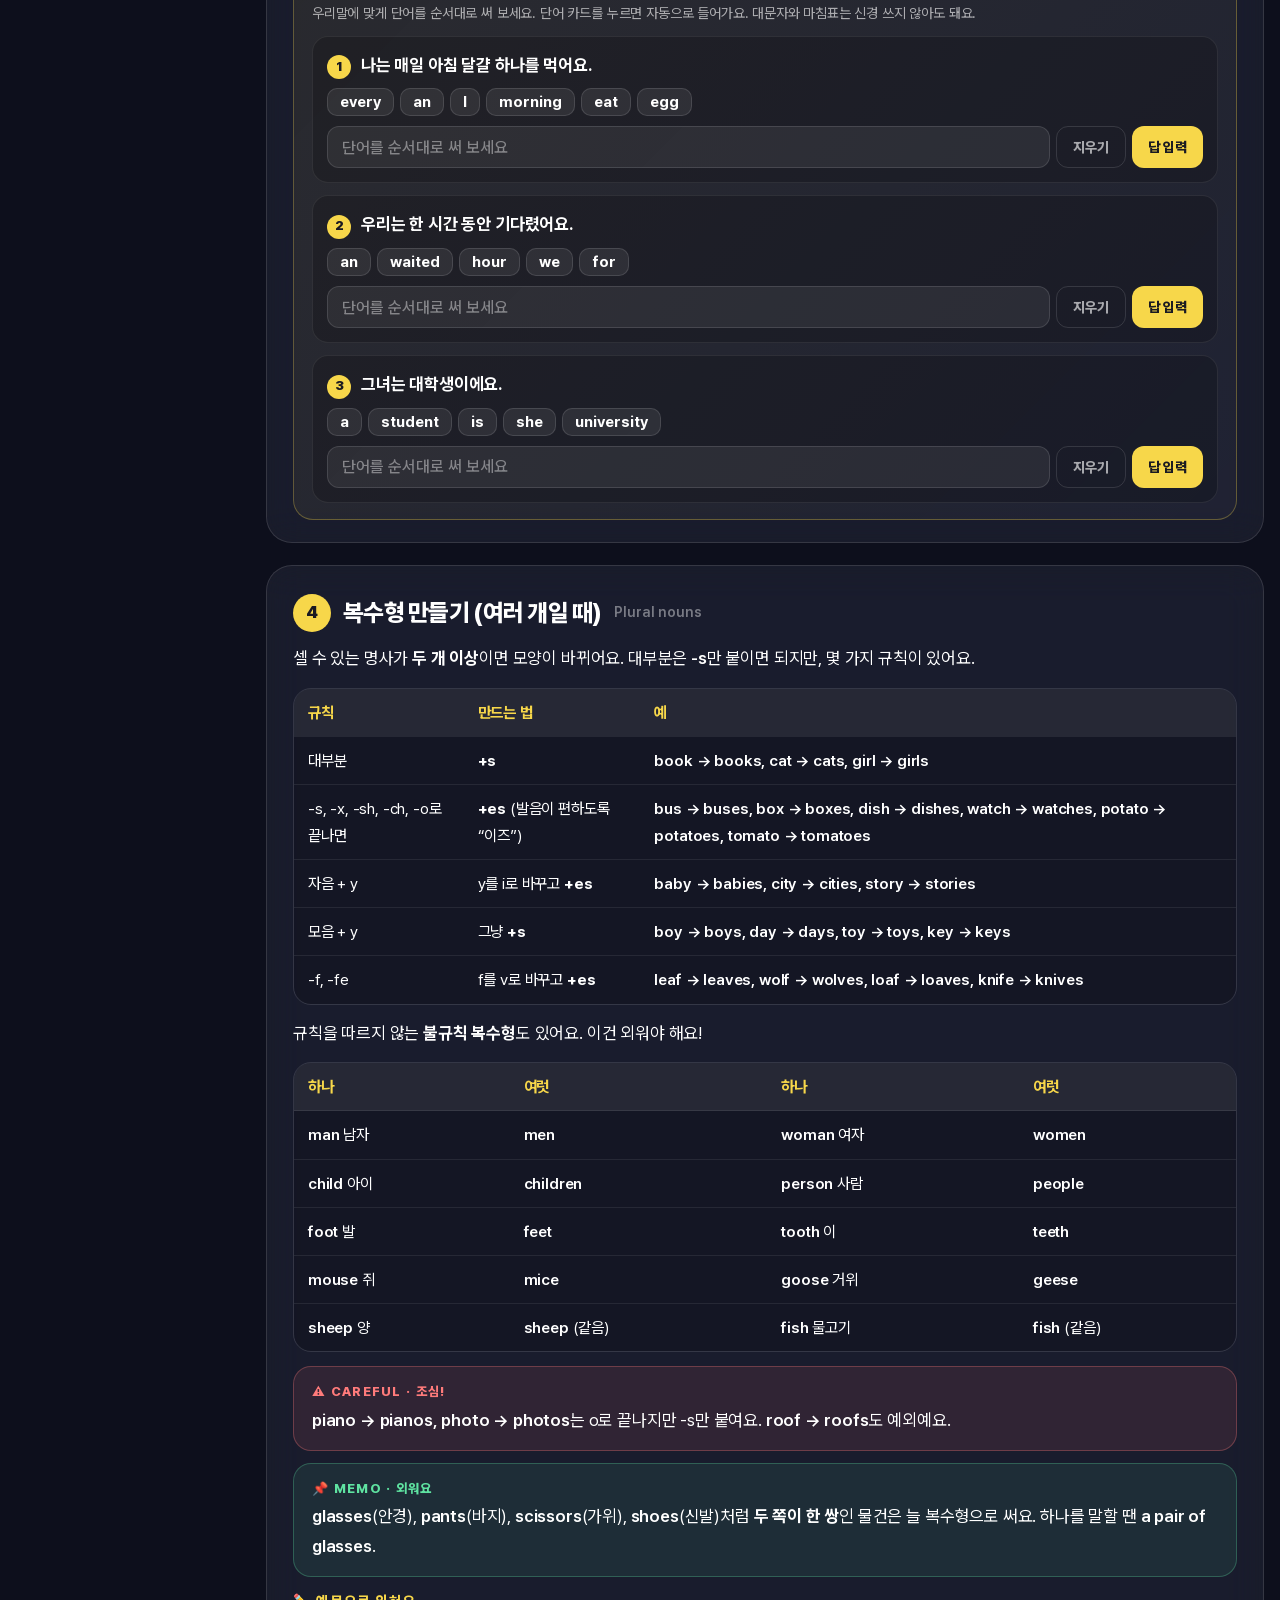
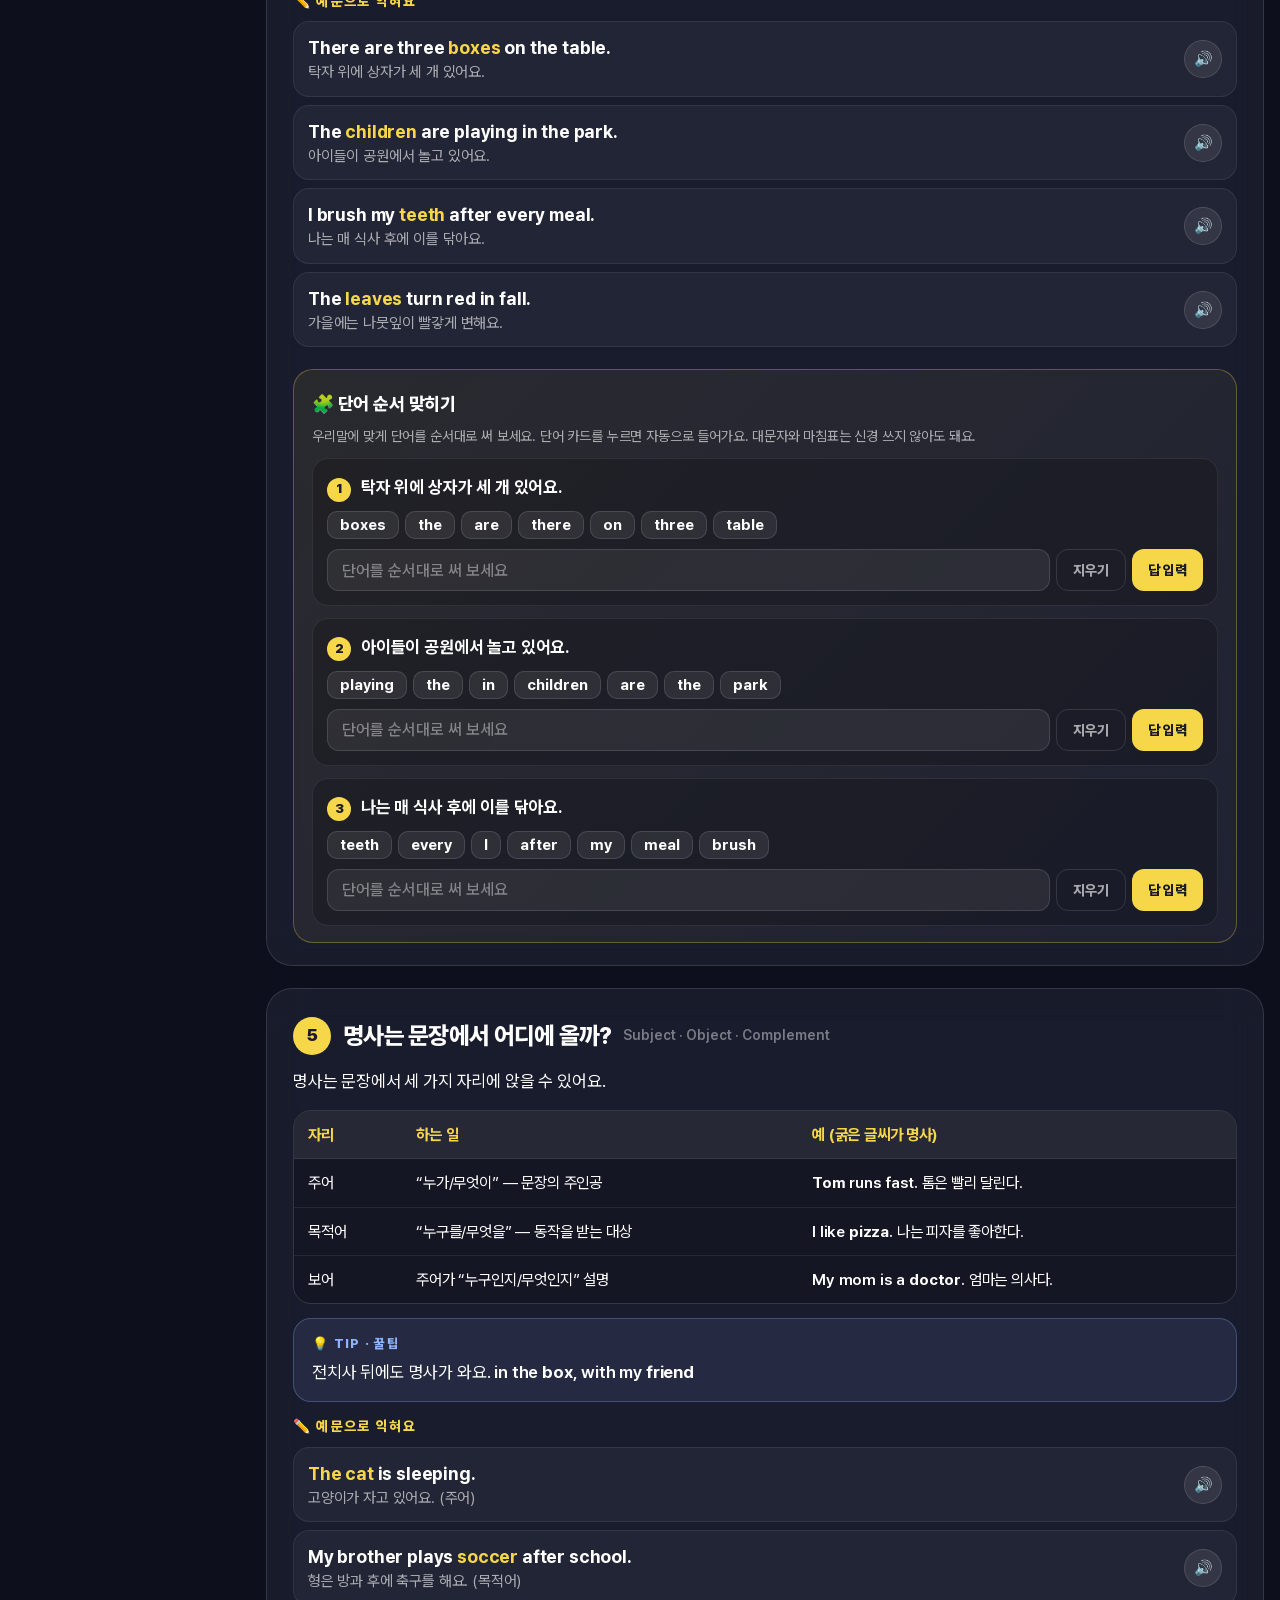
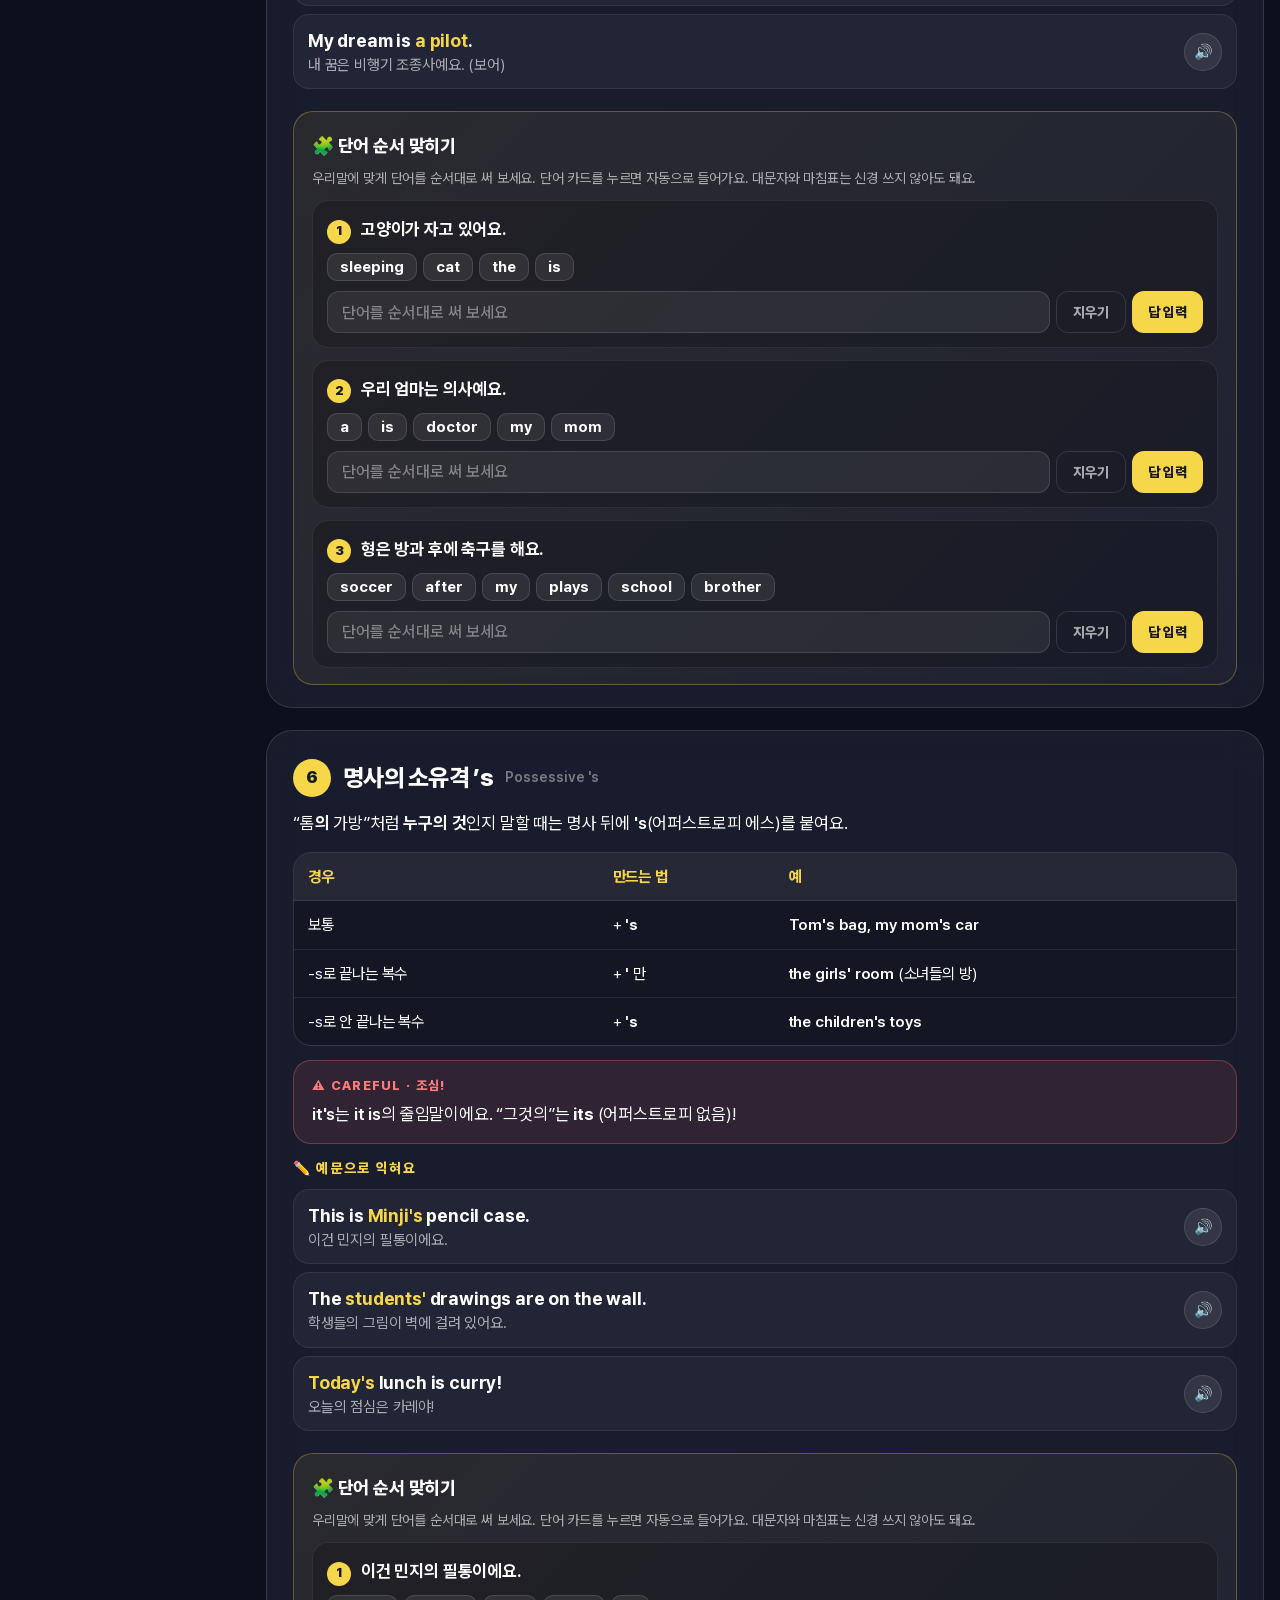
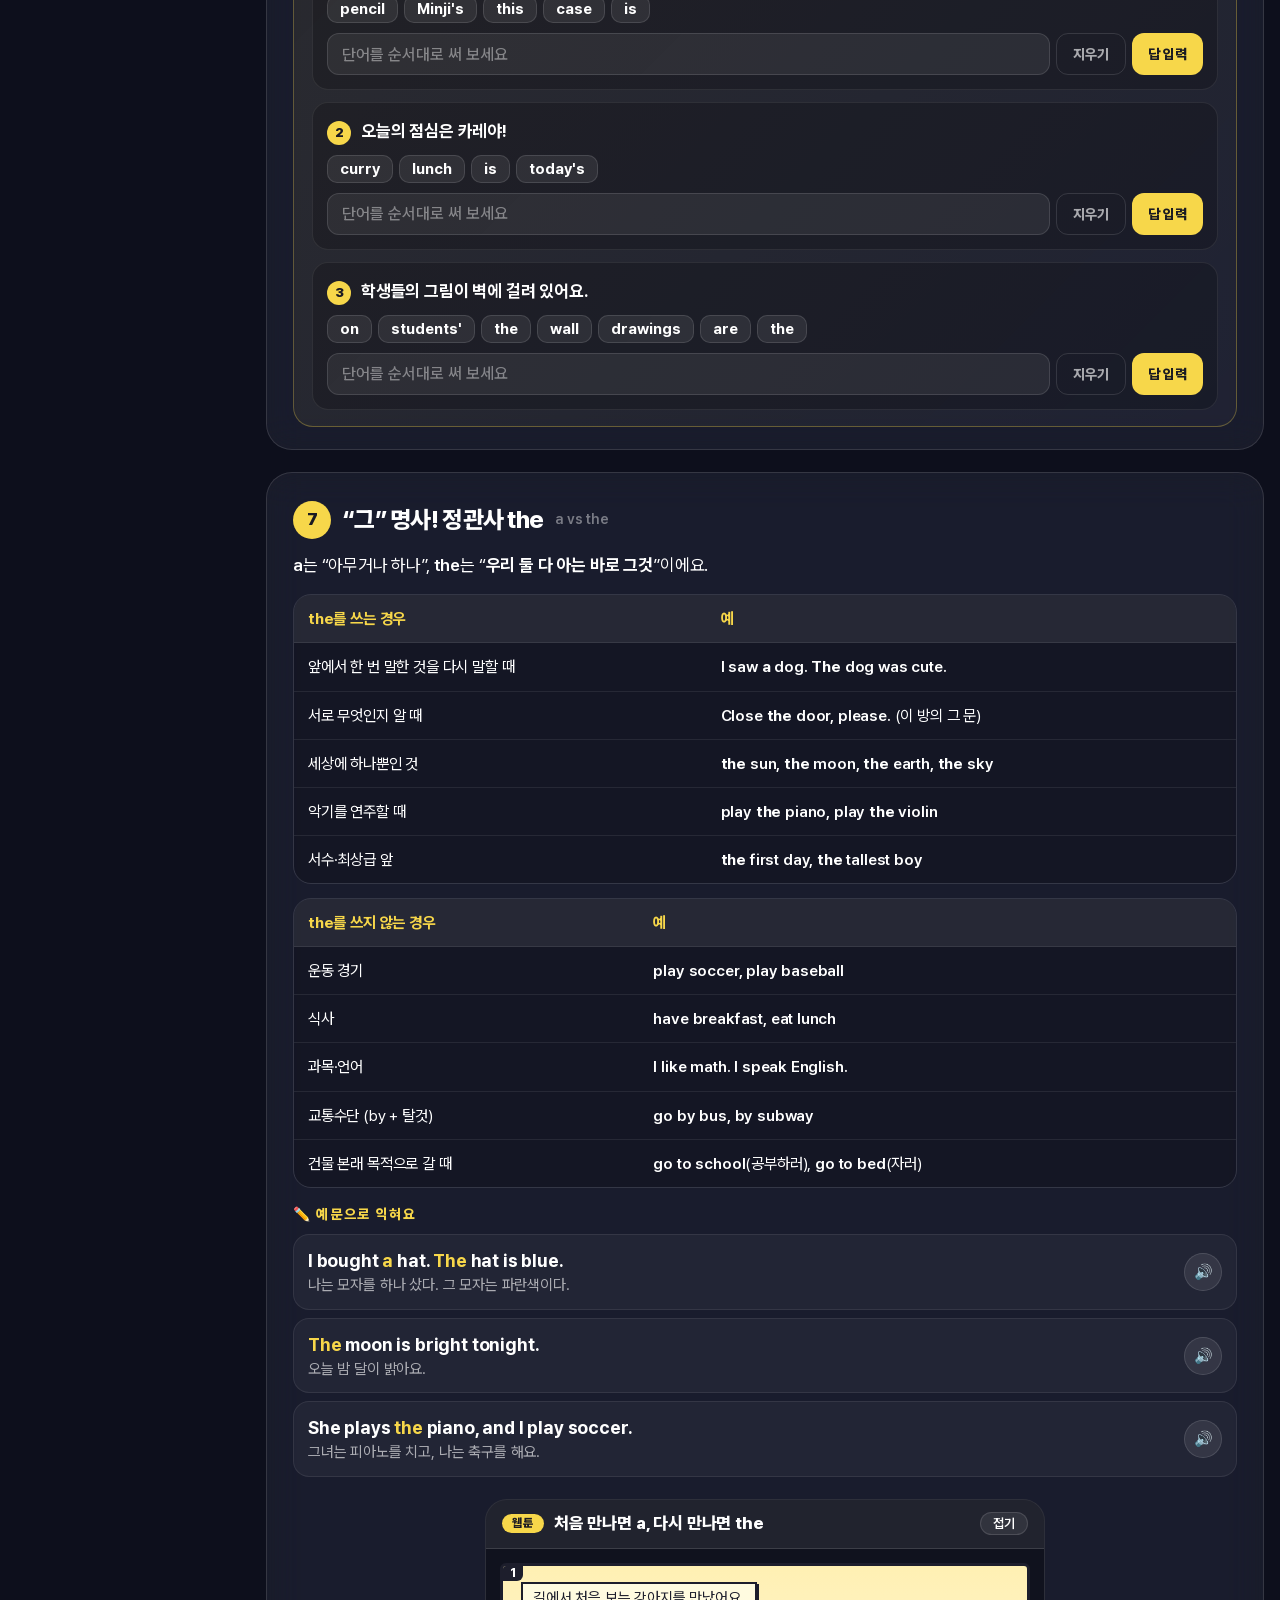
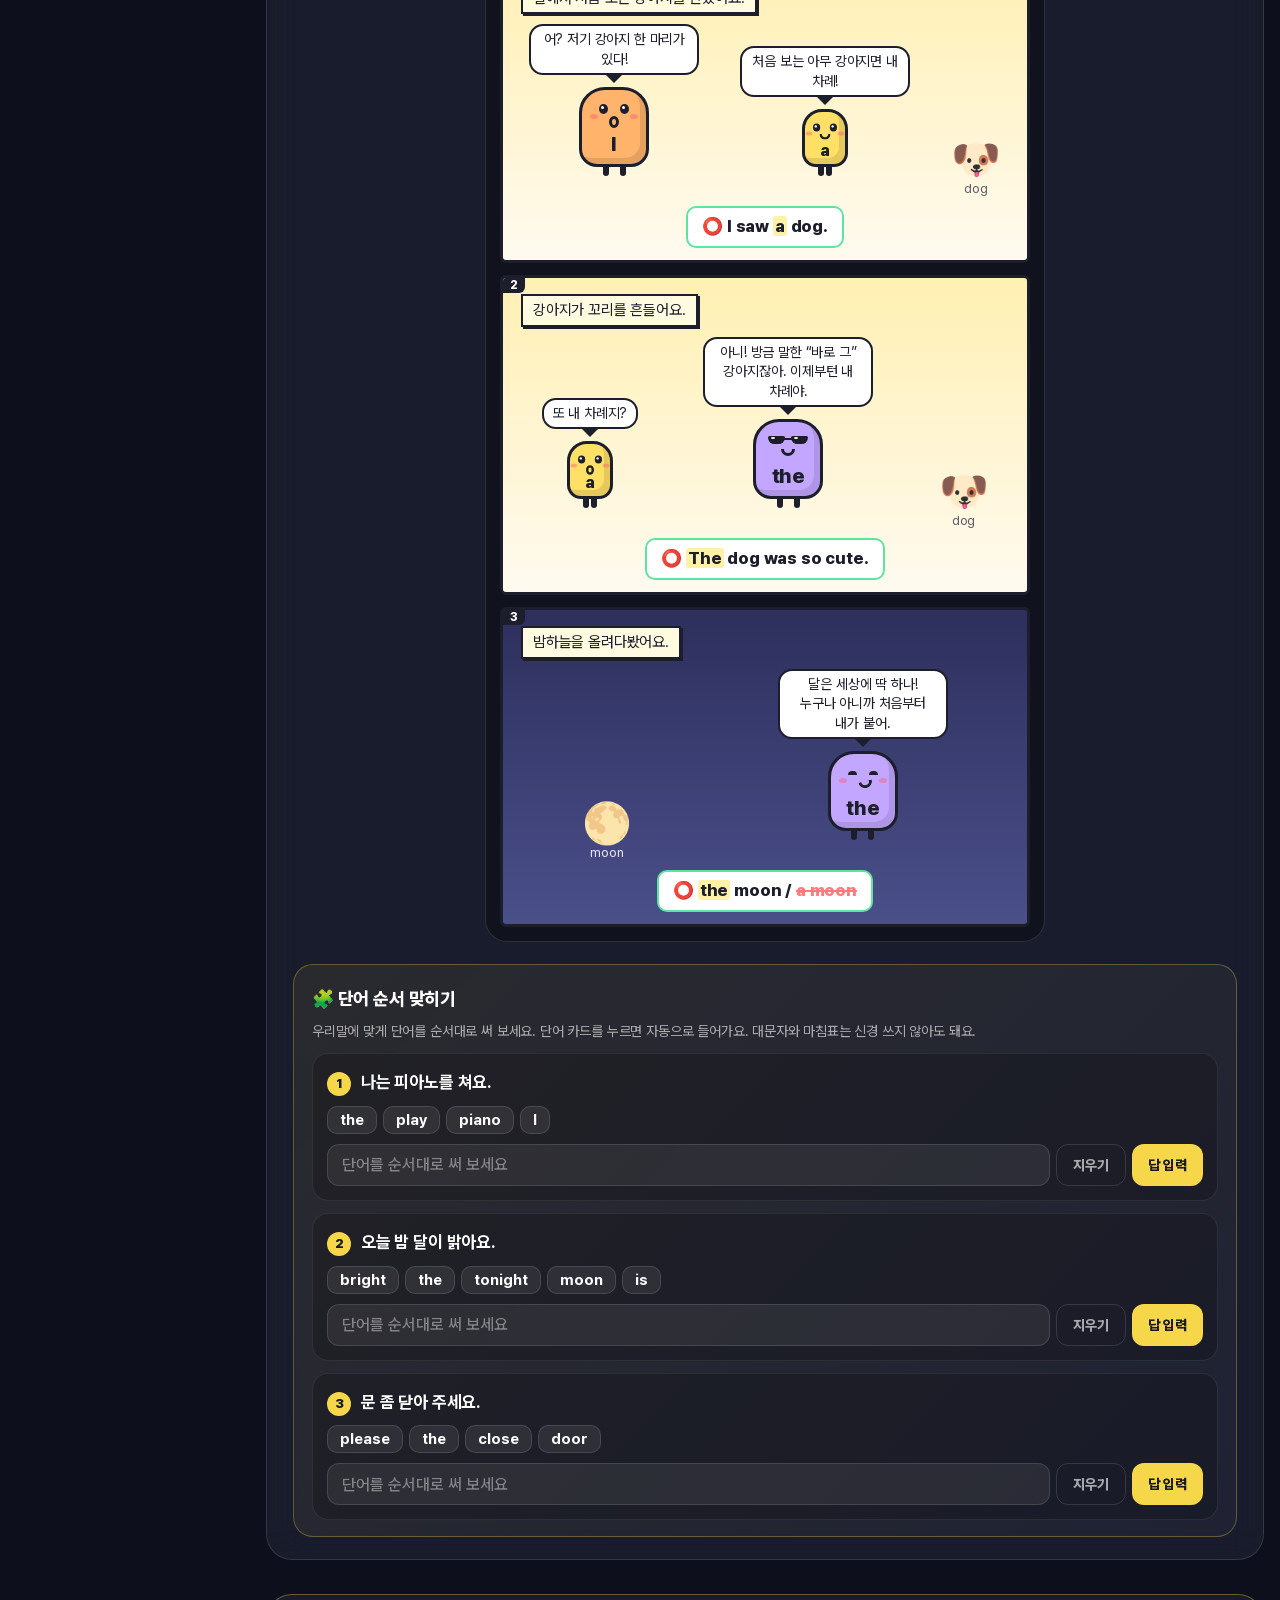
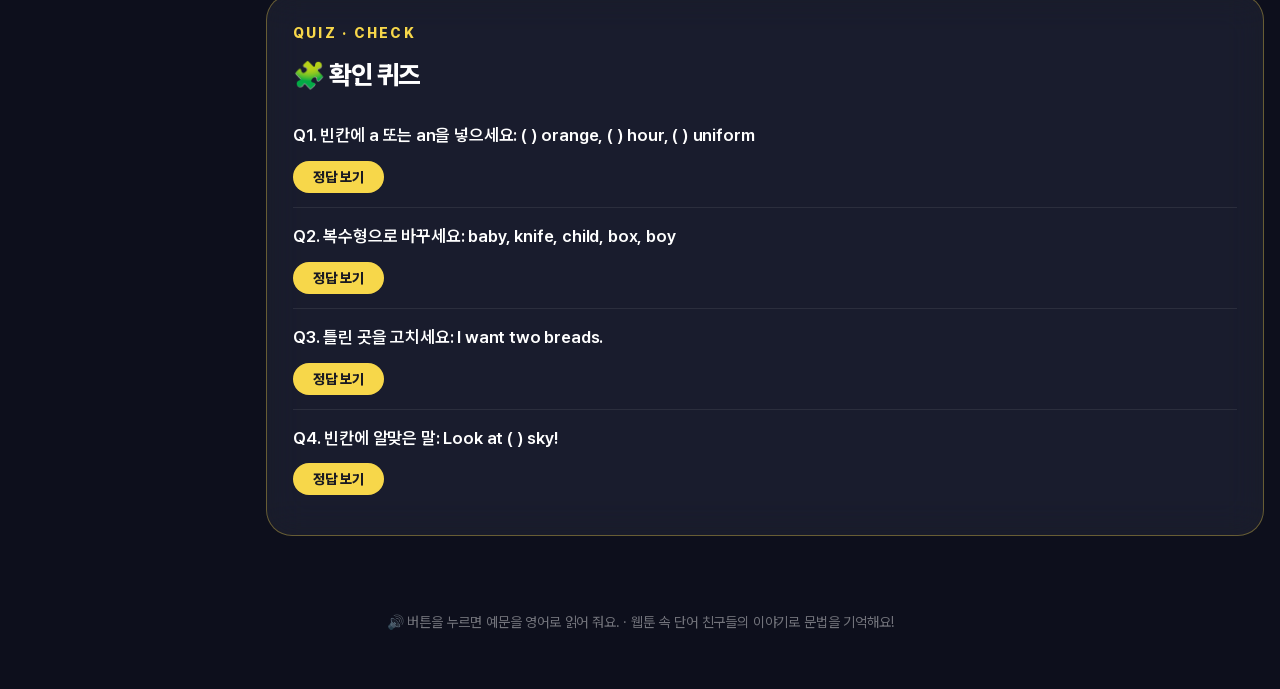
==== commit 9e62390d: "Add unscramble exercises to every chapter of every tab Three word-order questions at the end of each" ====
--- a/index.html
+++ b/index.html
@@ -60,6 +60,7 @@
 <script src="js/data/06-preposition.js"></script>
 <script src="js/data/07-conjunction.js"></script>
 <script src="js/data/08-interjection.js"></script>
+<script src="js/data/unscramble.js"></script>
 <script src="js/app.js"></script>
 <script src="js/search.js"></script>
 <script src="js/pwa.js"></script>
--- a/css/style.css
+++ b/css/style.css
@@ -225,7 +225,7 @@
   backdrop-filter: var(--blur); -webkit-backdrop-filter: var(--blur);
   border-radius: var(--radius);
   padding: 28px 26px 22px; margin-bottom: 22px;
-  scroll-margin-top: 170px;
+  scroll-margin-top: calc(var(--header-h, 170px) + 12px);
 }
 .section > h3 {
   margin: 0 0 12px; font-size: 24px; line-height: 1.4;
@@ -530,7 +530,7 @@
   .tab { min-width: 70px; padding: 6px 10px 4px; font-size: 14.5px; }
   .hero { padding: 24px 20px 20px; }
   .hero h2 { font-size: 30px; }
-  .section { padding: 22px 16px 16px; scroll-margin-top: 140px; }
+  .section { padding: 22px 16px 16px; }
   .section > h3 { font-size: 21px; }
   .group-banner { padding: 16px 18px; }
   .group-banner h2 { font-size: 23px; }
@@ -600,3 +600,50 @@
   .search input, .search button { height: 38px; }
 }
 .search-panel[hidden] { display: none; }
+.group-banner, .quiz { scroll-margin-top: calc(var(--header-h, 170px) + 12px); }
+
+/* ===== 단어 순서 맞히기 (언스크램블) ===== */
+.unscramble {
+  margin-top: 22px; padding: 18px 18px 8px;
+  border-radius: 20px; border: 1px solid rgba(247, 215, 74, .3);
+  background: linear-gradient(135deg, rgba(247, 215, 74, .08), rgba(255, 255, 255, .03));
+}
+.us-title { margin: 0 !important; font-weight: 800; font-size: 18px; }
+.us-help { margin: 4px 0 10px !important; color: var(--text-soft); font-size: 14px; }
+.us-list { list-style: none; margin: 0; padding: 0 !important; display: grid; gap: 12px; }
+.us-item { padding: 14px; margin: 0 !important; border-radius: 16px; background: rgba(0, 0, 0, .2); border: 1px solid rgba(255, 255, 255, .08); }
+.us-item.us-ok { border-color: rgba(95, 227, 161, .5); }
+.us-item.us-no-ok { border-color: rgba(255, 123, 123, .5); }
+.us-ko { display: flex; gap: 10px; align-items: baseline; margin: 0 0 8px !important; font-weight: 700; }
+.us-no { flex: 0 0 auto; display: grid; place-items: center; width: 24px; height: 24px; border-radius: 50%; background: var(--yellow); color: var(--yellow-ink); font-size: 13px; font-weight: 900; }
+.us-words { display: flex; flex-wrap: wrap; gap: 6px; margin-bottom: 10px; }
+.us-chip {
+  padding: 4px 12px; border-radius: 10px; cursor: pointer;
+  border: 1px solid var(--glass-line); background: rgba(255, 255, 255, .08); color: var(--text);
+  font: 700 15px var(--font);
+}
+.us-chip:hover { background: rgba(247, 215, 74, .2); }
+.us-row { display: grid; grid-template-columns: minmax(0, 1fr) auto auto; gap: 6px; }
+@media (max-width: 640px) {
+  .us-row { grid-template-columns: 1fr 1fr; }
+  .us-row .us-input { grid-column: 1 / -1; }
+}
+.us-input {
+  width: 100%; min-width: 0; height: 42px; padding: 0 14px;
+  border-radius: 12px; border: 1px solid var(--glass-line);
+  background: rgba(255, 255, 255, .07); color: var(--text); font: 600 16px var(--font);
+}
+.us-input::placeholder { color: var(--text-dim); font-weight: 500; }
+.us-input:focus { outline: 2px solid var(--yellow); outline-offset: 1px; }
+.us-clear, .us-check, .us-show { height: 42px; padding: 0 16px; border-radius: 12px; cursor: pointer; font: 800 14px var(--font); }
+.us-clear { border: 1px solid var(--glass-line); background: transparent; color: var(--text-soft); }
+.us-check { border: 0; background: var(--yellow); color: var(--yellow-ink); }
+.us-chip:focus-visible, .us-clear:focus-visible, .us-check:focus-visible, .us-show:focus-visible { outline: 2px solid var(--yellow); outline-offset: 2px; }
+.us-result { margin-top: 8px; font-weight: 700; display: flex; flex-wrap: wrap; align-items: center; gap: 8px; }
+.us-result:empty { display: none; }
+.us-result.ok { color: var(--good); }
+.us-result.no { color: var(--bad); }
+.us-result .en { color: var(--text); }
+.us-show { height: 32px; padding: 0 12px; border: 1px solid var(--glass-line); background: rgba(255, 255, 255, .08); color: var(--text); font-size: 13px; }
+.us-answer { color: var(--text); }
+.us-answer[hidden], .us-show[hidden] { display: none; }
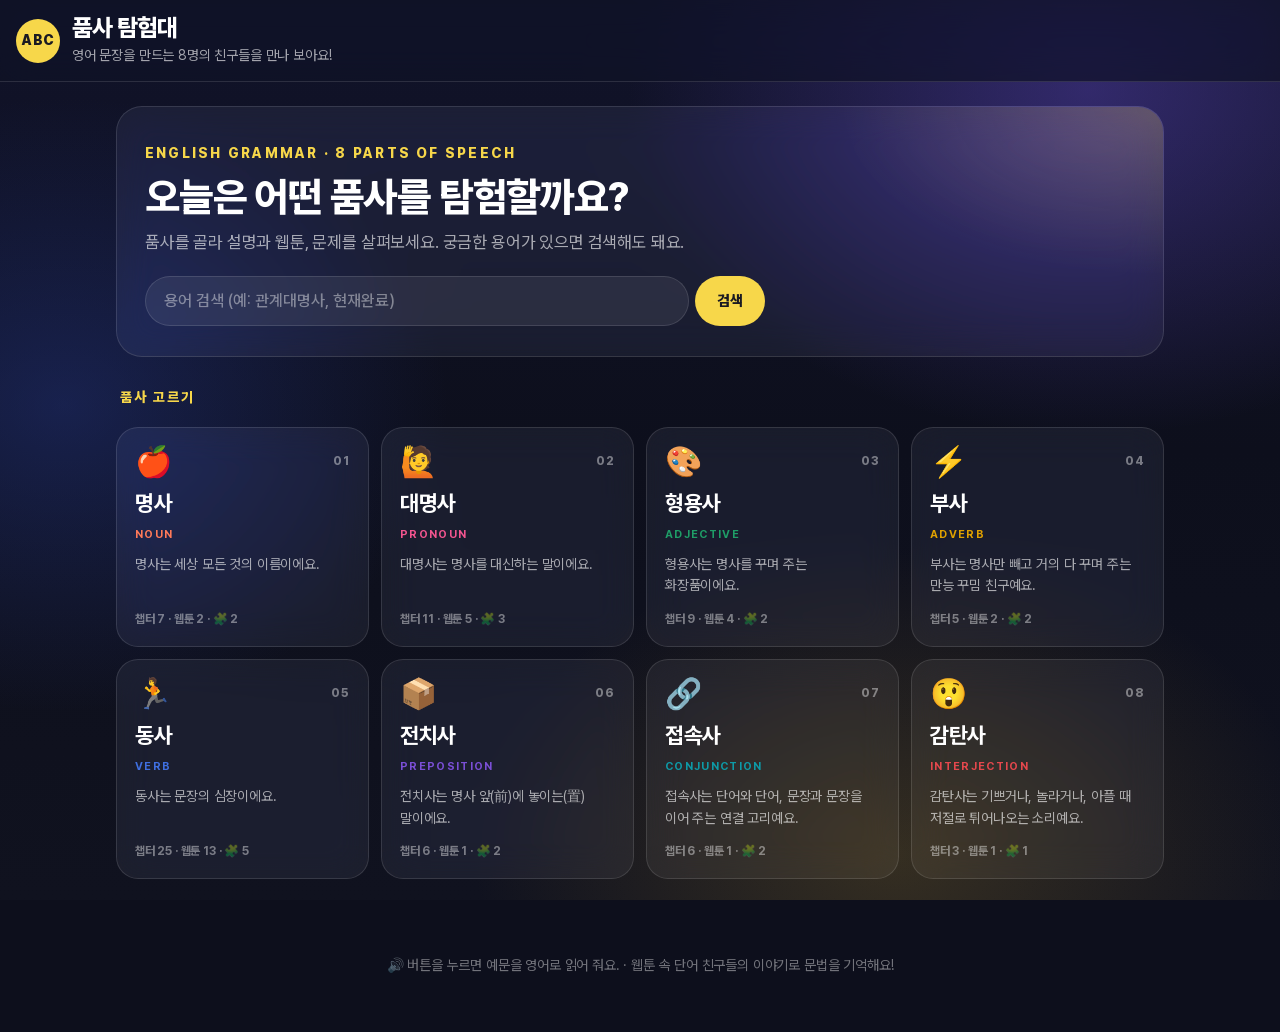
==== commit 224b6bf0: "Add a start page for choosing a part of speech and searching - New start page with the term search a" ====
--- a/index.html
+++ b/index.html
@@ -18,18 +18,16 @@
 <body>
 <header class="site-header">
   <div class="brand">
-    <span class="brand-logo">ABC</span>
-    <div>
-      <h1>품사 탐험대</h1>
-      <p>영어 문장을 만드는 8명의 친구들을 만나 보아요!</p>
-    </div>
-    <form class="search" id="searchForm" role="search" autocomplete="off">
-      <label class="sr-only" for="searchInput">용어 검색</label>
-      <input id="searchInput" type="search" placeholder="용어 검색 (예: 관계대명사)" enterkeyhint="search" spellcheck="false">
-      <button type="submit">검색</button>
-    </form>
+    <a class="brand-link" href="#home" aria-label="품사 탐험대 처음 화면">
+      <span class="brand-logo">ABC</span>
+      <div>
+        <h1>품사 탐험대</h1>
+        <p>영어 문장을 만드는 8명의 친구들을 만나 보아요!</p>
+      </div>
+    </a>
+    <span class="crumb" id="crumb"></span>
+    <a class="home-btn" href="#home">🏠 처음으로</a>
   </div>
-  <nav class="tabs" id="tabs" role="tablist" aria-label="8품사"></nav>
 </header>
 
 <div class="layout">
--- a/css/style.css
+++ b/css/style.css
@@ -199,6 +199,8 @@
 }
 .toc a:hover { background: var(--yellow); color: var(--yellow-ink); border-color: var(--yellow); }
 .toc a.has-toon::after { content: " 🎞"; }
+.toc a.has-us::after { content: " 🧩"; }
+.toc a.has-toon.has-us::after { content: " 🎞 🧩"; }
 .toc .toc-group {
   width: 100%; margin-top: 6px; color: var(--yellow);
   font-weight: 800; font-size: 13px; letter-spacing: .14em; text-transform: uppercase;
@@ -618,16 +620,11 @@
 .us-no { flex: 0 0 auto; display: grid; place-items: center; width: 24px; height: 24px; border-radius: 50%; background: var(--yellow); color: var(--yellow-ink); font-size: 13px; font-weight: 900; }
 .us-words { display: flex; flex-wrap: wrap; gap: 6px; margin-bottom: 10px; }
 .us-chip {
-  padding: 4px 12px; border-radius: 10px; cursor: pointer;
-  border: 1px solid var(--glass-line); background: rgba(255, 255, 255, .08); color: var(--text);
-  font: 700 15px var(--font);
-}
-.us-chip:hover { background: rgba(247, 215, 74, .2); }
-.us-row { display: grid; grid-template-columns: minmax(0, 1fr) auto auto; gap: 6px; }
-@media (max-width: 640px) {
-  .us-row { grid-template-columns: 1fr 1fr; }
-  .us-row .us-input { grid-column: 1 / -1; }
-}
+  padding: 4px 12px; border-radius: 10px;
+  border: 1px dashed var(--glass-line); background: rgba(255, 255, 255, .05); color: var(--text);
+  font: 700 15px var(--font); user-select: none;
+}
+.us-row { display: grid; grid-template-columns: minmax(0, 1fr) auto; gap: 6px; }
 .us-input {
   width: 100%; min-width: 0; height: 42px; padding: 0 14px;
   border-radius: 12px; border: 1px solid var(--glass-line);
@@ -647,3 +644,67 @@
 .us-show { height: 32px; padding: 0 12px; border: 1px solid var(--glass-line); background: rgba(255, 255, 255, .08); color: var(--text); font-size: 13px; }
 .us-answer { color: var(--text); }
 .us-answer[hidden], .us-show[hidden] { display: none; }
+.unscramble.bare { margin-top: 0; padding: 0; border: 0; background: none; }
+.section.review { border-color: rgba(247, 215, 74, .35); }
+
+/* ===== 헤더: 처음으로 ===== */
+.brand-link { display: flex; align-items: center; gap: 12px; color: inherit; text-decoration: none; min-width: 0; }
+.brand-link:focus-visible, .home-btn:focus-visible, .pos-card:focus-visible { outline: 2px solid var(--yellow); outline-offset: 3px; border-radius: 14px; }
+.brand { padding-bottom: 14px; }
+.crumb { flex: 1; min-width: 0; font-weight: 800; font-size: 17px; color: var(--text-soft); padding-left: 14px; border-left: 1px solid var(--glass-line); white-space: nowrap; overflow: hidden; text-overflow: ellipsis; }
+.crumb:empty { border: 0; }
+.home-btn {
+  flex: 0 0 auto; display: inline-flex; align-items: center; height: 40px; padding: 0 16px;
+  border-radius: 999px; border: 1px solid var(--glass-line); background: rgba(255, 255, 255, .08);
+  color: var(--text); text-decoration: none; font-weight: 800; font-size: 14px;
+}
+.home-btn:hover { background: var(--yellow); color: var(--yellow-ink); border-color: var(--yellow); }
+.is-home .home-btn, .is-home .side, .is-home .side-btn, .is-home .side-backdrop { display: none; }
+
+/* ===== 시작 페이지 ===== */
+.home { display: grid; gap: 18px; }
+.home-hero {
+  position: relative; overflow: hidden; border-radius: var(--radius);
+  padding: 34px 28px 30px; background: var(--glass); border: 1px solid var(--glass-line);
+  backdrop-filter: var(--blur); -webkit-backdrop-filter: var(--blur);
+}
+.home-hero::before {
+  content: ""; position: absolute; inset: 0; pointer-events: none;
+  background: radial-gradient(460px 240px at 100% 0%, rgba(247, 215, 74, .22), transparent 70%);
+}
+.home-hero h2 { position: relative; margin: 0 0 6px; font-size: clamp(28px, 5vw, 40px); line-height: 1.25; text-wrap: balance; }
+.home-hero > p:not(.eyebrow) { position: relative; margin: 0 0 18px; color: var(--text-soft); max-width: 60ch; }
+.home-search { position: relative; max-width: 620px; }
+.home-search input { height: 50px; font-size: 16px; padding: 0 18px; }
+.home-search button { height: 50px; padding: 0 22px; font-size: 15px; }
+.home-sub { margin: 10px 4px 0; font-size: 14px; letter-spacing: .14em; color: var(--yellow); text-transform: uppercase; }
+.pos-grid { display: grid; grid-template-columns: repeat(4, minmax(0, 1fr)); gap: 12px; }
+.pos-card {
+  display: flex; flex-direction: column; gap: 2px; min-width: 0;
+  padding: 18px 18px 16px; border-radius: 22px; text-decoration: none; color: var(--text);
+  background: var(--glass); border: 1px solid var(--glass-line);
+  backdrop-filter: var(--blur); -webkit-backdrop-filter: var(--blur);
+  transition: transform .15s, border-color .15s, background .15s;
+}
+.pos-card:hover { transform: translateY(-2px); border-color: color-mix(in srgb, var(--c) 70%, transparent); background: color-mix(in srgb, var(--c) 12%, rgba(255, 255, 255, .04)); }
+.pos-top { display: flex; justify-content: space-between; align-items: center; margin-bottom: 6px; }
+.pos-icon { font-size: 30px; line-height: 1; }
+.pos-no { font-size: 12px; font-weight: 800; letter-spacing: .1em; color: var(--text-dim); }
+.pos-card strong { font-size: 22px; letter-spacing: -0.02em; }
+.pos-card small { font-size: 11px; font-weight: 700; letter-spacing: .12em; text-transform: uppercase; color: var(--c); }
+.pos-desc { margin-top: 8px; font-size: 14px; line-height: 1.55; color: var(--text-soft); }
+.pos-meta { margin-top: auto; padding-top: 10px; font-size: 12px; font-weight: 700; color: var(--text-dim); }
+
+@media (max-width: 900px) { .pos-grid { grid-template-columns: repeat(2, minmax(0, 1fr)); } }
+@media (max-width: 640px) {
+  .brand { flex-wrap: nowrap; }
+  .crumb { font-size: 15px; padding-left: 10px; }
+  .home-btn { height: 36px; padding: 0 12px; font-size: 13px; }
+  .home-hero { padding: 26px 18px 22px; }
+  .home-search { flex-wrap: nowrap; }
+  .home-search input, .home-search button { height: 46px; }
+  .pos-card { padding: 14px 14px 12px; }
+  .pos-card strong { font-size: 19px; }
+  .pos-desc { font-size: 13px; }
+}
+@media (max-width: 380px) { .brand-link div { display: none; } }
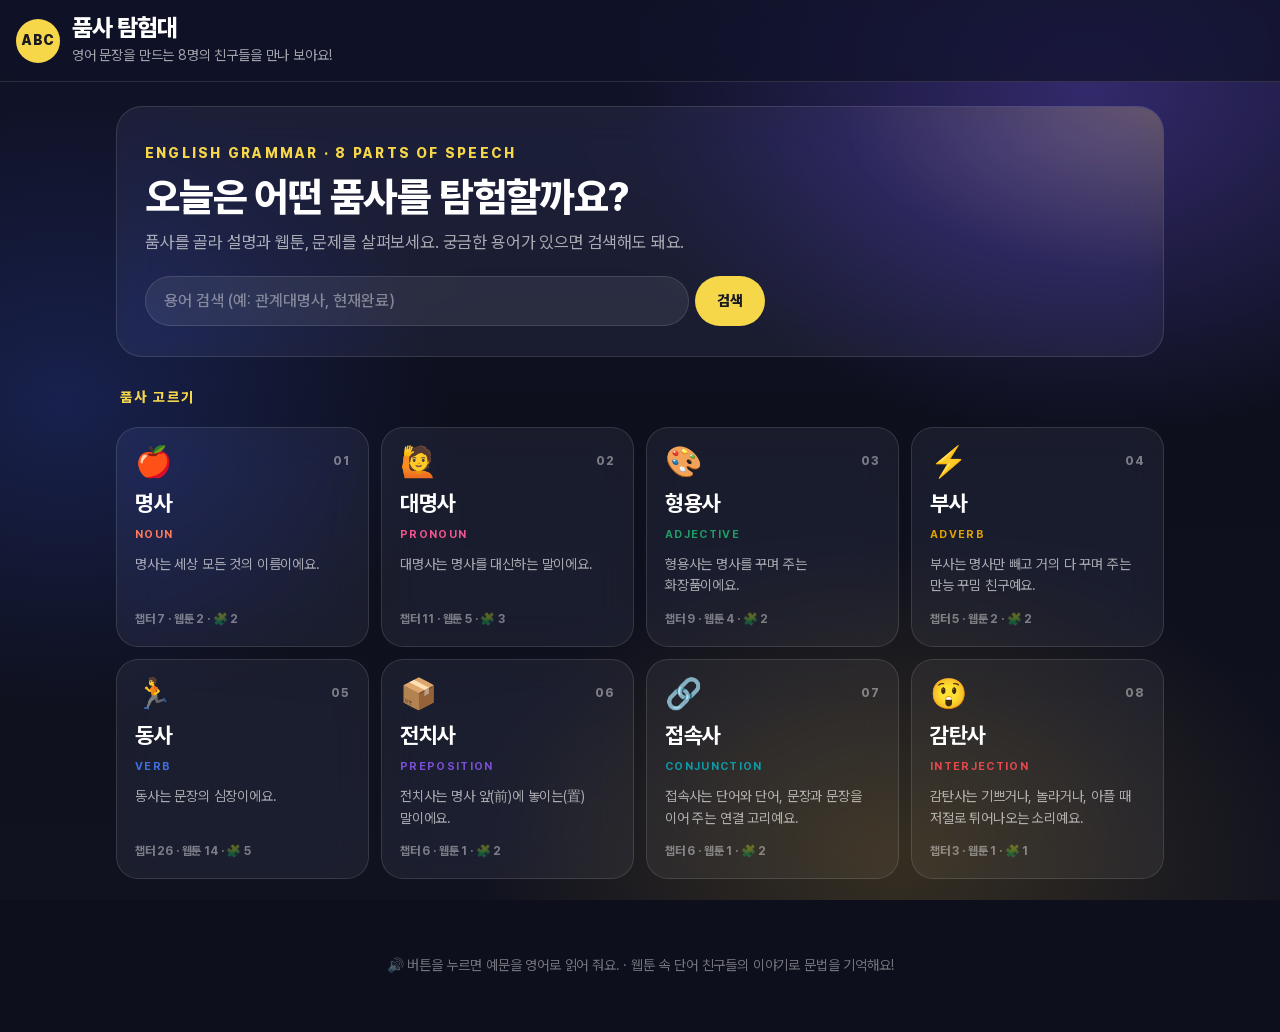
==== commit 9057b147: "Make the check quizzes interactive: O/X buttons and typed answers Quiz questions move to js/data/qui" ====
--- a/index.html
+++ b/index.html
@@ -26,7 +26,10 @@
       </div>
     </a>
     <span class="crumb" id="crumb"></span>
-    <a class="home-btn" href="#home">🏠 처음으로</a>
+    <div class="head-actions">
+      <button type="button" class="icon-btn" id="searchBtn" aria-label="용어 검색" title="용어 검색" aria-haspopup="dialog">🔍</button>
+      <a class="icon-btn home-btn" href="#home" aria-label="처음으로" title="처음으로">🏠</a>
+    </div>
   </div>
 </header>
 
@@ -37,7 +40,13 @@
 <div class="side-backdrop" id="sideBackdrop"></div>
 <div class="search-panel" id="searchPanel" role="dialog" aria-modal="true" aria-labelledby="searchTitle" hidden>
   <div class="search-box">
-    <div class="search-head"><h2 id="searchTitle"></h2><button type="button" class="search-close" id="searchClose" aria-label="검색 결과 닫기">✕</button></div>
+    <form class="search panel-search" id="panelSearchForm" data-search role="search" autocomplete="off">
+      <label class="sr-only" for="panelSearchInput">용어 검색</label>
+      <input id="panelSearchInput" type="search" placeholder="용어 검색 (예: 관계대명사)" enterkeyhint="search" spellcheck="false">
+      <button type="submit">검색</button>
+      <button type="button" class="search-close" id="searchClose" aria-label="검색 닫기">✕</button>
+    </form>
+    <h2 id="searchTitle" class="search-title"></h2>
     <ol class="search-results" id="searchResults"></ol>
   </div>
 </div>
@@ -59,6 +68,7 @@
 <script src="js/data/07-conjunction.js"></script>
 <script src="js/data/08-interjection.js"></script>
 <script src="js/data/unscramble.js"></script>
+<script src="js/data/quiz.js"></script>
 <script src="js/app.js"></script>
 <script src="js/search.js"></script>
 <script src="js/pwa.js"></script>
--- a/css/style.css
+++ b/css/style.css
@@ -708,3 +708,103 @@
   .pos-desc { font-size: 13px; }
 }
 @media (max-width: 380px) { .brand-link div { display: none; } }
+
+/* 아래로 스크롤하면 숨는 헤더 (휴대폰·태블릿) */
+.site-header { transition: transform .25s ease; }
+@media (max-width: 999px) {
+  .header-hidden .site-header { transform: translateY(calc(-100% - env(safe-area-inset-top, 0px))); }
+}
+@media (prefers-reduced-motion: reduce) { .site-header { transition: none; } }
+.us-result.near { color: var(--yellow); }
+.us-item.us-near { border-color: rgba(247, 215, 74, .5); }
+
+/* ===== 품사 페이지 상단 바: 작은 로고 + 🔍 + 🏠 ===== */
+.head-actions { flex: 0 0 auto; display: flex; gap: 8px; }
+.icon-btn {
+  display: grid; place-items: center; width: 40px; height: 40px; padding: 0;
+  border-radius: 50%; border: 1px solid var(--glass-line); background: rgba(255, 255, 255, .08);
+  color: var(--text); text-decoration: none; font-size: 18px; line-height: 1; cursor: pointer;
+}
+.icon-btn:hover { background: rgba(247, 215, 74, .25); border-color: var(--yellow); }
+.icon-btn:focus-visible { outline: 2px solid var(--yellow); outline-offset: 2px; }
+.home-btn.icon-btn { height: 40px; padding: 0; }
+.is-home .head-actions { display: none; }
+body:not(.is-home) .brand-logo { width: 34px; height: 34px; font-size: 11px; }
+body:not(.is-home) .brand h1 { font-size: 18px; }
+body:not(.is-home) .brand p { display: none; }
+body:not(.is-home) .brand { gap: 10px; padding-bottom: 10px; }
+body:not(.is-home) .site-header { padding-top: 10px; }
+body:not(.is-home) .crumb { font-size: 15px; padding-left: 10px; }
+
+/* 검색 창 위쪽의 검색칸 */
+.panel-search { display: flex; gap: 6px; padding: 14px; border-bottom: 1px solid var(--glass-line); flex: 0 0 auto; }
+.panel-search input { height: 44px; }
+.panel-search button[type="submit"] { height: 44px; }
+.panel-search .search-close { flex: 0 0 auto; width: 44px; height: 44px; }
+.search-title { margin: 0; padding: 12px 18px 0; font-size: 16px; }
+.search-title:empty { display: none; }
+.search-title span { color: var(--yellow); }
+@media (max-width: 640px) {
+  body:not(.is-home) .brand-logo { width: 32px; height: 32px; font-size: 10px; }
+  body:not(.is-home) .brand h1 { font-size: 16px; }
+  .icon-btn { width: 36px; height: 36px; font-size: 16px; }
+  .home-btn.icon-btn { height: 36px; }
+  .search-panel { padding-top: calc(16px + env(safe-area-inset-top, 0px)); }
+}
+.search-box .panel-search { order: -1; flex: 0 0 auto; }
+.panel-search .search-close { background: rgba(255, 255, 255, .08); color: var(--text); border: 1px solid var(--glass-line); border-radius: 50%; padding: 0; font-weight: 700; }
+
+/* 품사 페이지 상단 바 높이를 약 70%로 (57px → 약 40px) */
+body:not(.is-home) .site-header { padding-top: 5px; }
+body:not(.is-home) .brand { padding-bottom: 5px; gap: 8px; }
+body:not(.is-home) .brand-logo { width: 28px; height: 28px; font-size: 9px; letter-spacing: 0; }
+body:not(.is-home) .brand h1 { font-size: 16px; }
+body:not(.is-home) .crumb { font-size: 14px; }
+body:not(.is-home) .head-actions { gap: 6px; }
+body:not(.is-home) .icon-btn { width: 30px; height: 30px; font-size: 14px; }
+
+/* iOS Safari는 16px보다 작은 입력칸을 누르면 화면을 확대하고 되돌리지 않아요 → 모든 입력칸 16px 이상 */
+input, select, textarea { font-size: max(16px, 1em); }
+.search input, .panel-search input, .us-input { font-size: 16px; }
+
+/* 왼쪽 목차 아래: 다른 품사 */
+.side-others-title { margin-top: 22px !important; padding-top: 16px; border-top: 1px solid var(--glass-line); font-size: 14px !important; color: var(--yellow); letter-spacing: .08em; }
+.side-others { list-style: none; margin: 0; padding: 0; display: grid; gap: 2px; }
+.side-other {
+  display: flex; align-items: baseline; gap: 8px; padding: 7px 10px; border-radius: 12px;
+  color: var(--text-soft); text-decoration: none; font-size: 14.5px; font-weight: 700;
+}
+.side-other small { font-size: 10.5px; font-weight: 700; letter-spacing: .1em; text-transform: uppercase; color: var(--text-dim); }
+a.side-other:hover { background: rgba(255, 255, 255, .06); color: var(--text); }
+a.side-other:focus-visible { outline: 2px solid var(--yellow); outline-offset: 2px; }
+.side-other.on { color: var(--text); background: rgba(247, 215, 74, .1); }
+
+/* ===== 확인 퀴즈 (O/X + 타이핑) ===== */
+.quiz h3 { display: flex; flex-wrap: wrap; align-items: baseline; gap: 6px 12px; }
+.quiz-score { font-size: 14px; font-weight: 700; color: var(--text-soft); }
+.quiz-score b { color: var(--yellow); font-size: 17px; }
+.quiz .q { display: grid; gap: 10px; padding: 16px 0; }
+.q-text { font-weight: 600; line-height: 1.6; }
+.q-kind {
+  display: inline-block; margin-right: 8px; padding: 1px 8px; border-radius: 999px; vertical-align: 1px;
+  font-size: 11.5px; font-weight: 800; letter-spacing: .04em; color: var(--yellow); border: 1px solid rgba(247, 215, 74, .4);
+}
+.ox-row { display: flex; gap: 10px; }
+.ox-btn {
+  width: 72px; height: 48px; border-radius: 14px; cursor: pointer;
+  border: 1px solid var(--glass-line); background: rgba(255, 255, 255, .07); color: var(--text);
+  font: 900 22px var(--font);
+}
+.ox-btn:hover { background: rgba(255, 255, 255, .12); }
+.ox-btn:focus-visible { outline: 2px solid var(--yellow); outline-offset: 2px; }
+.ox-btn[aria-pressed="true"] { background: var(--yellow); color: var(--yellow-ink); border-color: var(--yellow); }
+.q-result { display: grid; gap: 6px; font-weight: 700; }
+.q-result:empty { display: none; }
+.q-result.ok { color: var(--good); }
+.q-result.no { color: var(--bad); }
+.q-result.near { color: var(--yellow); }
+.q-result .q-show { justify-self: start; }
+.q-exp { color: var(--text-soft); font-weight: 500; font-size: 15px; }
+.q-answer { display: grid; gap: 4px; color: var(--text); font-weight: 700; }
+.q-answer[hidden] { display: none; }
+.quiz .q.q-ok .q-text::after { content: " ⭕"; }
